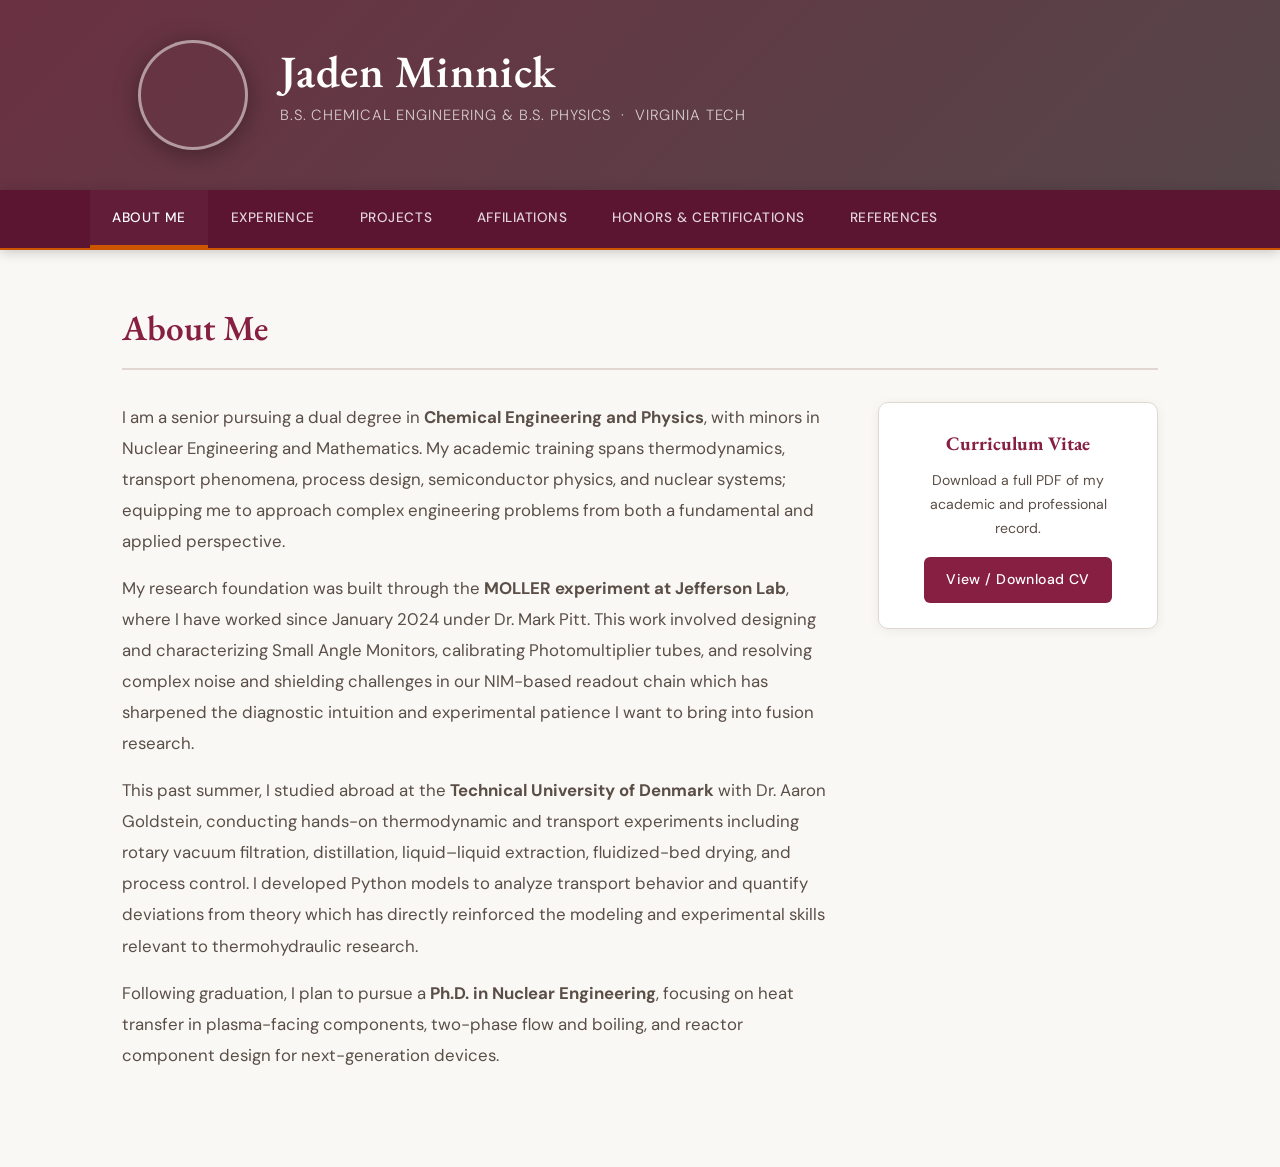
==== index.html @ b41ac797 "Add files via upload" ====
<!DOCTYPE html>
<html lang="en">
<head>
  <meta charset="UTF-8">
  <meta name="viewport" content="width=device-width, initial-scale=1.0">
  <title>Jaden Minnick — Portfolio</title>
  <link rel="preconnect" href="https://fonts.googleapis.com">
  <link rel="preconnect" href="https://fonts.gstatic.com" crossorigin>
  <link href="https://fonts.googleapis.com/css2?family=EB+Garamond:ital,wght@0,400;0,500;0,600;0,700;1,400;1,500&family=DM+Sans:wght@300;400;500;600&display=swap" rel="stylesheet">
  <style>
    :root {
      --maroon: #861F41;
      --maroon-dark: #5c1530;
      --maroon-light: #a8284f;
      --orange: #CC5500;
      --orange-light: #e06020;
      --cream: #faf8f5;
      --warm-white: #ffffff;
      --stone: #f2ede8;
      --border: #e0d8d0;
      --text: #1a1410;
      --text-secondary: #5a4e47;
      --text-muted: #8a7d77;
      --header-bg: url('images/HokieStone.jpg');
      --portrait: url('images/prof-picture.jpeg');
    }

    *, *::before, *::after { box-sizing: border-box; margin: 0; padding: 0; }
    html { scroll-behavior: smooth; }

    body {
      font-family: 'DM Sans', sans-serif;
      font-weight: 400;
      background: var(--cream);
      color: var(--text);
      min-height: 100vh;
      line-height: 1.7;
    }

    .site-header {
      position: relative;
      background-image: var(--header-bg);
      background-size: cover;
      background-position: center 40%;
      padding: 0;
      overflow: hidden;
    }
    .site-header::before {
      content: '';
      position: absolute;
      inset: 0;
      background: linear-gradient(135deg, rgba(86,21,41,0.88) 0%, rgba(30,10,15,0.75) 100%);
    }
    .header-inner {
      position: relative;
      z-index: 1;
      display: flex;
      align-items: center;
      gap: 2rem;
      padding: 2.5rem 3rem;
      max-width: 1100px;
      margin: 0 auto;
    }
    .portrait {
      width: 110px;
      height: 110px;
      border-radius: 50%;
      border: 3px solid rgba(255,255,255,0.5);
      background-image: var(--portrait);
      background-size: cover;
      background-position: center;
      flex-shrink: 0;
      box-shadow: 0 4px 24px rgba(0,0,0,0.35);
    }
    .header-text h1 {
      font-family: 'EB Garamond', serif;
      font-size: clamp(1.9rem, 4vw, 2.8rem);
      font-weight: 600;
      color: #fff;
      letter-spacing: 0.01em;
      line-height: 1.15;
    }
    .header-text .tagline {
      font-size: 0.92rem;
      font-weight: 300;
      color: rgba(255,255,255,0.75);
      letter-spacing: 0.06em;
      text-transform: uppercase;
      margin-top: 0.4rem;
    }

    nav {
      background: var(--maroon-dark);
      border-bottom: 2px solid var(--orange);
      position: sticky;
      top: 0;
      z-index: 100;
      box-shadow: 0 2px 12px rgba(0,0,0,0.2);
    }
    .nav-inner {
      display: flex;
      flex-wrap: wrap;
      max-width: 1100px;
      margin: 0 auto;
    }
    nav a {
      color: rgba(255,255,255,0.82);
      padding: 1rem 1.4rem;
      text-decoration: none;
      cursor: pointer;
      font-size: 0.85rem;
      font-weight: 500;
      letter-spacing: 0.04em;
      text-transform: uppercase;
      border-bottom: 3px solid transparent;
      transition: all 0.2s ease;
      white-space: nowrap;
    }
    nav a:hover { color: #fff; background: rgba(255,255,255,0.06); }
    nav a.active {
      color: #fff;
      border-bottom-color: var(--orange);
      background: rgba(255,255,255,0.04);
    }

    main {
      max-width: 1100px;
      margin: 0 auto;
      padding: 3rem 2rem 5rem;
    }

    .section { display: none; animation: fadeUp 0.4s ease both; }
    .section.active { display: block; }
    @keyframes fadeUp {
      from { opacity: 0; transform: translateY(16px); }
      to   { opacity: 1; transform: translateY(0); }
    }

    .section-title {
      font-family: 'EB Garamond', serif;
      font-size: 2.2rem;
      font-weight: 600;
      color: var(--maroon);
      border-bottom: 2px solid var(--border);
      padding-bottom: 0.6rem;
      margin-bottom: 2rem;
    }
    .sub-title {
      font-family: 'EB Garamond', serif;
      font-size: 1.45rem;
      font-weight: 600;
      color: var(--maroon-dark);
      margin: 2.5rem 0 1rem;
      display: flex;
      align-items: center;
      gap: 0.6rem;
    }
    .sub-title::after { content: ''; flex: 1; height: 1px; background: var(--border); }

    p { margin-bottom: 1rem; color: var(--text-secondary); }
    ul { padding-left: 1.3rem; }
    ul li { margin-bottom: 0.45rem; color: var(--text-secondary); }

    .about-intro {
      display: grid;
      grid-template-columns: 1fr 280px;
      gap: 3rem;
      align-items: start;
    }
    @media (max-width: 720px) { .about-intro { grid-template-columns: 1fr; } }
    .about-bio p { font-size: 1.05rem; line-height: 1.85; }

    .cv-card {
      background: var(--warm-white);
      border: 1px solid var(--border);
      border-radius: 10px;
      padding: 1.6rem;
      text-align: center;
      box-shadow: 0 2px 12px rgba(0,0,0,0.06);
    }
    .cv-card h3 { font-family: 'EB Garamond', serif; font-size: 1.2rem; color: var(--maroon); margin-bottom: 0.5rem; }
    .cv-card p { font-size: 0.88rem; margin-bottom: 1rem; }

    .btn-primary {
      display: inline-block;
      background: var(--maroon);
      color: #fff;
      padding: 0.7rem 1.4rem;
      border-radius: 6px;
      text-decoration: none;
      font-size: 0.88rem;
      font-weight: 500;
      letter-spacing: 0.03em;
      transition: background 0.2s, transform 0.15s;
      cursor: pointer;
      border: none;
    }
    .btn-primary:hover { background: var(--maroon-light); transform: translateY(-1px); }

    .exp-card {
      background: var(--warm-white);
      border: 1px solid var(--border);
      border-left: 4px solid var(--maroon);
      border-radius: 10px;
      padding: 1.5rem 1.8rem;
      margin-bottom: 1.2rem;
      box-shadow: 0 1px 6px rgba(0,0,0,0.05);
      transition: box-shadow 0.2s, transform 0.2s;
    }
    .exp-card:hover { box-shadow: 0 4px 18px rgba(0,0,0,0.1); transform: translateY(-2px); }
    .exp-card.orange-accent { border-left-color: var(--orange); }

    .exp-header { display: flex; justify-content: space-between; align-items: flex-start; flex-wrap: wrap; gap: 0.5rem; margin-bottom: 0.6rem; }
    .exp-header h3 { font-family: 'EB Garamond', serif; font-size: 1.2rem; font-weight: 600; color: var(--text); }
    .exp-badge {
      background: var(--stone);
      color: var(--text-secondary);
      font-size: 0.77rem;
      padding: 0.25rem 0.7rem;
      border-radius: 999px;
      font-weight: 500;
      white-space: nowrap;
      border: 1px solid var(--border);
    }
    .exp-org { font-size: 0.88rem; color: var(--maroon); font-weight: 500; margin-bottom: 0.7rem; }
    .exp-card ul { margin-top: 0.5rem; }

    .projects-grid {
      display: grid;
      grid-template-columns: repeat(auto-fill, minmax(300px, 1fr));
      gap: 1.2rem;
      margin-top: 0.5rem;
    }
    .project-card {
      background: var(--warm-white);
      border: 1px solid var(--border);
      border-radius: 10px;
      padding: 1.4rem;
      box-shadow: 0 1px 6px rgba(0,0,0,0.05);
      transition: box-shadow 0.2s, transform 0.2s;
    }
    .project-card:hover { box-shadow: 0 4px 18px rgba(0,0,0,0.1); transform: translateY(-2px); }
    .project-card h4 { font-family: 'EB Garamond', serif; font-size: 1.1rem; color: var(--maroon-dark); margin-bottom: 0.5rem; }
    .project-card p { font-size: 0.88rem; margin-bottom: 0; }
    .proj-date-badge { font-size: 0.75rem; font-weight: 600; letter-spacing: 0.05em; text-transform: uppercase; color: var(--orange); margin-bottom: 0.4rem; }
    .proj-link { display: inline-block; margin-top: 0.7rem; font-size: 0.82rem; font-weight: 600; color: var(--maroon); }

    .moller-images { display: flex; flex-direction: column; gap: 1rem; margin: 1.2rem 0; }
    .moller-images a { display: block; border-radius: 8px; overflow: hidden; border: 1px solid var(--border); }
    .moller-images img { width: 100%; height: auto; display: block; transition: transform 0.3s; }
    .moller-images a:hover img { transform: scale(1.02); }

    .affil-grid {
      display: grid;
      grid-template-columns: repeat(auto-fill, minmax(320px, 1fr));
      gap: 1.2rem;
    }
    .affil-card {
      background: var(--warm-white);
      border: 1px solid var(--border);
      border-radius: 10px;
      padding: 1.4rem 1.6rem;
      display: flex;
      align-items: center;
      gap: 1.2rem;
      box-shadow: 0 1px 6px rgba(0,0,0,0.05);
      transition: box-shadow 0.2s, transform 0.2s;
    }
    .affil-card:hover { box-shadow: 0 4px 18px rgba(0,0,0,0.1); transform: translateY(-2px); }
    .affil-logo { flex-shrink: 0; width: 64px; height: 56px; display: flex; align-items: center; justify-content: center; }
    .affil-logo img { max-height: 52px; max-width: 64px; width: auto; height: auto; object-fit: contain; display: block; }
    .affil-info h3 { font-family: 'EB Garamond', serif; font-size: 1.1rem; color: var(--maroon-dark); margin-bottom: 0.2rem; }
    .affil-info p { font-size: 0.82rem; color: var(--text-muted); margin-bottom: 0; line-height: 1.5; }
    .affil-info .affil-role { color: var(--orange); font-weight: 500; font-size: 0.82rem; }

    .honors-grid {
      display: grid;
      grid-template-columns: repeat(auto-fill, minmax(280px, 1fr));
      gap: 1rem;
      margin-bottom: 2rem;
    }
    .honor-card {
      background: var(--warm-white);
      border: 1px solid var(--border);
      border-left: 4px solid var(--maroon);
      border-radius: 8px;
      padding: 1.1rem 1.3rem;
      font-size: 0.92rem;
      color: var(--text-secondary);
      box-shadow: 0 1px 4px rgba(0,0,0,0.04);
    }
    .honor-card strong { display: block; color: var(--maroon-dark); font-weight: 600; margin-bottom: 0.2rem; font-size: 0.95rem; }

    .cert-list {
      display: grid;
      grid-template-columns: repeat(auto-fill, minmax(260px, 1fr));
      gap: 0.7rem;
      margin-bottom: 2rem;
    }
    .cert-item {
      background: var(--warm-white);
      border: 1px solid var(--border);
      border-radius: 7px;
      padding: 0.8rem 1.1rem;
      font-size: 0.87rem;
      color: var(--text-secondary);
      display: flex;
      align-items: center;
      gap: 0.6rem;
    }

    .skills-grid {
      display: grid;
      grid-template-columns: repeat(auto-fill, minmax(260px, 1fr));
      gap: 1rem;
    }
    .skill-group {
      background: var(--warm-white);
      border: 1px solid var(--border);
      border-radius: 8px;
      padding: 1.1rem 1.3rem;
    }
    .skill-group h4 { font-size: 0.82rem; font-weight: 600; text-transform: uppercase; letter-spacing: 0.06em; color: var(--maroon); margin-bottom: 0.6rem; }
    .skill-group p { font-size: 0.87rem; margin-bottom: 0; }

    .pubs-list { list-style: none; padding: 0; }
    .pubs-list li {
      background: var(--warm-white);
      border: 1px solid var(--border);
      border-radius: 8px;
      padding: 1rem 1.3rem;
      margin-bottom: 0.7rem;
      font-size: 0.93rem;
      color: var(--text-secondary);
      display: flex;
      align-items: baseline;
      gap: 1rem;
      box-shadow: 0 1px 4px rgba(0,0,0,0.04);
    }
    .pub-date { color: var(--maroon); font-weight: 600; white-space: nowrap; font-size: 0.82rem; flex-shrink: 0; }

    .ref-grid {
      display: grid;
      grid-template-columns: repeat(auto-fill, minmax(260px, 1fr));
      gap: 1.2rem;
    }
    .ref-card {
      background: var(--warm-white);
      border: 1px solid var(--border);
      border-radius: 10px;
      padding: 1.5rem;
      box-shadow: 0 1px 6px rgba(0,0,0,0.05);
    }
    .ref-card h3 { font-family: 'EB Garamond', serif; font-size: 1.2rem; color: var(--maroon-dark); margin-bottom: 0.2rem; }
    .ref-card .ref-title { font-size: 0.82rem; color: var(--text-muted); font-style: italic; margin-bottom: 0.6rem; line-height: 1.45; }
    .ref-card .ref-rel { font-size: 0.82rem; color: var(--orange); font-weight: 500; margin-bottom: 0.8rem; }
    .ref-card .ref-contact { font-size: 0.85rem; color: var(--text-secondary); line-height: 1.9; }
    .ref-card .ref-contact a { color: var(--maroon); text-decoration: none; }
    .ref-card .ref-contact a:hover { text-decoration: underline; }

    .back-btn {
      display: inline-flex;
      align-items: center;
      gap: 0.4rem;
      color: var(--maroon);
      font-size: 0.85rem;
      font-weight: 500;
      cursor: pointer;
      margin-bottom: 1.8rem;
      padding: 0.45rem 0.9rem;
      border: 1px solid var(--border);
      border-radius: 6px;
      background: var(--warm-white);
      transition: background 0.15s, box-shadow 0.15s;
    }
    .back-btn:hover { background: var(--stone); box-shadow: 0 2px 8px rgba(0,0,0,0.08); }

    .detail-hero {
      background: var(--warm-white);
      border: 1px solid var(--border);
      border-left: 5px solid var(--maroon);
      border-radius: 10px;
      padding: 1.8rem 2rem;
      margin-bottom: 2rem;
      box-shadow: 0 2px 10px rgba(0,0,0,0.06);
    }
    .detail-hero h2 { font-family: 'EB Garamond', serif; font-size: 1.7rem; color: var(--maroon-dark); margin-bottom: 0.3rem; }
    .detail-hero .detail-meta { font-size: 0.85rem; color: var(--text-muted); margin-bottom: 0.8rem; }
    .detail-section { margin-bottom: 2rem; }
    .detail-section h3 { font-family: 'EB Garamond', serif; font-size: 1.25rem; color: var(--maroon-dark); margin-bottom: 0.7rem; border-bottom: 1px solid var(--border); padding-bottom: 0.3rem; }

    @media (max-width: 600px) {
      main { padding: 2rem 1rem 4rem; }
      .header-inner { padding: 1.5rem 1.2rem; gap: 1rem; }
      nav a { padding: 0.7rem 0.7rem; font-size: 0.72rem; }
      .affil-grid { grid-template-columns: 1fr; }
    }
  </style>
</head>
<body>

  <header class="site-header">
    <div class="header-inner">
      <div class="portrait"></div>
      <div class="header-text">
        <h1>Jaden Minnick</h1>
        <p class="tagline">B.S. Chemical Engineering &amp; B.S. Physics &nbsp;·&nbsp; Virginia Tech </p>
      </div>
    </div>
  </header>

  <nav>
    <div class="nav-inner">
      <a onclick="showSection('about', this)" class="active">About Me</a>
      <a onclick="showSection('experience', this)">Experience</a>
      <a onclick="showSection('projects', this)">Projects</a>
      <a onclick="showSection('affiliations', this)">Affiliations</a>
      <a onclick="showSection('honors', this)">Honors &amp; Certifications</a>
      <a onclick="showSection('references', this)">References</a>
    </div>
  </nav>

  <main>

    <!-- ABOUT -->
    <section id="about" class="section active">
      <h2 class="section-title">About Me</h2>
      <div class="about-intro">
        <div class="about-bio">
          <p>I am a senior pursuing a dual degree in <strong>Chemical Engineering and Physics</strong>, with minors in Nuclear Engineering and Mathematics. My academic training spans thermodynamics, transport phenomena, process design, semiconductor physics, and nuclear systems; equipping me to approach complex engineering problems from both a fundamental and applied perspective.</p>
          <p>My research foundation was built through the <strong>MOLLER experiment at Jefferson Lab</strong>, where I have worked since January 2024 under Dr. Mark Pitt. This work involved designing and characterizing Small Angle Monitors, calibrating Photomultiplier tubes, and resolving complex noise and shielding challenges in our NIM-based readout chain which has sharpened the diagnostic intuition and experimental patience I want to bring into fusion research.</p>
          <p>This past summer, I studied abroad at the <strong>Technical University of Denmark</strong> with Dr. Aaron Goldstein, conducting hands-on thermodynamic and transport experiments including rotary vacuum filtration, distillation, liquid–liquid extraction, fluidized-bed drying, and process control. I developed Python models to analyze transport behavior and quantify deviations from theory which has directly reinforced the modeling and experimental skills relevant to thermohydraulic research.</p>
          <p>Following graduation, I plan to pursue a <strong>Ph.D. in Nuclear Engineering</strong>, focusing on heat transfer in plasma-facing components, two-phase flow and boiling, and reactor component design for next-generation devices.</p>
        </div>
        <div class="cv-card">
          <h3>Curriculum Vitae</h3>
          <p>Download a full PDF of my academic and professional record.</p>
          <a href="files/Jaden_Minnick_CV.pdf" target="_blank" class="btn-primary">View / Download CV</a>
        </div>
      </div>
    </section>

    <!-- EXPERIENCE -->
    <section id="experience" class="section">
      <h2 class="section-title">Experience</h2>

      <h3 class="sub-title">Research</h3>
      <div class="exp-card">
        <div class="exp-header">
          <h3>The MOLLER Experiment</h3>
          <span class="exp-badge">January 2024 – Present</span>
        </div>
        <p class="exp-org">Virginia Tech Physics Department &nbsp;·&nbsp; Jefferson Lab, Newport News, VA</p>
        <p>The Measurement of a Lepton-Lepton Electroweak Reaction (MOLLER) experiment aims to precisely measure the parity-violating asymmetry in electron-electron (Møller) scattering, providing a unique determination of the weak mixing angle at low energies and complementing searches at high-energy colliders like the LHC.</p>
        <ul>
          <li>Design, testing, and operation of Small Angle Monitors (SAMs) for ultra-precise false asymmetry monitoring.</li>
          <li>Photoelectron (PE) lightguide testing to ensure optimal light transmission and efficiency.</li>
          <li>Single PE calibrations (SPE) for accurate and consistent measurements.</li>
          <li>Characterization of Photomultiplier Tubes (PMTs) to meet stringent detector system requirements.</li>
          <li>Resolved a persistent noise problem in the NIM-based readout chain (attenuators, fan-in/fan-out, discriminators, digitizers) through systematic shielding and circuit diagnostics, eliminating detector instability entirely.</li>
        </ul>
        <div style="margin-top:1rem;">
          <a onclick="showSection('moller', null)" class="btn-primary" style="font-size:0.82rem; padding:0.55rem 1.1rem;">View Full MOLLER Project Page →</a>
        </div>
        <div class="moller-images" style="margin-top:1.2rem;">
          <a href="https://moller.jlab.org/" target="_blank" rel="noopener">
            <img src="images/hall-a_1-1024x287.jpg" alt="MOLLER Experiment Hall A">
          </a>
          <a href="https://hallaweb.jlab.org/12GeV/Moller/downloads/DOE_Proposal/DOE_Moller.pdf" target="_blank" rel="noopener">
            <img src="images/Moller-Apparatus-1024x643.png" alt="MOLLER Experiment Apparatus">
          </a>
        </div>
      </div>

      <h3 class="sub-title">Work Experience</h3>

      <div class="exp-card orange-accent">
        <div class="exp-header">
          <h3>Chemistry Recitation Teaching Assistant</h3>
          <span class="exp-badge">Jan – May 2024</span>
        </div>
        <p class="exp-org">Virginia Tech College of Science &nbsp;·&nbsp; Blacksburg, VA</p>
        <ul>
          <li>Instructed and administered weekly quizzes to approximately 30 students.</li>
          <li>Skills: FERPA, Chemistry, Interpersonal Communication, Grading, Pedagogy.</li>
        </ul>
      </div>

      <div class="exp-card orange-accent">
        <div class="exp-header">
          <h3>Electrical Engineering Mentorship</h3>
          <span class="exp-badge">Jan – Jun 2022</span>
        </div>
        <p class="exp-org">MEI Engineering Inc &nbsp;·&nbsp; Harrisonburg, VA</p>
        <ul>
          <li>Worked with DataCAD, AutoCAD, and CAD for placement and design of circuits, lighting, fire equipment, and power transformers.</li>
          <li>Used Excel to calculate electrical load, air circulation, and square footage across projects.</li>
          <li>Participated in client conference calls to discuss project timelines and requirements.</li>
        </ul>
      </div>

      <div class="exp-card orange-accent">
        <div class="exp-header">
          <h3>Medical Lab Mentorship</h3>
          <span class="exp-badge">Aug – Dec 2021</span>
        </div>
        <p class="exp-org">Sentara RMH Medical Center &nbsp;·&nbsp; Harrisonburg, VA</p>
        <ul>
          <li>Oversaw operations across departments: Blood Bank, Hematology, Urinalysis, Chemistry, Microbiology, Semen Analysis, and Pathology.</li>
          <li>Assisted with quality control, maintenance, reagent reloading, and electrolyte replacement.</li>
          <li>Helped troubleshoot medical result errors and discrepancies.</li>
        </ul>
      </div>

      <h3 class="sub-title">Volunteer Work</h3>

      <div class="exp-card">
        <div class="exp-header"><h3>Science Demos — Children's Museum</h3><span class="exp-badge">Jan 2024 – Present</span></div>
        <p class="exp-org">Christiansburg, VA</p>
        <ul><li>Showcased foundational chemistry concepts to young children as part of community STEM outreach.</li></ul>
      </div>

      <div class="exp-card">
        <div class="exp-header"><h3>Alpha Chi Sigma — Tutoring Committee Head</h3><span class="exp-badge">Sep 2023 – Present</span></div>
        <p class="exp-org">Blacksburg, VA</p>
        <ul>
          <li>Coordinate weekly tutoring sessions in chemistry, physics, and mathematics for undergraduate students.</li>
          <li>Manage and mentor a team of volunteer tutors, matching students with academic support based on subject needs.</li>
          <li>Foster a collaborative learning environment promoting academic excellence and peer mentorship.</li>
        </ul>
      </div>

      <div class="exp-card">
        <div class="exp-header"><h3>Alpha Chi Sigma — Professional Committee Head</h3><span class="exp-badge">Sep 2024 – Present</span></div>
        <p class="exp-org">Blacksburg, VA</p>
        <ul>
          <li>Organize professional development events including industry speaker sessions, résumé workshops, and alumni networking panels.</li>
          <li>Develop partnerships with faculty, researchers, and industry professionals to expand members' career exposure.</li>
          <li>Lead initiatives preparing members for internships, research positions, graduate programs, and technical interviews.</li>
        </ul>
      </div>

      <div class="exp-card">
        <div class="exp-header"><h3>Volunteer Summer Swim Coach</h3><span class="exp-badge">Jun 2019 – Jul 2023</span></div>
        <p class="exp-org">Spotswood Country Club &nbsp;·&nbsp; Harrisonburg, VA</p>
        <ul>
          <li>Mentored athletes on training habits, nutrition, and sportsmanship.</li>
          <li>Created engaging "Fun Friday" sessions featuring relays, games, and "Pool Jeopardy."</li>
        </ul>
      </div>

      <div class="exp-card">
        <div class="exp-header"><h3>Volunteer Actor</h3><span class="exp-badge">Jun 2018 – Aug 2023</span></div>
        <p class="exp-org">Pleasant Valley Lutheran Church</p>
        <ul><li>Led and supported performances with proceeds benefiting mission trips, hurricane relief, food drives, and academic scholarships.</li></ul>
      </div>
    </section>

    <!-- PROJECTS -->
    <section id="projects" class="section">
      <h2 class="section-title">Engineering Projects</h2>
      <p style="margin-bottom:1.5rem;">A selection of research, simulation, and design projects spanning nuclear engineering, chemical process design, experimental physics, and embedded systems.</p>
      <div class="projects-grid">

        <div class="project-card" onclick="showSection('proj-cfd', null)" style="cursor:pointer;">
          <div class="proj-date-badge">Spring 2026</div>
          <h4>Conjugate Heat Transfer in a Tokamak First Wall</h4>
          <p>CFD simulation in ANSYS Fluent of cooling channel performance under MW/m² plasma heat fluxes in a tokamak-inspired 2D first wall geometry.</p>
          <span class="proj-link">View Details →</span>
        </div>

        <div class="project-card" onclick="showSection('proj-enzyme', null)" style="cursor:pointer;">
          <div class="proj-date-badge">Spring 2026</div>
          <h4>Production-Scale Enzyme Processing System Design</h4>
          <p>Automated control of a biochemical adsorption process for industrial-scale enzyme-based product formulations. ChE Senior Design — Novonesis.</p>
          <span class="proj-link">View Details →</span>
        </div>

        <div class="project-card" onclick="showSection('proj-aspen-reactor', null)" style="cursor:pointer;">
          <div class="proj-date-badge">Spring 2026</div>
          <h4>Aspen Plus Reactor &amp; Column Optimization</h4>
          <p>Designed an industrial process for synthesis and separation of acetonitrile, toluene, and benzene. Performed heat integration, economic optimization, and capital cost estimation.</p>
          <span class="proj-link">View Details →</span>
        </div>

        <div class="project-card" onclick="showSection('proj-absorber', null)" style="cursor:pointer;">
          <div class="proj-date-badge">Fall 2025</div>
          <h4>Absorber Revamp &amp; Heat-Integration</h4>
          <p>Redesigned a reboiled solvent absorber system, achieving a <strong>29% reduction in annual operating cost</strong> through strategic heat-duty adjustments and exchanger reconfiguration.</p>
          <span class="proj-link">View Details →</span>
        </div>

        <div class="project-card" onclick="showSection('proj-optical', null)" style="cursor:pointer;">
          <div class="proj-date-badge">Fall 2025</div>
          <h4>Optical Pumping &amp; Zeeman Spectroscopy</h4>
          <p>Performed optical pumping experiments on Rb-85 and Rb-87 to study hyperfine structure and Zeeman splitting using RF resonance techniques and Helmholtz coil field sweeps.</p>
          <span class="proj-link">View Details →</span>
        </div>

        <div class="project-card" onclick="showSection('proj-hall', null)" style="cursor:pointer;">
          <div class="proj-date-badge">Fall 2025</div>
          <h4>Hall Effect &amp; Semiconductor Characterization</h4>
          <p>Conducted a full experimental investigation of the Hall Effect in n-type and p-type germanium using a lock-in amplifier, determining carrier density, mobility, and conductivity type.</p>
          <span class="proj-link">View Details →</span>
        </div>

        <div class="project-card" onclick="showSection('proj-arduino', null)" style="cursor:pointer;">
          <div class="proj-date-badge">Spring 2023</div>
          <h4>Arduino Fruit Ripeness Detector</h4>
          <p>Developed an ethylene gas sensor-based automation system using Arduino, with threshold-based outputs validated through controlled experimental testing.</p>
          <span class="proj-link">View Details →</span>
        </div>

        <div class="project-card" onclick="showSection('proj-hrm', null)" style="cursor:pointer;">
          <div class="proj-date-badge">Spring 2023</div>
          <h4>Electrical Circuit Heart Rate Monitor</h4>
          <p>Developed a heart rate monitoring system integrating physiological sensors, signal conditioning circuitry, and real-time digital display output.</p>
          <span class="proj-link">View Details →</span>
        </div>

        <div class="project-card" onclick="showSection('proj-windmill', null)" style="cursor:pointer;">
          <div class="proj-date-badge">Spring 2023</div>
          <h4>Renewable Energy Windmill Design</h4>
          <p>Designed and fabricated a small-scale wind turbine using CAD modeling. Analyzed power output vs. wind speed using Python/MATLAB and compared against theoretical predictions.</p>
          <span class="proj-link">View Details →</span>
        </div>

      </div>
    </section>

    <!-- AFFILIATIONS -->
    <section id="affiliations" class="section">
      <h2 class="section-title">Affiliations</h2>
      <div class="affil-grid">

        <div class="affil-card">
          <div class="affil-logo"><img src="images/AlphaChiSigmaCoatOfArms.png" alt="Alpha Chi Sigma"></div>
          <div class="affil-info">
            <h3>Alpha Chi Sigma (ΑΧΣ)</h3>
            <p class="affil-role">Tutoring Committee Head · Professional Committee Head</p>
            <p>Beta Psi Pledge Class · Sep 2023 – Present<br>Intramural Basketball: Power Forward</p>
          </div>
        </div>

        <div class="affil-card">
          <div class="affil-logo"><img src="images/OmegaChiEpsilon-removebg-preview.png" alt="Omega Chi Epsilon"></div>
          <div class="affil-info">
            <h3>Omega Chi Epsilon (ΩΧΕ)</h3>
            <p class="affil-role">Vice President (Jan 2025 – Present) · Secretary (2024)</p>
            <p>Chemical Engineering Honor Society · Dec 2023 – Present</p>
          </div>
        </div>

        <div class="affil-card">
          <div class="affil-logo"><img src="images/AICHE-removebg-preview.png" alt="AIChE"></div>
          <div class="affil-info">
            <h3>American Institute of Chemical Engineers (AIChE)</h3>
            <p class="affil-role">Mentorship Program Participant</p>
            <p>Sep 2022 – Present</p>
          </div>
        </div>

        <div class="affil-card">
          <div class="affil-logo"><img src="images/NSPE-logo-vertical-CMYK-removebg-preview.png" alt="NSPE"></div>
          <div class="affil-info">
            <h3>National Society of Professional Engineers (NSPE)</h3>
            <p>Aug 2022 – Present</p>
          </div>
        </div>

        <div class="affil-card">
          <div class="affil-logo"><img src="images/ANS-removebg-preview-1.png" alt="ANS"></div>
          <div class="affil-info">
            <h3>American Nuclear Society (ANS)</h3>
            <p>Aug 2022 – Present</p>
          </div>
        </div>

        <div class="affil-card">
          <div class="affil-logo"><img src="images/acs-logo.png" alt="ACS"></div>
          <div class="affil-info">
            <h3>American Chemical Society (ACS)</h3>
            <p>Aug 2022 – Present</p>
          </div>
        </div>

        <div class="affil-card">
          <div class="affil-logo"><img src="images/APS__American_Physical_Society-logo-B8A53BC34C-seeklogo.com_.png" alt="APS"></div>
          <div class="affil-info">
            <h3>American Physical Society (APS)</h3>
            <p>Jan 2023 – Present</p>
          </div>
        </div>

      </div>
    </section>

    <!-- HONORS -->
    <section id="honors" class="section">
      <h2 class="section-title">Honors &amp; Certifications</h2>

      <h3 class="sub-title">Honors</h3>
      <div class="honors-grid">
        <div class="honor-card"><strong>Dean's List — Virginia Tech</strong>Fall 2022 – Fall 2025</div>
        <div class="honor-card"><strong>Omega Chi Epsilon</strong>Chemical Engineering Honor Society · Fall 2023 – Present</div>
        <div class="honor-card"><strong>Sigma Pi Sigma</strong>Physics Honor Society · Spring 2025 – Present</div>
        <div class="honor-card"><strong>Outstanding Undergraduate Research Award</strong>Webster &amp; Sara Schoene Richardson Memorial Scholarship · March 2024 &amp; March 2025</div>
        <div class="honor-card"><strong>Science Gold Medallion</strong>Spotswood High School · May 2022</div>
      </div>

      <h3 class="sub-title">Certifications</h3>
      <div class="cert-list">
        <div class="cert-item">Radiation Safety and Training</div>
        <div class="cert-item">Manufacturing Technician (5S, Kaizen)</div>
        <div class="cert-item">Manufacturing Specialist (Six Sigma, Lean)</div>
        <div class="cert-item">OSHA HazCom RTK Training</div>
        <div class="cert-item">Oxygen Deficiency Hazard (SAF103)</div>
        <div class="cert-item">Security Awareness Training (GEN034)</div>
        <div class="cert-item">General Access RWP (SAF801kd)</div>
        <div class="cert-item">Physics Division Work Governance (SAF116kd)</div>
        <div class="cert-item">W!SE Financial Literacy Certification</div>
        <div class="cert-item">Intro to Process Safety (ELA950)</div>
        <div class="cert-item">Hazard Recognition (ELA951)</div>
        <div class="cert-item">Identifying &amp; Minimizing Process Safety Hazards (ELA952)</div>
        <div class="cert-item">Intro to Managing Process Safety Hazards (ELA953)</div>
        <div class="cert-item">Inherently Safer Design (ELA984)</div>
        <div class="cert-item">Process Safety Lessons Taught by Experience (ELA908)</div>
      </div>

      <h3 class="sub-title">Skills</h3>
      <div class="skills-grid">
        <div class="skill-group">
          <h4>Programming &amp; Analysis</h4>
          <p>Python (NumPy, SciPy, Matplotlib), ROOT, MATLAB, Linux Bash</p>
        </div>
        <div class="skill-group">
          <h4>Modeling &amp; Engineering Tools</h4>
          <p>Aspen Plus, SOLIDWORKS, Autodesk AutoCAD &amp; Fusion 360, Mathematica</p>
        </div>
        <div class="skill-group">
          <h4>Instrumentation &amp; DAQ</h4>
          <p>NIM modules, PMTs, scintillators, digitizers, oscilloscopes, detector calibration workflows</p>
        </div>
        <div class="skill-group">
          <h4>Software &amp; Technical</h4>
          <p>LaTeX, HTML, CSS, JavaScript, Microsoft Office (Excel, Word, PowerPoint)</p>
        </div>
        <div class="skill-group">
          <h4>Systems &amp; Laboratory</h4>
          <p>Electrical circuits, signal processing, semiconductor characterization, vacuum and radiation lab safety</p>
        </div>
      </div>
    </section>

    <!-- REFERENCES -->
    <section id="references" class="section">
      <h2 class="section-title">References</h2>
      <div class="ref-grid">

        <div class="ref-card">
          <h3>Dr. Mark Pitt</h3>
          <p class="ref-title">Physics Department Chair &amp; Professor, Virginia Tech</p>
          <p class="ref-rel">Research Advisor</p>
          <div class="ref-contact">
            <div>(540) 921-7455</div>
            <div><a href="mailto:pitt@vt.edu">pitt@vt.edu</a></div>
            <div><a href="https://www.phys.vt.edu/About/people/Faculty/Pitt.html" target="_blank" rel="noopener">Faculty Profile →</a></div>
          </div>
        </div>

        <div class="ref-card">
          <h3>Dr. Aaron Goldstein</h3>
          <p class="ref-title">Assistant Department Head for Undergraduate Studies &amp; Associate Professor, Chemical Engineering</p>
          <p class="ref-rel">Study Abroad Program Professor; Heat Transfer Professor</p>
          <div class="ref-contact">
            <div>(540) 231-3674</div>
            <div><a href="mailto:goldst@vt.edu">goldst@vt.edu</a></div>
            <div><a href="https://che.vt.edu/People/faculty/Goldstein.html" target="_blank" rel="noopener">Faculty Profile →</a></div>
          </div>
        </div>

        <div class="ref-card">
          <h3>Dr. Steven Wrenn</h3>
          <p class="ref-title">Chemical Engineering Department Head &amp; Professor</p>
          <p class="ref-rel">ChE Seminar Professor; Mentor</p>
          <div class="ref-contact">
            <div>(540) 231-6829</div>
            <div><a href="mailto:stevenpw91@vt.edu">stevenpw91@vt.edu</a></div>
            <div><a href="https://che.vt.edu/People/faculty/Wrenn.html" target="_blank" rel="noopener">Faculty Profile →</a></div>
          </div>
        </div>

        <div class="ref-card">
          <h3>Dr. Thomas O'Donnell</h3>
          <p class="ref-title">Associate Professor of Physics, Virginia Tech</p>
          <p class="ref-rel">Summer Physics REU Director; Intro Physics &amp; Circuits Lab Professor</p>
          <div class="ref-contact">
            <div>(540) 231-3308</div>
            <div><a href="mailto:tdonnell@vt.edu">tdonnell@vt.edu</a></div>
            <div><a href="https://www.phys.vt.edu/About/people/Faculty/thomas-o-donnell.html" target="_blank" rel="noopener">Faculty Profile →</a></div>
          </div>
        </div>

        <div class="ref-card">
          <h3>Daniel Valmassei</h3>
          <p class="ref-title">Ph.D. Student, Virginia Tech Physics Department</p>
          <p class="ref-rel">Direct Supervisor (MOLLER Experiment)</p>
          <div class="ref-contact">
            <div>(816) 466-0615</div>
            <div><a href="mailto:dvalmassei@vt.edu">dvalmassei@vt.edu</a></div>
            <div><a href="https://www.linkedin.com/in/daniel-valmassei/" target="_blank" rel="noopener">LinkedIn Profile →</a></div>
          </div>
        </div>

      </div>
    </section>

    <!-- MOLLER DETAIL PAGE -->
    <section id="moller" class="section">
      <span class="back-btn" onclick="showSection('experience', null)">← Back to Experience</span>
      <h2 class="section-title">The MOLLER Experiment</h2>
      <div class="detail-hero">
        <h2>Small Angle Monitor Diagnostics &amp; PMT Characterization</h2>
        <p class="detail-meta">Virginia Tech Physics Department &nbsp;·&nbsp; Jefferson Lab, Newport News, VA &nbsp;·&nbsp; January 2024 – Present &nbsp;·&nbsp; Advisor: Dr. Mark Pitt</p>
        <p>The MOLLER experiment aims to measure the parity-violating asymmetry in Møller scattering with sub-percent precision, providing the most precise determination of the weak mixing angle at low momentum transfer of any planned experiment in the next decade. Any deviation from the Standard Model prediction would indicate new physics at TeV-scale energies.</p>
      </div>
      <div class="detail-section">
        <h3>Scientific Background</h3>
        <p>Parity-violating electron scattering is a precision electroweak probe. By measuring the helicity-dependent cross-section asymmetry in longitudinally polarized electron scattering off atomic electrons, MOLLER extracts the weak charge of the electron. The Small Angle Monitors (SAMs) provide sensitive monitoring of false (background) asymmetries — keeping these below the parts-per-billion level is critical to the experiment's success.</p>
      </div>
      <div class="detail-section">
        <h3>My Contributions</h3>
        <ul>
          <li><strong>PMT Characterization:</strong> Tested and characterized Hamamatsu R375 photomultiplier tubes operating with a custom collaboration-built base, requiring careful gain calibration and stability verification.</li>
          <li><strong>Single Photoelectron (SPE) Calibrations:</strong> Performed SPE measurements to establish accurate detector gain and quantum efficiency benchmarks.</li>
          <li><strong>Lightguide Testing:</strong> Evaluated optical lightguide coupling efficiency to ensure maximum light collection from scintillators to PMTs.</li>
          <li><strong>Noise Mitigation:</strong> Identified and eliminated a persistent noise problem dominating the detector output through systematic shielding modifications and circuit isolation across the full NIM readout chain (attenuators, fan-in/fan-out, discriminators, digitizers).</li>
        </ul>
      </div>
      <div class="detail-section">
        <h3>Relevance to Fusion Research Goals</h3>
        <p>The diagnostic skills developed here — noise isolation in complex readout chains, PMT calibration under stringent stability requirements, and systematic troubleshooting — translate directly to high-heat-flux diagnostics and thermohydraulic instrumentation in fusion reactor research. Both contexts demand sub-noise-floor precision and methodical root-cause analysis.</p>
      </div>
      <div class="detail-section">
        <h3>Conference &amp; Research Presentations</h3>
        <ul class="pubs-list">
          <li><span class="pub-date">Oct 2025</span>The Physics and Astronomy Congress (PhysCon) — Denver, CO</li>
          <li><span class="pub-date">Oct 2025</span>Southeastern Section of the APS (SESAPS) — James Madison University</li>
          <li><span class="pub-date">Apr 2025</span>Virginia Tech Chemical Engineering Showcase</li>
          <li><span class="pub-date">Feb 2025</span>Virginia Tech Chemical Engineering Seminar</li>
          <li><span class="pub-date">Dec 2024</span>Virginia Tech Chemical Engineering Showcase</li>
          <li><span class="pub-date">Oct 2024</span>APS Division of Nuclear Physics (DNP) — MIT</li>
          <li><span class="pub-date">Jul 2024</span>Virginia Tech Summer Research Conference</li>
          <li><span class="pub-date">Jul 2024</span>Virginia Tech Department of Physics Conference</li>
        </ul>
      </div>
      <div class="moller-images">
        <a href="https://moller.jlab.org/" target="_blank" rel="noopener">
          <img src="images/hall-a_1-1024x287.jpg" alt="Jefferson Lab Hall A">
        </a>
        <a href="https://hallaweb.jlab.org/12GeV/Moller/downloads/DOE_Proposal/DOE_Moller.pdf" target="_blank" rel="noopener">
          <img src="images/Moller-Apparatus-1024x643.png" alt="MOLLER Apparatus Schematic">
        </a>
      </div>
    </section>

    <!-- PROJECT DETAIL: CFD -->
    <section id="proj-cfd" class="section">
      <span class="back-btn" onclick="showSection('projects', null)">← Back to Projects</span>
      <h2 class="section-title">Conjugate Heat Transfer in a Tokamak First Wall</h2>
      <div class="detail-hero">
        <h2>CFD Simulation of First Wall Cooling Under Plasma Heat Flux</h2>
        <p class="detail-meta">ME 4984 — Computational Fluid Dynamics &nbsp;·&nbsp; Virginia Tech &nbsp;·&nbsp; Chun Li &amp; Jaden Minnick &nbsp;·&nbsp; February 2026 – Present</p>
        <p>In a tokamak fusion reactor, the first wall is exposed to extremely high heat fluxes from the plasma — often exceeding 10–15 MW/m². This project models a simplified tokamak first wall cross-section in ANSYS Fluent to evaluate cooling channel performance, determine temperature distributions, and assess material safety limits under reactor-relevant conditions.</p>
      </div>
      <div class="detail-section">
        <h3>Physical Problem &amp; Motivation</h3>
        <p>Reliable thermal management of plasma-facing components is one of the central engineering challenges in fusion reactor design. Poor heat removal leads to material erosion, structural cracking, plasma contamination, and reduced reactor availability. This project develops a validated CFD model to build intuition for the thermohydraulic behavior of first wall cooling systems — directly relevant to my graduate research goals.</p>
      </div>
      <div class="detail-section">
        <h3>Geometry &amp; Domain</h3>
        <ul>
          <li><strong>Tungsten armor layer:</strong> t = 10 mm (plasma-facing surface)</li>
          <li><strong>Copper alloy structural layer (CuCrZn):</strong> t = 25 mm</li>
          <li><strong>Coolant:</strong> Water at 3 m/s, 100°C, 3 MPa</li>
          <li><strong>Shield:</strong> Tungsten backing</li>
          <li><strong>Plasma effect:</strong> Uniform surface heat flux (1–10 MW/m²)</li>
        </ul>
      </div>
      <div class="detail-section">
        <h3>Modeling Approach</h3>
        <ul>
          <li><strong>Software:</strong> ANSYS Fluent — pressure-based, steady-state solver</li>
          <li><strong>Flow regime:</strong> Laminar baseline; turbulent extension (k-ε / k-ω) if conditions warrant</li>
          <li><strong>Mesh:</strong> Structured mesh with wall-fluid interface refinement; mesh convergence study performed</li>
          <li><strong>Convergence:</strong> All residuals ≤ 10⁻⁵ to 10⁻⁶</li>
          <li><strong>Boundary conditions:</strong> Constant heat flux at plasma face, velocity inlet, outflow, no-slip walls, coupled thermal interface</li>
        </ul>
      </div>
      <div class="detail-section">
        <h3>Key Research Questions</h3>
        <ul>
          <li>What is the temperature distribution throughout the wall and coolant at MW/m² heat fluxes?</li>
          <li>Does the maximum wall temperature remain within safe material limits for tungsten and CuCrZn?</li>
          <li>How does coolant velocity affect heat removal performance?</li>
          <li>How does cooling effectiveness degrade with increasing plasma heat flux?</li>
          <li>Which coolant provides superior thermal performance under identical operating conditions?</li>
        </ul>
      </div>
      <div class="detail-section">
        <h3>Team Responsibilities</h3>
        <div class="projects-grid">
          <div class="project-card"><h4>Chun Li</h4><p>Geometry creation in SpaceClaim, volume mesh generation, and ANSYS Fluent solver setup.</p></div>
          <div class="project-card"><h4>Jaden Minnick</h4><p>Physical modeling, boundary condition specification, post-processing, results analysis, and final report.</p></div>
        </div>
      </div>
    </section>

    <!-- PROJECT DETAIL: ENZYME PROCESSING -->
    <section id="proj-enzyme" class="section">
      <span class="back-btn" onclick="showSection('projects', null)">← Back to Projects</span>
      <h2 class="section-title">Production-Scale Enzyme Processing System Design</h2>
      <div class="detail-hero">
        <h2>Automated Control of Biochemical Adsorption Process</h2>
        <p class="detail-meta">ChE Senior Design — Novonesis &nbsp;·&nbsp; Virginia Tech &nbsp;·&nbsp; Spring 2026</p>
        <p>This project focuses on the design of an industrial-scale system to support a biochemical adsorption process used in enzyme-based product formulations. The work bridges laboratory-scale research and real-world manufacturing by developing a scalable, controlled process environment.</p>
      </div>
      <div class="detail-section">
        <h3>Project Overview</h3>
        <p>Many enzyme-based systems face challenges with stability and consistency during large-scale production. This project explores how controlled process conditions — particularly pH, temperature, and mixing — can be used to improve reliability in an adsorption-based formulation process. The goal is to design a system capable of maintaining these conditions at scale through automation and process integration.</p>
      </div>
      <div class="detail-section">
        <h3>Engineering Focus</h3>
        <ul>
          <li>Development of a process flow design for a large-scale batch system</li>
          <li>Implementation of automated control strategies for key variables</li>
          <li>Integration of buffer preparation and dosing operations</li>
          <li>Consideration of mixing, heat transfer, and mass transfer effects</li>
          <li>Design for scalability, consistency, and operational reliability</li>
        </ul>
      </div>
      <div class="detail-section">
        <h3>System Features</h3>
        <ul>
          <li>Controlled fluid delivery using metered pumping systems</li>
          <li>Real-time monitoring of process conditions (pH, temperature)</li>
          <li>Feedback control to maintain stable operating conditions</li>
          <li>Integration with existing industrial processing equipment</li>
          <li>Design considerations for cleaning, safety, and repeatability</li>
        </ul>
      </div>
      <div class="detail-section">
        <h3>Key Challenges</h3>
        <ul>
          <li>Maintaining uniform conditions in large-volume systems</li>
          <li>Designing effective control strategies for sensitive biochemical processes</li>
          <li>Balancing process performance with industrial constraints</li>
          <li>Ensuring consistent operation across repeated production cycles</li>
        </ul>
      </div>
      <div class="detail-section">
        <h3>Deliverables</h3>
        <p>The project delivers a complete conceptual design for a controlled processing system, including process flow development, equipment selection and sizing considerations, a control strategy framework, and evaluation of economic and operational feasibility.</p>
      </div>
      <div class="detail-section">
        <h3>Skills Demonstrated</h3>
        <div class="skills-grid">
          <div class="skill-group"><h4>Process Design</h4><p>Process design and systems thinking; scaling from lab to industrial systems</p></div>
          <div class="skill-group"><h4>Transport Phenomena</h4><p>Fundamentals of heat, mass, and fluid flow in biochemical contexts</p></div>
          <div class="skill-group"><h4>Control &amp; Automation</h4><p>Process control and automation concepts; feedback loop design</p></div>
          <div class="skill-group"><h4>Technical Communication</h4><p>Engineering analysis and written/oral technical communication</p></div>
        </div>
      </div>
      <div class="detail-section">
        <h3>Team Contribution</h3>
        <p>Worked as part of a multidisciplinary team to develop system design, analyze process requirements, and evaluate performance at scale.</p>
      </div>
    </section>

    <!-- PROJECT DETAIL: ASPEN REACTOR -->
    <section id="proj-aspen-reactor" class="section">
      <span class="back-btn" onclick="showSection('projects', null)">← Back to Projects</span>
      <h2 class="section-title">Aspen Plus Reactor &amp; Column Optimization</h2>
      <div class="detail-hero">
        <h2>Industrial Process Design for Acetonitrile, Toluene &amp; Benzene</h2>
        <p class="detail-meta">Chemical Engineering Process Design &nbsp;·&nbsp; Virginia Tech &nbsp;·&nbsp; Fall 2024</p>
        <p>Designed a full industrial process for the synthesis and separation of acetonitrile, toluene, and benzene using reactive and distillation unit operations in Aspen Plus, with a focus on heat integration and economic optimization.</p>
      </div>
      <div class="detail-section">
        <h3>Key Contributions</h3>
        <ul>
          <li>Modeled reaction kinetics, heat and mass transfer behavior, and thermodynamic equilibria in Aspen Plus to determine optimal reactor configuration and operating conditions.</li>
          <li>Designed distillation columns, reboilers, condensers, and heat exchangers to purify products and manage recycle and waste streams.</li>
          <li>Performed cooling utility analysis using water and methyl ethyl ketone (MEK) to minimize cost while maintaining separation efficiency.</li>
          <li>Generated capital and operating cost estimates and optimized heat exchanger networks for plant-level decision making.</li>
        </ul>
      </div>
      <div class="detail-section">
        <h3>Tools &amp; Methods</h3>
        <ul>
          <li><strong>Software:</strong> Aspen Plus</li>
          <li><strong>Methods:</strong> Reaction kinetics modeling, thermodynamic equilibrium, heat and mass balance, TEA (techno-economic analysis)</li>
          <li><strong>Deliverables:</strong> Process flow diagrams, column sizing, heat exchanger network design, cost estimation report</li>
        </ul>
      </div>
    </section>

    <!-- PROJECT DETAIL: ABSORBER -->
    <section id="proj-absorber" class="section">
      <span class="back-btn" onclick="showSection('projects', null)">← Back to Projects</span>
      <h2 class="section-title">Absorber Revamp &amp; Heat-Integration Optimization</h2>
      <div class="detail-hero">
        <h2>29% Reduction in Annual Operating Cost Through Heat-Duty Optimization</h2>
        <p class="detail-meta">Chemical Engineering Process Optimization &nbsp;·&nbsp; Virginia Tech &nbsp;·&nbsp; Spring 2024</p>
        <p>Evaluated and redesigned a reboiled solvent absorber system to optimize ethane and propane separation efficiency while minimizing operating costs through strategic heat-duty adjustments and exchanger reconfiguration.</p>
      </div>
      <div class="detail-section">
        <h3>Key Contributions</h3>
        <ul>
          <li>Simulated baseline and modified reboiler and side-exchanger heat duties to improve separation performance.</li>
          <li>Investigated side-exchanger removal and reconfiguration, identifying an optimal two-cooler design.</li>
          <li>Achieved a <strong>29% reduction in annual operating cost</strong> without additional capital investment.</li>
          <li>Justified design decisions through quantitative simulation results and thermodynamic reasoning.</li>
        </ul>
      </div>
      <div class="detail-section">
        <h3>Tools &amp; Methods</h3>
        <ul>
          <li><strong>Software:</strong> Aspen Plus</li>
          <li><strong>Methods:</strong> Heat integration analysis, sensitivity studies, cost-benefit evaluation</li>
        </ul>
      </div>
    </section>

    <!-- PROJECT DETAIL: OPTICAL PUMPING -->
    <section id="proj-optical" class="section">
      <span class="back-btn" onclick="showSection('projects', null)">← Back to Projects</span>
      <h2 class="section-title">Optical Pumping &amp; Zeeman Spectroscopy of Rubidium</h2>
      <div class="detail-hero">
        <h2>Hyperfine Structure and Zeeman Splitting in Rb-85 and Rb-87</h2>
        <p class="detail-meta">Advanced Physics Laboratory &nbsp;·&nbsp; Virginia Tech &nbsp;·&nbsp; Fall 2023</p>
        <p>Performed optical pumping experiments on rubidium vapor to study hyperfine structure and Zeeman splitting using circularly polarized light and RF resonance techniques.</p>
      </div>
      <div class="detail-section">
        <h3>Key Contributions</h3>
        <ul>
          <li>Aligned optical components to generate right-hand circularly polarized pumping light for isotope-selective pumping.</li>
          <li>Operated Helmholtz coils to tune magnetic fields and performed field sweeps to observe resonant depumping transitions.</li>
          <li>Applied RF fields to probe Zeeman level spacings and measured resonance frequencies versus magnetic field strength.</li>
          <li>Analyzed absorption traces to identify isotopic responses and quantify hyperfine splitting behavior in both Rb-85 and Rb-87.</li>
        </ul>
      </div>
      <div class="detail-section">
        <h3>Instrumentation</h3>
        <ul>
          <li>Rubidium vapor cell, optical polarizers, quarter-wave plate</li>
          <li>Helmholtz coil system, RF signal generator</li>
          <li>Photodetector and oscilloscope for absorption trace acquisition</li>
        </ul>
      </div>
    </section>

    <!-- PROJECT DETAIL: HALL EFFECT -->
    <section id="proj-hall" class="section">
      <span class="back-btn" onclick="showSection('projects', null)">← Back to Projects</span>
      <h2 class="section-title">Hall Effect &amp; Semiconductor Characterization</h2>
      <div class="detail-hero">
        <h2>Carrier Density, Mobility, and Conductivity Type in Germanium</h2>
        <p class="detail-meta">Advanced Physics Laboratory &nbsp;·&nbsp; Virginia Tech &nbsp;·&nbsp; Spring 2023</p>
        <p>Conducted a full experimental investigation of the Hall Effect in n-type and p-type germanium to determine carrier concentration, mobility, and conductivity type using precision measurement techniques.</p>
      </div>
      <div class="detail-section">
        <h3>Key Contributions</h3>
        <ul>
          <li>Operated an electromagnet, precision current source, and SR830 lock-in amplifier to extract microvolt-scale Hall voltages.</li>
          <li>Performed four-point longitudinal and transverse measurements to isolate the Hall response from magnetoresistance contributions.</li>
          <li>Determined carrier density and mobility from linear Hall resistance trends across varying magnetic field strengths.</li>
          <li>Interpreted results using semiconductor band structure and charge transport theory to confirm n-type and p-type behavior.</li>
        </ul>
      </div>
      <div class="detail-section">
        <h3>Instrumentation</h3>
        <ul>
          <li>Electromagnet with variable field supply</li>
          <li>SR830 lock-in amplifier, precision current source</li>
          <li>n-type and p-type germanium samples with four-point probe geometry</li>
        </ul>
      </div>
    </section>

    <!-- PROJECT DETAIL: ARDUINO -->
    <section id="proj-arduino" class="section">
      <span class="back-btn" onclick="showSection('projects', null)">← Back to Projects</span>
      <h2 class="section-title">Arduino-Based Fruit Ripeness Detector</h2>
      <div class="detail-hero">
        <h2>Ethylene Gas Sensor Automation for Ripeness Detection</h2>
        <p class="detail-meta">Engineering Design Project &nbsp;·&nbsp; Virginia Tech &nbsp;·&nbsp; Fall 2022</p>
        <p>Developed a sensor-based automation system using Arduino to detect fruit ripeness by monitoring ethylene gas concentration, with threshold-based output triggering and experimental validation.</p>
      </div>
      <div class="detail-section">
        <h3>Key Contributions</h3>
        <ul>
          <li>Programmed Arduino microcontroller to process gas sensor analog inputs and trigger threshold-based digital outputs.</li>
          <li>Assembled and calibrated hardware components including MQ-series gas sensor, LED indicators, and buzzer outputs.</li>
          <li>Validated system accuracy through controlled experimental testing across multiple fruit types and ripeness stages.</li>
          <li>Documented sensor response curves and threshold calibration methodology.</li>
        </ul>
      </div>
      <div class="detail-section">
        <h3>Tools &amp; Technologies</h3>
        <ul>
          <li><strong>Microcontroller:</strong> Arduino Uno</li>
          <li><strong>Sensors:</strong> MQ-series ethylene/gas sensor</li>
          <li><strong>Programming:</strong> Arduino C/C++</li>
        </ul>
      </div>
    </section>

    <!-- PROJECT DETAIL: WINDMILL -->
    <section id="proj-windmill" class="section">
      <span class="back-btn" onclick="showSection('projects', null)">← Back to Projects</span>
      <h2 class="section-title">Renewable Energy Windmill Design</h2>
      <div class="detail-hero">
        <h2>Small-Scale Wind Turbine Fabrication and Performance Analysis</h2>
        <p class="detail-meta">Engineering Design Project &nbsp;·&nbsp; Virginia Tech &nbsp;·&nbsp; Spring 2022</p>
        <p>Designed and constructed a small-scale wind turbine to evaluate aerodynamic efficiency and renewable energy generation under controlled wind conditions, with quantitative power output analysis.</p>
      </div>
      <div class="detail-section">
        <h3>Key Contributions</h3>
        <ul>
          <li>Designed and fabricated turbine blades using CAD modeling and iterative prototyping to optimize aerodynamic geometry.</li>
          <li>Measured electrical power output at varying wind speeds using a connected generator and multimeter.</li>
          <li>Used Python and MATLAB to calculate generated power, plot efficiency curves, and compare results to theoretical predictions based on Betz's Law.</li>
          <li>Analyzed mechanical-to-electrical conversion losses and proposed design improvements.</li>
        </ul>
      </div>
      <div class="detail-section">
        <h3>Tools &amp; Technologies</h3>
        <ul>
          <li><strong>CAD:</strong> Autodesk Fusion 360</li>
          <li><strong>Analysis:</strong> Python, MATLAB</li>
          <li><strong>Hardware:</strong> Small DC generator, anemometer, fabricated blade assembly</li>
        </ul>
      </div>
    </section>

    <!-- PROJECT DETAIL: HEART RATE MONITOR -->
    <section id="proj-hrm" class="section">
      <span class="back-btn" onclick="showSection('projects', null)">← Back to Projects</span>
      <h2 class="section-title">Electrical Circuit Heart Rate Monitor</h2>
      <div class="detail-hero">
        <h2>Sensor-Based Pulse Detection with Real-Time Signal Display</h2>
        <p class="detail-meta">Electrical Engineering Design Project &nbsp;·&nbsp; Virginia Tech &nbsp;·&nbsp; Spring 2022</p>
        <p>Developed an electrical circuit-based heart rate monitoring system integrating physiological sensors, analog signal conditioning, and real-time digital output display.</p>
      </div>
      <div class="detail-section">
        <h3>Key Contributions</h3>
        <ul>
          <li>Designed and constructed analog signal conditioning circuitry including amplification and filtering stages to isolate the pulse waveform from noise.</li>
          <li>Integrated a photoplethysmography (PPG) sensor for non-invasive pulse detection.</li>
          <li>Implemented a digital display output to show real-time heart rate in beats per minute.</li>
          <li>Tested and validated circuit performance across multiple subjects and measurement conditions.</li>
        </ul>
      </div>
      <div class="detail-section">
        <h3>Tools &amp; Technologies</h3>
        <ul>
          <li><strong>Components:</strong> Op-amps, capacitors, resistors, PPG sensor</li>
          <li><strong>Equipment:</strong> Oscilloscope, function generator, breadboard prototyping</li>
          <li><strong>Display:</strong> 7-segment digital display</li>
        </ul>
      </div>
    </section>

  </main>

  <script>
    function showSection(id, el) {
      document.querySelectorAll('.section').forEach(s => s.classList.remove('active'));
      document.querySelectorAll('nav a').forEach(a => a.classList.remove('active'));
      const target = document.getElementById(id);
      if (target) target.classList.add('active');
      if (el) el.classList.add('active');
      window.scrollTo({ top: 0, behavior: 'smooth' });
    }
  </script>
</body>
</html>
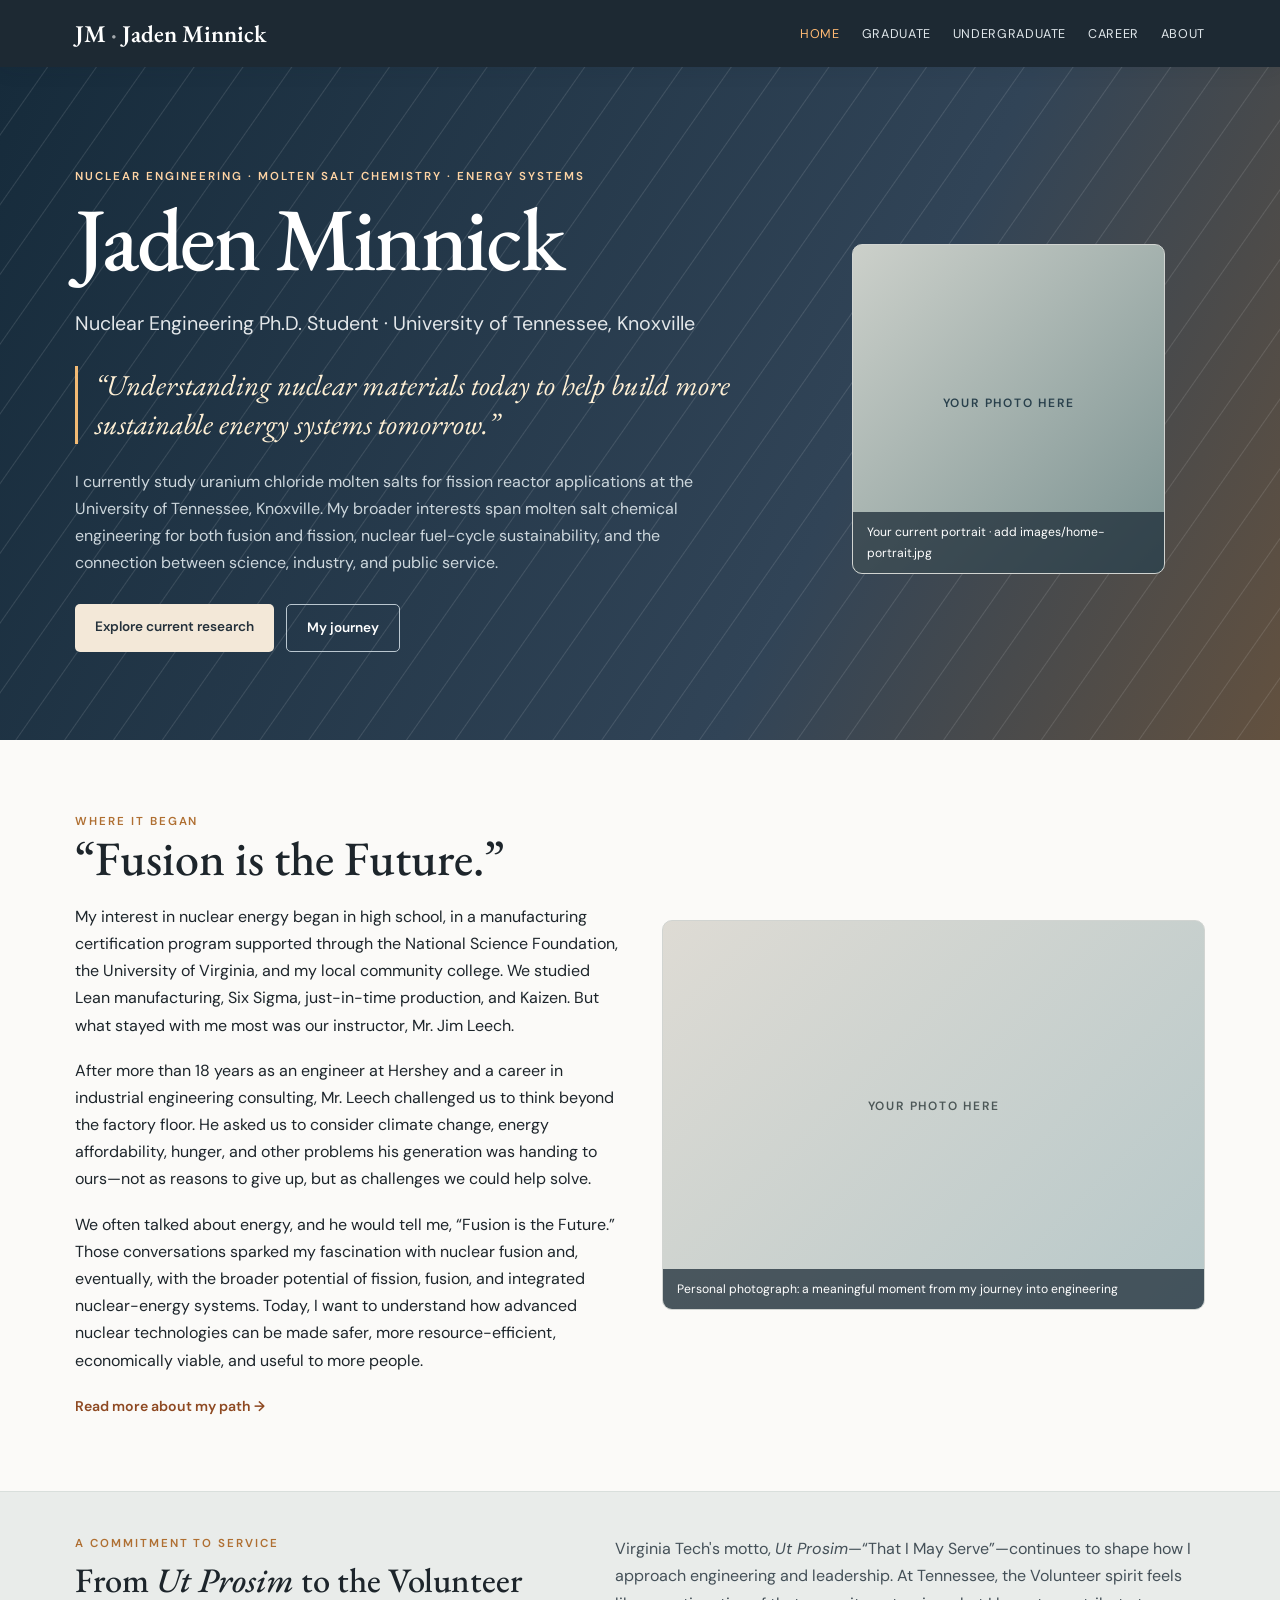
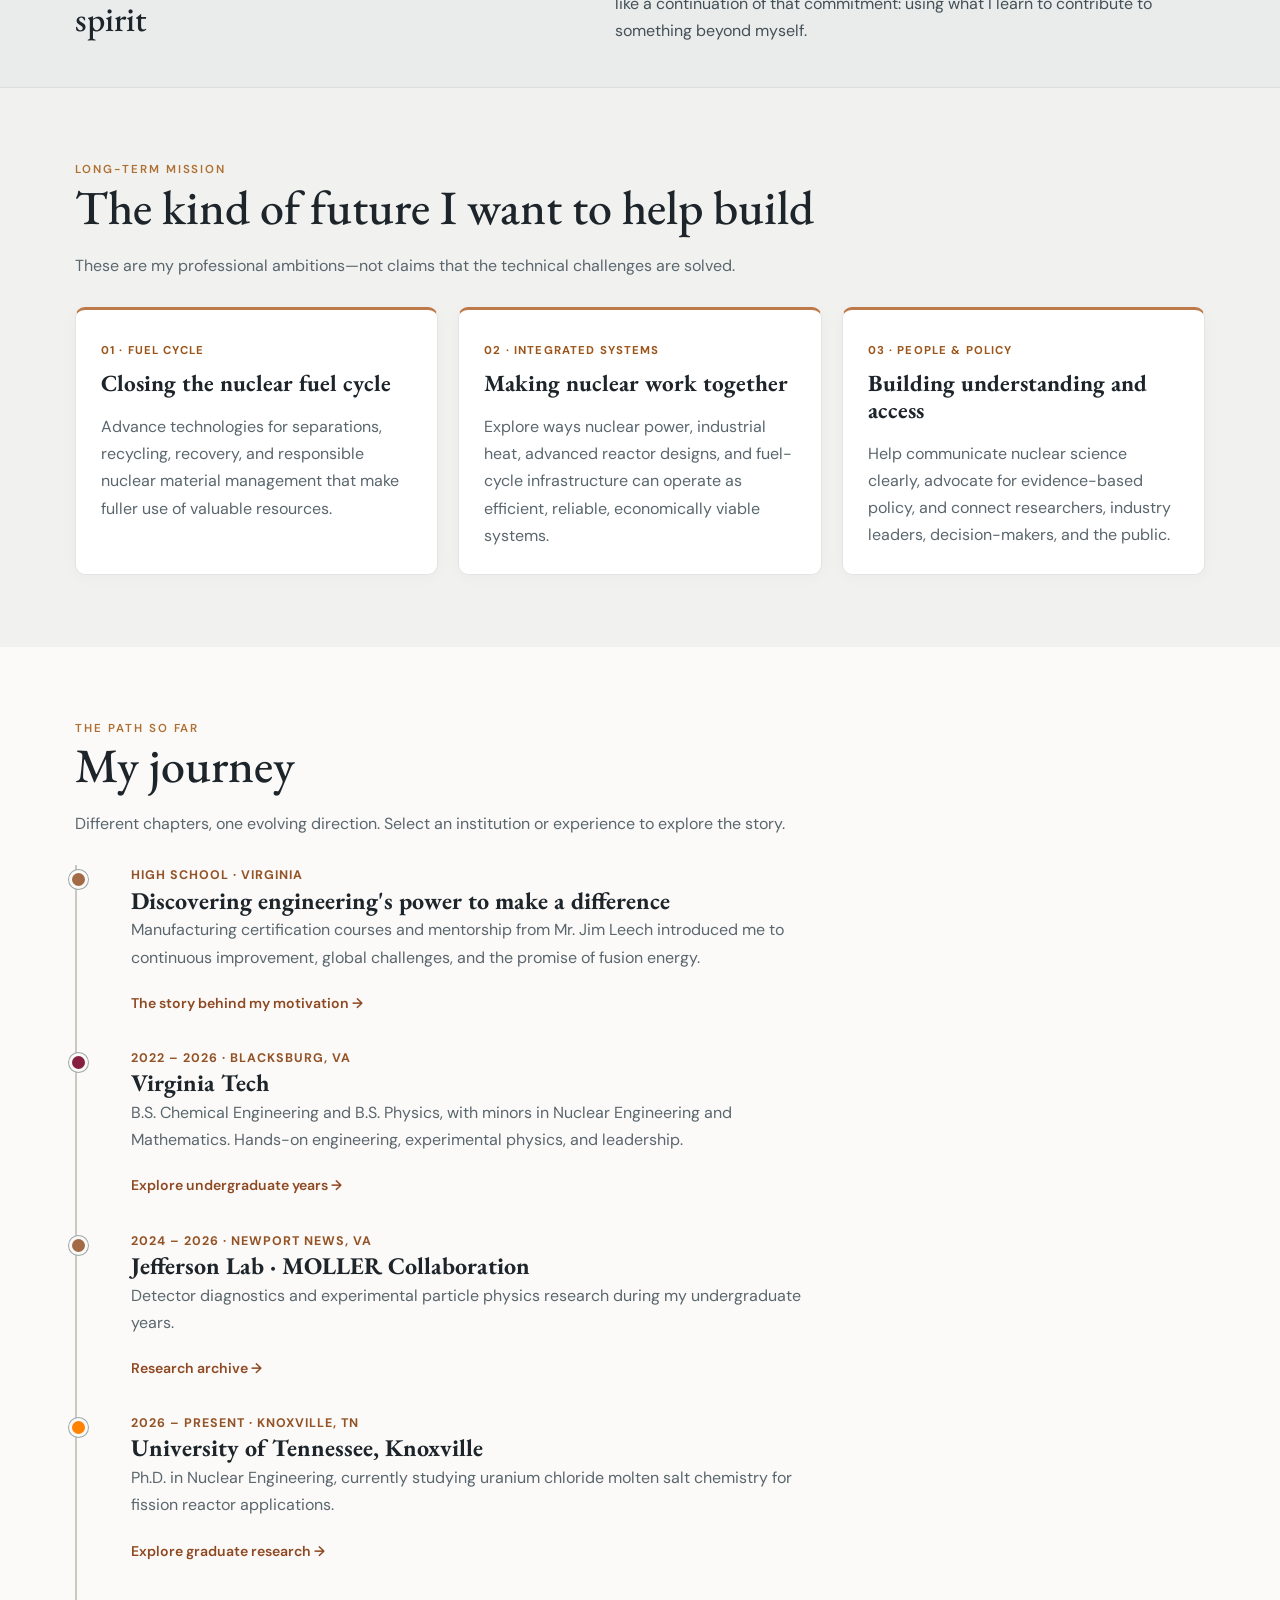
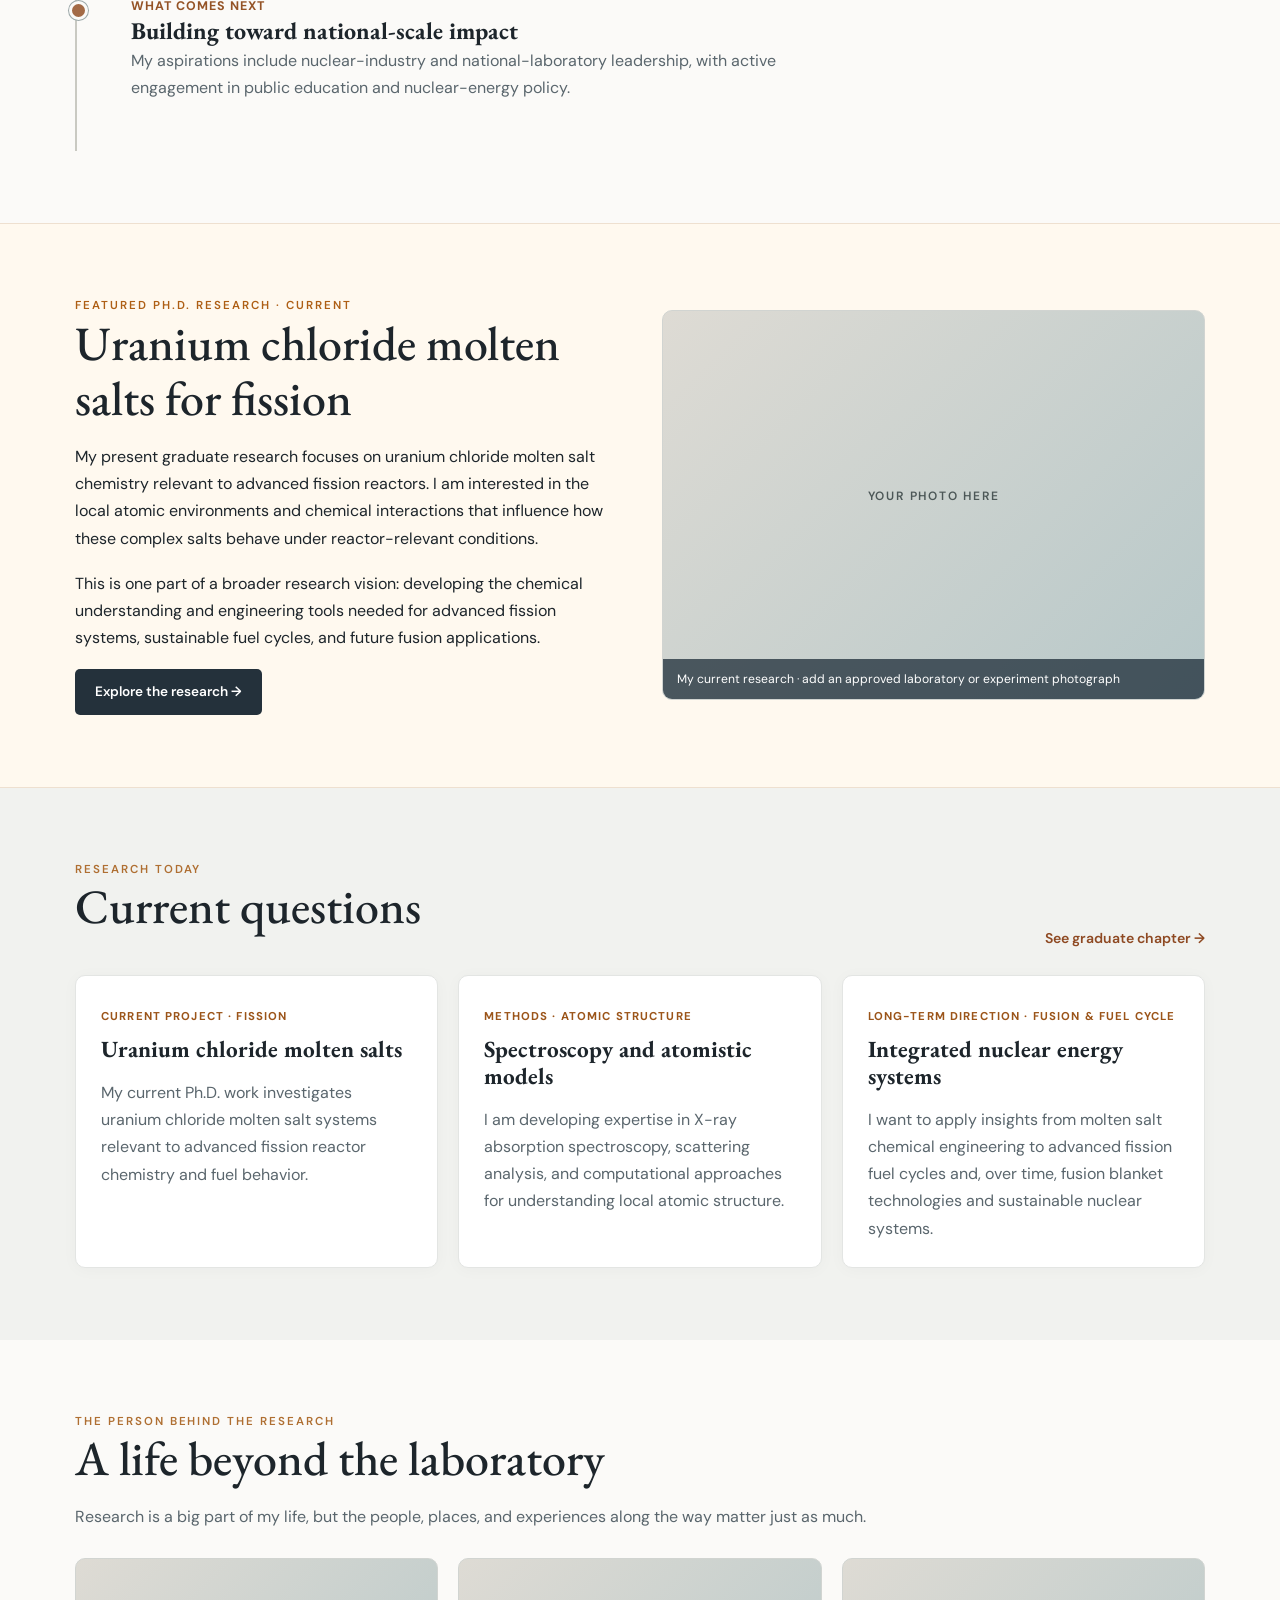
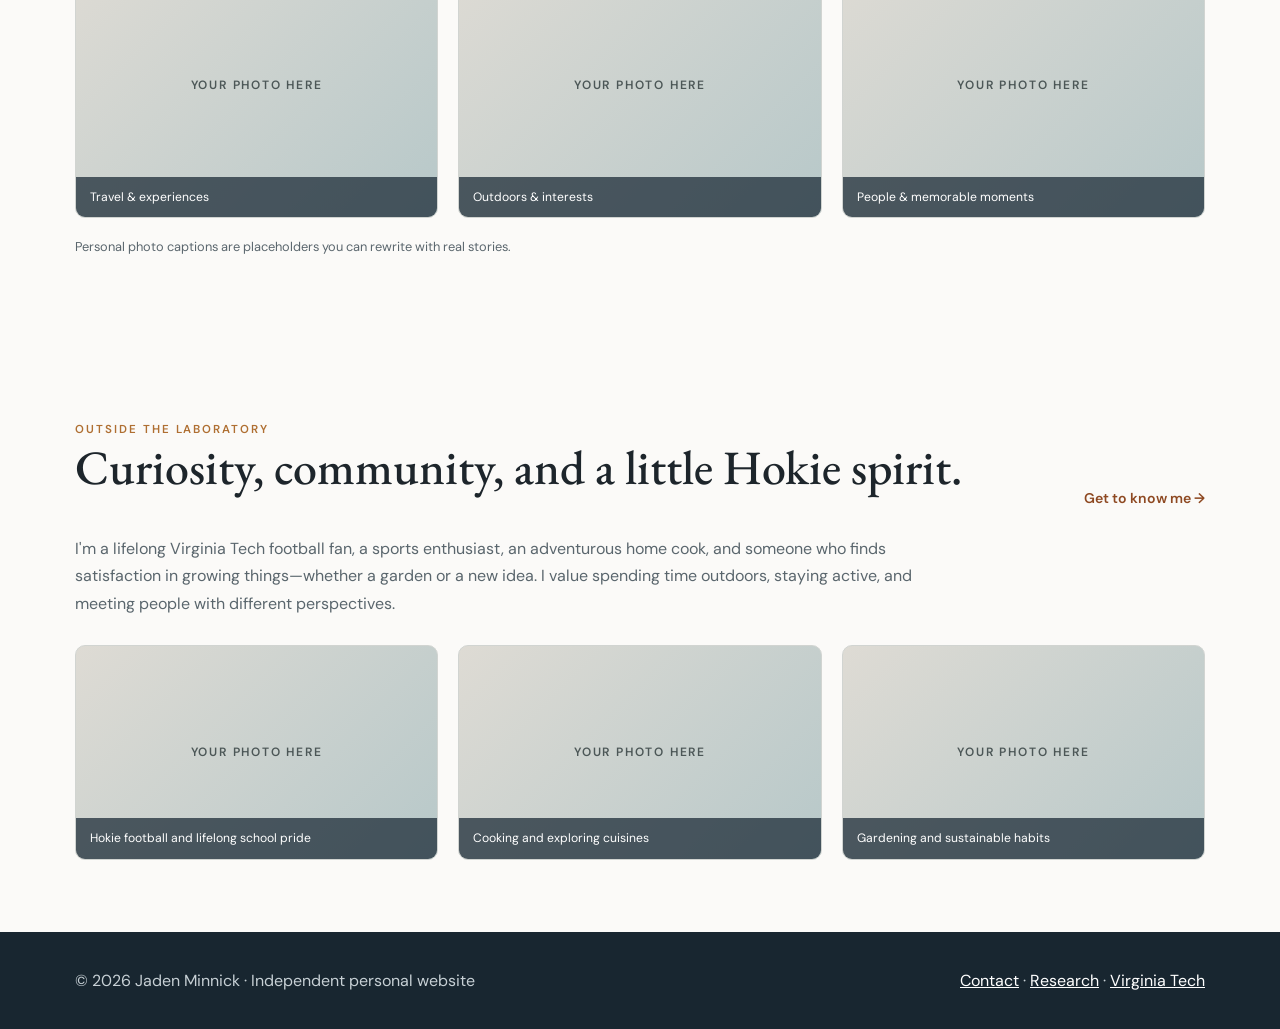
==== commit b78443dc: "Add files via upload Redesign portfolio with graduate research and personal homepage" ====
--- a/index.html
+++ b/index.html
@@ -1,1188 +1,10 @@
 <!DOCTYPE html>
-<html lang="en">
-<head>
-  <meta charset="UTF-8">
-  <meta name="viewport" content="width=device-width, initial-scale=1.0">
-  <title>Jaden Minnick — Portfolio</title>
-  <link rel="preconnect" href="https://fonts.googleapis.com">
-  <link rel="preconnect" href="https://fonts.gstatic.com" crossorigin>
-  <link href="https://fonts.googleapis.com/css2?family=EB+Garamond:ital,wght@0,400;0,500;0,600;0,700;1,400;1,500&family=DM+Sans:wght@300;400;500;600&display=swap" rel="stylesheet">
-  <style>
-    :root {
-      --maroon: #861F41;
-      --maroon-dark: #5c1530;
-      --maroon-light: #a8284f;
-      --orange: #CC5500;
-      --orange-light: #e06020;
-      --cream: #faf8f5;
-      --warm-white: #ffffff;
-      --stone: #f2ede8;
-      --border: #e0d8d0;
-      --text: #1a1410;
-      --text-secondary: #5a4e47;
-      --text-muted: #8a7d77;
-      --header-bg: url('images/HokieStone.jpg');
-      --portrait: url('images/prof-picture.jpeg');
-    }
 
-    *, *::before, *::after { box-sizing: border-box; margin: 0; padding: 0; }
-    html { scroll-behavior: smooth; }
 
-    body {
-      font-family: 'DM Sans', sans-serif;
-      font-weight: 400;
-      background: var(--cream);
-      color: var(--text);
-      min-height: 100vh;
-      line-height: 1.7;
-    }
-
-    .site-header {
-      position: relative;
-      background-image: var(--header-bg);
-      background-size: cover;
-      background-position: center 40%;
-      padding: 0;
-      overflow: hidden;
-    }
-    .site-header::before {
-      content: '';
-      position: absolute;
-      inset: 0;
-      background: linear-gradient(135deg, rgba(86,21,41,0.88) 0%, rgba(30,10,15,0.75) 100%);
-    }
-    .header-inner {
-      position: relative;
-      z-index: 1;
-      display: flex;
-      align-items: center;
-      gap: 2rem;
-      padding: 2.5rem 3rem;
-      max-width: 1100px;
-      margin: 0 auto;
-    }
-    .portrait {
-      width: 110px;
-      height: 110px;
-      border-radius: 50%;
-      border: 3px solid rgba(255,255,255,0.5);
-      background-image: var(--portrait);
-      background-size: cover;
-      background-position: center;
-      flex-shrink: 0;
-      box-shadow: 0 4px 24px rgba(0,0,0,0.35);
-    }
-    .header-text h1 {
-      font-family: 'EB Garamond', serif;
-      font-size: clamp(1.9rem, 4vw, 2.8rem);
-      font-weight: 600;
-      color: #fff;
-      letter-spacing: 0.01em;
-      line-height: 1.15;
-    }
-    .header-text .tagline {
-      font-size: 0.92rem;
-      font-weight: 300;
-      color: rgba(255,255,255,0.75);
-      letter-spacing: 0.06em;
-      text-transform: uppercase;
-      margin-top: 0.4rem;
-    }
-
-    nav {
-      background: var(--maroon-dark);
-      border-bottom: 2px solid var(--orange);
-      position: sticky;
-      top: 0;
-      z-index: 100;
-      box-shadow: 0 2px 12px rgba(0,0,0,0.2);
-    }
-    .nav-inner {
-      display: flex;
-      flex-wrap: wrap;
-      max-width: 1100px;
-      margin: 0 auto;
-    }
-    nav a {
-      color: rgba(255,255,255,0.82);
-      padding: 1rem 1.4rem;
-      text-decoration: none;
-      cursor: pointer;
-      font-size: 0.85rem;
-      font-weight: 500;
-      letter-spacing: 0.04em;
-      text-transform: uppercase;
-      border-bottom: 3px solid transparent;
-      transition: all 0.2s ease;
-      white-space: nowrap;
-    }
-    nav a:hover { color: #fff; background: rgba(255,255,255,0.06); }
-    nav a.active {
-      color: #fff;
-      border-bottom-color: var(--orange);
-      background: rgba(255,255,255,0.04);
-    }
-
-    main {
-      max-width: 1100px;
-      margin: 0 auto;
-      padding: 3rem 2rem 5rem;
-    }
-
-    .section { display: none; animation: fadeUp 0.4s ease both; }
-    .section.active { display: block; }
-    @keyframes fadeUp {
-      from { opacity: 0; transform: translateY(16px); }
-      to   { opacity: 1; transform: translateY(0); }
-    }
-
-    .section-title {
-      font-family: 'EB Garamond', serif;
-      font-size: 2.2rem;
-      font-weight: 600;
-      color: var(--maroon);
-      border-bottom: 2px solid var(--border);
-      padding-bottom: 0.6rem;
-      margin-bottom: 2rem;
-    }
-    .sub-title {
-      font-family: 'EB Garamond', serif;
-      font-size: 1.45rem;
-      font-weight: 600;
-      color: var(--maroon-dark);
-      margin: 2.5rem 0 1rem;
-      display: flex;
-      align-items: center;
-      gap: 0.6rem;
-    }
-    .sub-title::after { content: ''; flex: 1; height: 1px; background: var(--border); }
-
-    p { margin-bottom: 1rem; color: var(--text-secondary); }
-    ul { padding-left: 1.3rem; }
-    ul li { margin-bottom: 0.45rem; color: var(--text-secondary); }
-
-    .about-intro {
-      display: grid;
-      grid-template-columns: 1fr 280px;
-      gap: 3rem;
-      align-items: start;
-    }
-    @media (max-width: 720px) { .about-intro { grid-template-columns: 1fr; } }
-    .about-bio p { font-size: 1.05rem; line-height: 1.85; }
-
-    .cv-card {
-      background: var(--warm-white);
-      border: 1px solid var(--border);
-      border-radius: 10px;
-      padding: 1.6rem;
-      text-align: center;
-      box-shadow: 0 2px 12px rgba(0,0,0,0.06);
-    }
-    .cv-card h3 { font-family: 'EB Garamond', serif; font-size: 1.2rem; color: var(--maroon); margin-bottom: 0.5rem; }
-    .cv-card p { font-size: 0.88rem; margin-bottom: 1rem; }
-
-    .btn-primary {
-      display: inline-block;
-      background: var(--maroon);
-      color: #fff;
-      padding: 0.7rem 1.4rem;
-      border-radius: 6px;
-      text-decoration: none;
-      font-size: 0.88rem;
-      font-weight: 500;
-      letter-spacing: 0.03em;
-      transition: background 0.2s, transform 0.15s;
-      cursor: pointer;
-      border: none;
-    }
-    .btn-primary:hover { background: var(--maroon-light); transform: translateY(-1px); }
-
-    .exp-card {
-      background: var(--warm-white);
-      border: 1px solid var(--border);
-      border-left: 4px solid var(--maroon);
-      border-radius: 10px;
-      padding: 1.5rem 1.8rem;
-      margin-bottom: 1.2rem;
-      box-shadow: 0 1px 6px rgba(0,0,0,0.05);
-      transition: box-shadow 0.2s, transform 0.2s;
-    }
-    .exp-card:hover { box-shadow: 0 4px 18px rgba(0,0,0,0.1); transform: translateY(-2px); }
-    .exp-card.orange-accent { border-left-color: var(--orange); }
-
-    .exp-header { display: flex; justify-content: space-between; align-items: flex-start; flex-wrap: wrap; gap: 0.5rem; margin-bottom: 0.6rem; }
-    .exp-header h3 { font-family: 'EB Garamond', serif; font-size: 1.2rem; font-weight: 600; color: var(--text); }
-    .exp-badge {
-      background: var(--stone);
-      color: var(--text-secondary);
-      font-size: 0.77rem;
-      padding: 0.25rem 0.7rem;
-      border-radius: 999px;
-      font-weight: 500;
-      white-space: nowrap;
-      border: 1px solid var(--border);
-    }
-    .exp-org { font-size: 0.88rem; color: var(--maroon); font-weight: 500; margin-bottom: 0.7rem; }
-    .exp-card ul { margin-top: 0.5rem; }
-
-    .projects-grid {
-      display: grid;
-      grid-template-columns: repeat(auto-fill, minmax(300px, 1fr));
-      gap: 1.2rem;
-      margin-top: 0.5rem;
-    }
-    .project-card {
-      background: var(--warm-white);
-      border: 1px solid var(--border);
-      border-radius: 10px;
-      padding: 1.4rem;
-      box-shadow: 0 1px 6px rgba(0,0,0,0.05);
-      transition: box-shadow 0.2s, transform 0.2s;
-    }
-    .project-card:hover { box-shadow: 0 4px 18px rgba(0,0,0,0.1); transform: translateY(-2px); }
-    .project-card h4 { font-family: 'EB Garamond', serif; font-size: 1.1rem; color: var(--maroon-dark); margin-bottom: 0.5rem; }
-    .project-card p { font-size: 0.88rem; margin-bottom: 0; }
-    .proj-date-badge { font-size: 0.75rem; font-weight: 600; letter-spacing: 0.05em; text-transform: uppercase; color: var(--orange); margin-bottom: 0.4rem; }
-    .proj-link { display: inline-block; margin-top: 0.7rem; font-size: 0.82rem; font-weight: 600; color: var(--maroon); }
-
-    .moller-images { display: flex; flex-direction: column; gap: 1rem; margin: 1.2rem 0; }
-    .moller-images a { display: block; border-radius: 8px; overflow: hidden; border: 1px solid var(--border); }
-    .moller-images img { width: 100%; height: auto; display: block; transition: transform 0.3s; }
-    .moller-images a:hover img { transform: scale(1.02); }
-
-    .affil-grid {
-      display: grid;
-      grid-template-columns: repeat(auto-fill, minmax(320px, 1fr));
-      gap: 1.2rem;
-    }
-    .affil-card {
-      background: var(--warm-white);
-      border: 1px solid var(--border);
-      border-radius: 10px;
-      padding: 1.4rem 1.6rem;
-      display: flex;
-      align-items: center;
-      gap: 1.2rem;
-      box-shadow: 0 1px 6px rgba(0,0,0,0.05);
-      transition: box-shadow 0.2s, transform 0.2s;
-    }
-    .affil-card:hover { box-shadow: 0 4px 18px rgba(0,0,0,0.1); transform: translateY(-2px); }
-    .affil-logo { flex-shrink: 0; width: 64px; height: 56px; display: flex; align-items: center; justify-content: center; }
-    .affil-logo img { max-height: 52px; max-width: 64px; width: auto; height: auto; object-fit: contain; display: block; }
-    .affil-info h3 { font-family: 'EB Garamond', serif; font-size: 1.1rem; color: var(--maroon-dark); margin-bottom: 0.2rem; }
-    .affil-info p { font-size: 0.82rem; color: var(--text-muted); margin-bottom: 0; line-height: 1.5; }
-    .affil-info .affil-role { color: var(--orange); font-weight: 500; font-size: 0.82rem; }
-
-    .honors-grid {
-      display: grid;
-      grid-template-columns: repeat(auto-fill, minmax(280px, 1fr));
-      gap: 1rem;
-      margin-bottom: 2rem;
-    }
-    .honor-card {
-      background: var(--warm-white);
-      border: 1px solid var(--border);
-      border-left: 4px solid var(--maroon);
-      border-radius: 8px;
-      padding: 1.1rem 1.3rem;
-      font-size: 0.92rem;
-      color: var(--text-secondary);
-      box-shadow: 0 1px 4px rgba(0,0,0,0.04);
-    }
-    .honor-card strong { display: block; color: var(--maroon-dark); font-weight: 600; margin-bottom: 0.2rem; font-size: 0.95rem; }
-
-    .cert-list {
-      display: grid;
-      grid-template-columns: repeat(auto-fill, minmax(260px, 1fr));
-      gap: 0.7rem;
-      margin-bottom: 2rem;
-    }
-    .cert-item {
-      background: var(--warm-white);
-      border: 1px solid var(--border);
-      border-radius: 7px;
-      padding: 0.8rem 1.1rem;
-      font-size: 0.87rem;
-      color: var(--text-secondary);
-      display: flex;
-      align-items: center;
-      gap: 0.6rem;
-    }
-
-    .skills-grid {
-      display: grid;
-      grid-template-columns: repeat(auto-fill, minmax(260px, 1fr));
-      gap: 1rem;
-    }
-    .skill-group {
-      background: var(--warm-white);
-      border: 1px solid var(--border);
-      border-radius: 8px;
-      padding: 1.1rem 1.3rem;
-    }
-    .skill-group h4 { font-size: 0.82rem; font-weight: 600; text-transform: uppercase; letter-spacing: 0.06em; color: var(--maroon); margin-bottom: 0.6rem; }
-    .skill-group p { font-size: 0.87rem; margin-bottom: 0; }
-
-    .pubs-list { list-style: none; padding: 0; }
-    .pubs-list li {
-      background: var(--warm-white);
-      border: 1px solid var(--border);
-      border-radius: 8px;
-      padding: 1rem 1.3rem;
-      margin-bottom: 0.7rem;
-      font-size: 0.93rem;
-      color: var(--text-secondary);
-      display: flex;
-      align-items: baseline;
-      gap: 1rem;
-      box-shadow: 0 1px 4px rgba(0,0,0,0.04);
-    }
-    .pub-date { color: var(--maroon); font-weight: 600; white-space: nowrap; font-size: 0.82rem; flex-shrink: 0; }
-
-    .ref-grid {
-      display: grid;
-      grid-template-columns: repeat(auto-fill, minmax(260px, 1fr));
-      gap: 1.2rem;
-    }
-    .ref-card {
-      background: var(--warm-white);
-      border: 1px solid var(--border);
-      border-radius: 10px;
-      padding: 1.5rem;
-      box-shadow: 0 1px 6px rgba(0,0,0,0.05);
-    }
-    .ref-card h3 { font-family: 'EB Garamond', serif; font-size: 1.2rem; color: var(--maroon-dark); margin-bottom: 0.2rem; }
-    .ref-card .ref-title { font-size: 0.82rem; color: var(--text-muted); font-style: italic; margin-bottom: 0.6rem; line-height: 1.45; }
-    .ref-card .ref-rel { font-size: 0.82rem; color: var(--orange); font-weight: 500; margin-bottom: 0.8rem; }
-    .ref-card .ref-contact { font-size: 0.85rem; color: var(--text-secondary); line-height: 1.9; }
-    .ref-card .ref-contact a { color: var(--maroon); text-decoration: none; }
-    .ref-card .ref-contact a:hover { text-decoration: underline; }
-
-    .back-btn {
-      display: inline-flex;
-      align-items: center;
-      gap: 0.4rem;
-      color: var(--maroon);
-      font-size: 0.85rem;
-      font-weight: 500;
-      cursor: pointer;
-      margin-bottom: 1.8rem;
-      padding: 0.45rem 0.9rem;
-      border: 1px solid var(--border);
-      border-radius: 6px;
-      background: var(--warm-white);
-      transition: background 0.15s, box-shadow 0.15s;
-    }
-    .back-btn:hover { background: var(--stone); box-shadow: 0 2px 8px rgba(0,0,0,0.08); }
-
-    .detail-hero {
-      background: var(--warm-white);
-      border: 1px solid var(--border);
-      border-left: 5px solid var(--maroon);
-      border-radius: 10px;
-      padding: 1.8rem 2rem;
-      margin-bottom: 2rem;
-      box-shadow: 0 2px 10px rgba(0,0,0,0.06);
-    }
-    .detail-hero h2 { font-family: 'EB Garamond', serif; font-size: 1.7rem; color: var(--maroon-dark); margin-bottom: 0.3rem; }
-    .detail-hero .detail-meta { font-size: 0.85rem; color: var(--text-muted); margin-bottom: 0.8rem; }
-    .detail-section { margin-bottom: 2rem; }
-    .detail-section h3 { font-family: 'EB Garamond', serif; font-size: 1.25rem; color: var(--maroon-dark); margin-bottom: 0.7rem; border-bottom: 1px solid var(--border); padding-bottom: 0.3rem; }
-
-    @media (max-width: 600px) {
-      main { padding: 2rem 1rem 4rem; }
-      .header-inner { padding: 1.5rem 1.2rem; gap: 1rem; }
-      nav a { padding: 0.7rem 0.7rem; font-size: 0.72rem; }
-      .affil-grid { grid-template-columns: 1fr; }
-    }
-  </style>
-</head>
-<body>
-
-  <header class="site-header">
-    <div class="header-inner">
-      <div class="portrait"></div>
-      <div class="header-text">
-        <h1>Jaden Minnick</h1>
-        <p class="tagline">B.S. Chemical Engineering &amp; B.S. Physics &nbsp;·&nbsp; Virginia Tech </p>
-      </div>
-    </div>
-  </header>
-
-  <nav>
-    <div class="nav-inner">
-      <a onclick="showSection('about', this)" class="active">About Me</a>
-      <a onclick="showSection('experience', this)">Experience</a>
-      <a onclick="showSection('projects', this)">Projects</a>
-      <a onclick="showSection('affiliations', this)">Affiliations</a>
-      <a onclick="showSection('honors', this)">Honors &amp; Certifications</a>
-      <a onclick="showSection('references', this)">References</a>
-    </div>
-  </nav>
-
-  <main>
-
-    <!-- ABOUT -->
-    <section id="about" class="section active">
-      <h2 class="section-title">About Me</h2>
-      <div class="about-intro">
-        <div class="about-bio">
-          <p>I am a senior pursuing a dual degree in <strong>Chemical Engineering and Physics</strong>, with minors in Nuclear Engineering and Mathematics. My academic training spans thermodynamics, transport phenomena, process design, semiconductor physics, and nuclear systems; equipping me to approach complex engineering problems from both a fundamental and applied perspective.</p>
-          <p>My research foundation was built through the <strong>MOLLER experiment at Jefferson Lab</strong>, where I have worked since January 2024 under Dr. Mark Pitt. This work involved designing and characterizing Small Angle Monitors, calibrating Photomultiplier tubes, and resolving complex noise and shielding challenges in our NIM-based readout chain which has sharpened the diagnostic intuition and experimental patience I want to bring into fusion research.</p>
-          <p>This past summer, I studied abroad at the <strong>Technical University of Denmark</strong> with Dr. Aaron Goldstein, conducting hands-on thermodynamic and transport experiments including rotary vacuum filtration, distillation, liquid–liquid extraction, fluidized-bed drying, and process control. I developed Python models to analyze transport behavior and quantify deviations from theory which has directly reinforced the modeling and experimental skills relevant to thermohydraulic research.</p>
-          <p>Following graduation, I plan to pursue a <strong>Ph.D. in Nuclear Engineering</strong>, focusing on heat transfer in plasma-facing components, two-phase flow and boiling, and reactor component design for next-generation devices.</p>
-        </div>
-        <div class="cv-card">
-          <h3>Curriculum Vitae</h3>
-          <p>Download a full PDF of my academic and professional record.</p>
-          <a href="files/Jaden_Minnick_CV.pdf" target="_blank" class="btn-primary">View / Download CV</a>
-        </div>
-      </div>
-    </section>
-
-    <!-- EXPERIENCE -->
-    <section id="experience" class="section">
-      <h2 class="section-title">Experience</h2>
-
-      <h3 class="sub-title">Research</h3>
-      <div class="exp-card">
-        <div class="exp-header">
-          <h3>The MOLLER Experiment</h3>
-          <span class="exp-badge">January 2024 – Present</span>
-        </div>
-        <p class="exp-org">Virginia Tech Physics Department &nbsp;·&nbsp; Jefferson Lab, Newport News, VA</p>
-        <p>The Measurement of a Lepton-Lepton Electroweak Reaction (MOLLER) experiment aims to precisely measure the parity-violating asymmetry in electron-electron (Møller) scattering, providing a unique determination of the weak mixing angle at low energies and complementing searches at high-energy colliders like the LHC.</p>
-        <ul>
-          <li>Design, testing, and operation of Small Angle Monitors (SAMs) for ultra-precise false asymmetry monitoring.</li>
-          <li>Photoelectron (PE) lightguide testing to ensure optimal light transmission and efficiency.</li>
-          <li>Single PE calibrations (SPE) for accurate and consistent measurements.</li>
-          <li>Characterization of Photomultiplier Tubes (PMTs) to meet stringent detector system requirements.</li>
-          <li>Resolved a persistent noise problem in the NIM-based readout chain (attenuators, fan-in/fan-out, discriminators, digitizers) through systematic shielding and circuit diagnostics, eliminating detector instability entirely.</li>
-        </ul>
-        <div style="margin-top:1rem;">
-          <a onclick="showSection('moller', null)" class="btn-primary" style="font-size:0.82rem; padding:0.55rem 1.1rem;">View Full MOLLER Project Page →</a>
-        </div>
-        <div class="moller-images" style="margin-top:1.2rem;">
-          <a href="https://moller.jlab.org/" target="_blank" rel="noopener">
-            <img src="images/hall-a_1-1024x287.jpg" alt="MOLLER Experiment Hall A">
-          </a>
-          <a href="https://hallaweb.jlab.org/12GeV/Moller/downloads/DOE_Proposal/DOE_Moller.pdf" target="_blank" rel="noopener">
-            <img src="images/Moller-Apparatus-1024x643.png" alt="MOLLER Experiment Apparatus">
-          </a>
-        </div>
-      </div>
-
-      <h3 class="sub-title">Work Experience</h3>
-
-      <div class="exp-card orange-accent">
-        <div class="exp-header">
-          <h3>Chemistry Recitation Teaching Assistant</h3>
-          <span class="exp-badge">Jan – May 2024</span>
-        </div>
-        <p class="exp-org">Virginia Tech College of Science &nbsp;·&nbsp; Blacksburg, VA</p>
-        <ul>
-          <li>Instructed and administered weekly quizzes to approximately 30 students.</li>
-          <li>Skills: FERPA, Chemistry, Interpersonal Communication, Grading, Pedagogy.</li>
-        </ul>
-      </div>
-
-      <div class="exp-card orange-accent">
-        <div class="exp-header">
-          <h3>Electrical Engineering Mentorship</h3>
-          <span class="exp-badge">Jan – Jun 2022</span>
-        </div>
-        <p class="exp-org">MEI Engineering Inc &nbsp;·&nbsp; Harrisonburg, VA</p>
-        <ul>
-          <li>Worked with DataCAD, AutoCAD, and CAD for placement and design of circuits, lighting, fire equipment, and power transformers.</li>
-          <li>Used Excel to calculate electrical load, air circulation, and square footage across projects.</li>
-          <li>Participated in client conference calls to discuss project timelines and requirements.</li>
-        </ul>
-      </div>
-
-      <div class="exp-card orange-accent">
-        <div class="exp-header">
-          <h3>Medical Lab Mentorship</h3>
-          <span class="exp-badge">Aug – Dec 2021</span>
-        </div>
-        <p class="exp-org">Sentara RMH Medical Center &nbsp;·&nbsp; Harrisonburg, VA</p>
-        <ul>
-          <li>Oversaw operations across departments: Blood Bank, Hematology, Urinalysis, Chemistry, Microbiology, Semen Analysis, and Pathology.</li>
-          <li>Assisted with quality control, maintenance, reagent reloading, and electrolyte replacement.</li>
-          <li>Helped troubleshoot medical result errors and discrepancies.</li>
-        </ul>
-      </div>
-
-      <h3 class="sub-title">Volunteer Work</h3>
-
-      <div class="exp-card">
-        <div class="exp-header"><h3>Science Demos — Children's Museum</h3><span class="exp-badge">Jan 2024 – Present</span></div>
-        <p class="exp-org">Christiansburg, VA</p>
-        <ul><li>Showcased foundational chemistry concepts to young children as part of community STEM outreach.</li></ul>
-      </div>
-
-      <div class="exp-card">
-        <div class="exp-header"><h3>Alpha Chi Sigma — Tutoring Committee Head</h3><span class="exp-badge">Sep 2023 – Present</span></div>
-        <p class="exp-org">Blacksburg, VA</p>
-        <ul>
-          <li>Coordinate weekly tutoring sessions in chemistry, physics, and mathematics for undergraduate students.</li>
-          <li>Manage and mentor a team of volunteer tutors, matching students with academic support based on subject needs.</li>
-          <li>Foster a collaborative learning environment promoting academic excellence and peer mentorship.</li>
-        </ul>
-      </div>
-
-      <div class="exp-card">
-        <div class="exp-header"><h3>Alpha Chi Sigma — Professional Committee Head</h3><span class="exp-badge">Sep 2024 – Present</span></div>
-        <p class="exp-org">Blacksburg, VA</p>
-        <ul>
-          <li>Organize professional development events including industry speaker sessions, résumé workshops, and alumni networking panels.</li>
-          <li>Develop partnerships with faculty, researchers, and industry professionals to expand members' career exposure.</li>
-          <li>Lead initiatives preparing members for internships, research positions, graduate programs, and technical interviews.</li>
-        </ul>
-      </div>
-
-      <div class="exp-card">
-        <div class="exp-header"><h3>Volunteer Summer Swim Coach</h3><span class="exp-badge">Jun 2019 – Jul 2023</span></div>
-        <p class="exp-org">Spotswood Country Club &nbsp;·&nbsp; Harrisonburg, VA</p>
-        <ul>
-          <li>Mentored athletes on training habits, nutrition, and sportsmanship.</li>
-          <li>Created engaging "Fun Friday" sessions featuring relays, games, and "Pool Jeopardy."</li>
-        </ul>
-      </div>
-
-      <div class="exp-card">
-        <div class="exp-header"><h3>Volunteer Actor</h3><span class="exp-badge">Jun 2018 – Aug 2023</span></div>
-        <p class="exp-org">Pleasant Valley Lutheran Church</p>
-        <ul><li>Led and supported performances with proceeds benefiting mission trips, hurricane relief, food drives, and academic scholarships.</li></ul>
-      </div>
-    </section>
-
-    <!-- PROJECTS -->
-    <section id="projects" class="section">
-      <h2 class="section-title">Engineering Projects</h2>
-      <p style="margin-bottom:1.5rem;">A selection of research, simulation, and design projects spanning nuclear engineering, chemical process design, experimental physics, and embedded systems.</p>
-      <div class="projects-grid">
-
-        <div class="project-card" onclick="showSection('proj-cfd', null)" style="cursor:pointer;">
-          <div class="proj-date-badge">Spring 2026</div>
-          <h4>Conjugate Heat Transfer in a Tokamak First Wall</h4>
-          <p>CFD simulation in ANSYS Fluent of cooling channel performance under MW/m² plasma heat fluxes in a tokamak-inspired 2D first wall geometry.</p>
-          <span class="proj-link">View Details →</span>
-        </div>
-
-        <div class="project-card" onclick="showSection('proj-enzyme', null)" style="cursor:pointer;">
-          <div class="proj-date-badge">Spring 2026</div>
-          <h4>Production-Scale Enzyme Processing System Design</h4>
-          <p>Automated control of a biochemical adsorption process for industrial-scale enzyme-based product formulations. ChE Senior Design — Novonesis.</p>
-          <span class="proj-link">View Details →</span>
-        </div>
-
-        <div class="project-card" onclick="showSection('proj-aspen-reactor', null)" style="cursor:pointer;">
-          <div class="proj-date-badge">Spring 2026</div>
-          <h4>Aspen Plus Reactor &amp; Column Optimization</h4>
-          <p>Designed an industrial process for synthesis and separation of acetonitrile, toluene, and benzene. Performed heat integration, economic optimization, and capital cost estimation.</p>
-          <span class="proj-link">View Details →</span>
-        </div>
-
-        <div class="project-card" onclick="showSection('proj-absorber', null)" style="cursor:pointer;">
-          <div class="proj-date-badge">Fall 2025</div>
-          <h4>Absorber Revamp &amp; Heat-Integration</h4>
-          <p>Redesigned a reboiled solvent absorber system, achieving a <strong>29% reduction in annual operating cost</strong> through strategic heat-duty adjustments and exchanger reconfiguration.</p>
-          <span class="proj-link">View Details →</span>
-        </div>
-
-        <div class="project-card" onclick="showSection('proj-optical', null)" style="cursor:pointer;">
-          <div class="proj-date-badge">Fall 2025</div>
-          <h4>Optical Pumping &amp; Zeeman Spectroscopy</h4>
-          <p>Performed optical pumping experiments on Rb-85 and Rb-87 to study hyperfine structure and Zeeman splitting using RF resonance techniques and Helmholtz coil field sweeps.</p>
-          <span class="proj-link">View Details →</span>
-        </div>
-
-        <div class="project-card" onclick="showSection('proj-hall', null)" style="cursor:pointer;">
-          <div class="proj-date-badge">Fall 2025</div>
-          <h4>Hall Effect &amp; Semiconductor Characterization</h4>
-          <p>Conducted a full experimental investigation of the Hall Effect in n-type and p-type germanium using a lock-in amplifier, determining carrier density, mobility, and conductivity type.</p>
-          <span class="proj-link">View Details →</span>
-        </div>
-
-        <div class="project-card" onclick="showSection('proj-arduino', null)" style="cursor:pointer;">
-          <div class="proj-date-badge">Spring 2023</div>
-          <h4>Arduino Fruit Ripeness Detector</h4>
-          <p>Developed an ethylene gas sensor-based automation system using Arduino, with threshold-based outputs validated through controlled experimental testing.</p>
-          <span class="proj-link">View Details →</span>
-        </div>
-
-        <div class="project-card" onclick="showSection('proj-hrm', null)" style="cursor:pointer;">
-          <div class="proj-date-badge">Spring 2023</div>
-          <h4>Electrical Circuit Heart Rate Monitor</h4>
-          <p>Developed a heart rate monitoring system integrating physiological sensors, signal conditioning circuitry, and real-time digital display output.</p>
-          <span class="proj-link">View Details →</span>
-        </div>
-
-        <div class="project-card" onclick="showSection('proj-windmill', null)" style="cursor:pointer;">
-          <div class="proj-date-badge">Spring 2023</div>
-          <h4>Renewable Energy Windmill Design</h4>
-          <p>Designed and fabricated a small-scale wind turbine using CAD modeling. Analyzed power output vs. wind speed using Python/MATLAB and compared against theoretical predictions.</p>
-          <span class="proj-link">View Details →</span>
-        </div>
-
-      </div>
-    </section>
-
-    <!-- AFFILIATIONS -->
-    <section id="affiliations" class="section">
-      <h2 class="section-title">Affiliations</h2>
-      <div class="affil-grid">
-
-        <div class="affil-card">
-          <div class="affil-logo"><img src="images/AlphaChiSigmaCoatOfArms.png" alt="Alpha Chi Sigma"></div>
-          <div class="affil-info">
-            <h3>Alpha Chi Sigma (ΑΧΣ)</h3>
-            <p class="affil-role">Tutoring Committee Head · Professional Committee Head</p>
-            <p>Beta Psi Pledge Class · Sep 2023 – Present<br>Intramural Basketball: Power Forward</p>
-          </div>
-        </div>
-
-        <div class="affil-card">
-          <div class="affil-logo"><img src="images/OmegaChiEpsilon-removebg-preview.png" alt="Omega Chi Epsilon"></div>
-          <div class="affil-info">
-            <h3>Omega Chi Epsilon (ΩΧΕ)</h3>
-            <p class="affil-role">Vice President (Jan 2025 – Present) · Secretary (2024)</p>
-            <p>Chemical Engineering Honor Society · Dec 2023 – Present</p>
-          </div>
-        </div>
-
-        <div class="affil-card">
-          <div class="affil-logo"><img src="images/AICHE-removebg-preview.png" alt="AIChE"></div>
-          <div class="affil-info">
-            <h3>American Institute of Chemical Engineers (AIChE)</h3>
-            <p class="affil-role">Mentorship Program Participant</p>
-            <p>Sep 2022 – Present</p>
-          </div>
-        </div>
-
-        <div class="affil-card">
-          <div class="affil-logo"><img src="images/NSPE-logo-vertical-CMYK-removebg-preview.png" alt="NSPE"></div>
-          <div class="affil-info">
-            <h3>National Society of Professional Engineers (NSPE)</h3>
-            <p>Aug 2022 – Present</p>
-          </div>
-        </div>
-
-        <div class="affil-card">
-          <div class="affil-logo"><img src="images/ANS-removebg-preview-1.png" alt="ANS"></div>
-          <div class="affil-info">
-            <h3>American Nuclear Society (ANS)</h3>
-            <p>Aug 2022 – Present</p>
-          </div>
-        </div>
-
-        <div class="affil-card">
-          <div class="affil-logo"><img src="images/acs-logo.png" alt="ACS"></div>
-          <div class="affil-info">
-            <h3>American Chemical Society (ACS)</h3>
-            <p>Aug 2022 – Present</p>
-          </div>
-        </div>
-
-        <div class="affil-card">
-          <div class="affil-logo"><img src="images/APS__American_Physical_Society-logo-B8A53BC34C-seeklogo.com_.png" alt="APS"></div>
-          <div class="affil-info">
-            <h3>American Physical Society (APS)</h3>
-            <p>Jan 2023 – Present</p>
-          </div>
-        </div>
-
-      </div>
-    </section>
-
-    <!-- HONORS -->
-    <section id="honors" class="section">
-      <h2 class="section-title">Honors &amp; Certifications</h2>
-
-      <h3 class="sub-title">Honors</h3>
-      <div class="honors-grid">
-        <div class="honor-card"><strong>Dean's List — Virginia Tech</strong>Fall 2022 – Fall 2025</div>
-        <div class="honor-card"><strong>Omega Chi Epsilon</strong>Chemical Engineering Honor Society · Fall 2023 – Present</div>
-        <div class="honor-card"><strong>Sigma Pi Sigma</strong>Physics Honor Society · Spring 2025 – Present</div>
-        <div class="honor-card"><strong>Outstanding Undergraduate Research Award</strong>Webster &amp; Sara Schoene Richardson Memorial Scholarship · March 2024 &amp; March 2025</div>
-        <div class="honor-card"><strong>Science Gold Medallion</strong>Spotswood High School · May 2022</div>
-      </div>
-
-      <h3 class="sub-title">Certifications</h3>
-      <div class="cert-list">
-        <div class="cert-item">Radiation Safety and Training</div>
-        <div class="cert-item">Manufacturing Technician (5S, Kaizen)</div>
-        <div class="cert-item">Manufacturing Specialist (Six Sigma, Lean)</div>
-        <div class="cert-item">OSHA HazCom RTK Training</div>
-        <div class="cert-item">Oxygen Deficiency Hazard (SAF103)</div>
-        <div class="cert-item">Security Awareness Training (GEN034)</div>
-        <div class="cert-item">General Access RWP (SAF801kd)</div>
-        <div class="cert-item">Physics Division Work Governance (SAF116kd)</div>
-        <div class="cert-item">W!SE Financial Literacy Certification</div>
-        <div class="cert-item">Intro to Process Safety (ELA950)</div>
-        <div class="cert-item">Hazard Recognition (ELA951)</div>
-        <div class="cert-item">Identifying &amp; Minimizing Process Safety Hazards (ELA952)</div>
-        <div class="cert-item">Intro to Managing Process Safety Hazards (ELA953)</div>
-        <div class="cert-item">Inherently Safer Design (ELA984)</div>
-        <div class="cert-item">Process Safety Lessons Taught by Experience (ELA908)</div>
-      </div>
-
-      <h3 class="sub-title">Skills</h3>
-      <div class="skills-grid">
-        <div class="skill-group">
-          <h4>Programming &amp; Analysis</h4>
-          <p>Python (NumPy, SciPy, Matplotlib), ROOT, MATLAB, Linux Bash</p>
-        </div>
-        <div class="skill-group">
-          <h4>Modeling &amp; Engineering Tools</h4>
-          <p>Aspen Plus, SOLIDWORKS, Autodesk AutoCAD &amp; Fusion 360, Mathematica</p>
-        </div>
-        <div class="skill-group">
-          <h4>Instrumentation &amp; DAQ</h4>
-          <p>NIM modules, PMTs, scintillators, digitizers, oscilloscopes, detector calibration workflows</p>
-        </div>
-        <div class="skill-group">
-          <h4>Software &amp; Technical</h4>
-          <p>LaTeX, HTML, CSS, JavaScript, Microsoft Office (Excel, Word, PowerPoint)</p>
-        </div>
-        <div class="skill-group">
-          <h4>Systems &amp; Laboratory</h4>
-          <p>Electrical circuits, signal processing, semiconductor characterization, vacuum and radiation lab safety</p>
-        </div>
-      </div>
-    </section>
-
-    <!-- REFERENCES -->
-    <section id="references" class="section">
-      <h2 class="section-title">References</h2>
-      <div class="ref-grid">
-
-        <div class="ref-card">
-          <h3>Dr. Mark Pitt</h3>
-          <p class="ref-title">Physics Department Chair &amp; Professor, Virginia Tech</p>
-          <p class="ref-rel">Research Advisor</p>
-          <div class="ref-contact">
-            <div>(540) 921-7455</div>
-            <div><a href="mailto:pitt@vt.edu">pitt@vt.edu</a></div>
-            <div><a href="https://www.phys.vt.edu/About/people/Faculty/Pitt.html" target="_blank" rel="noopener">Faculty Profile →</a></div>
-          </div>
-        </div>
-
-        <div class="ref-card">
-          <h3>Dr. Aaron Goldstein</h3>
-          <p class="ref-title">Assistant Department Head for Undergraduate Studies &amp; Associate Professor, Chemical Engineering</p>
-          <p class="ref-rel">Study Abroad Program Professor; Heat Transfer Professor</p>
-          <div class="ref-contact">
-            <div>(540) 231-3674</div>
-            <div><a href="mailto:goldst@vt.edu">goldst@vt.edu</a></div>
-            <div><a href="https://che.vt.edu/People/faculty/Goldstein.html" target="_blank" rel="noopener">Faculty Profile →</a></div>
-          </div>
-        </div>
-
-        <div class="ref-card">
-          <h3>Dr. Steven Wrenn</h3>
-          <p class="ref-title">Chemical Engineering Department Head &amp; Professor</p>
-          <p class="ref-rel">ChE Seminar Professor; Mentor</p>
-          <div class="ref-contact">
-            <div>(540) 231-6829</div>
-            <div><a href="mailto:stevenpw91@vt.edu">stevenpw91@vt.edu</a></div>
-            <div><a href="https://che.vt.edu/People/faculty/Wrenn.html" target="_blank" rel="noopener">Faculty Profile →</a></div>
-          </div>
-        </div>
-
-        <div class="ref-card">
-          <h3>Dr. Thomas O'Donnell</h3>
-          <p class="ref-title">Associate Professor of Physics, Virginia Tech</p>
-          <p class="ref-rel">Summer Physics REU Director; Intro Physics &amp; Circuits Lab Professor</p>
-          <div class="ref-contact">
-            <div>(540) 231-3308</div>
-            <div><a href="mailto:tdonnell@vt.edu">tdonnell@vt.edu</a></div>
-            <div><a href="https://www.phys.vt.edu/About/people/Faculty/thomas-o-donnell.html" target="_blank" rel="noopener">Faculty Profile →</a></div>
-          </div>
-        </div>
-
-        <div class="ref-card">
-          <h3>Daniel Valmassei</h3>
-          <p class="ref-title">Ph.D. Student, Virginia Tech Physics Department</p>
-          <p class="ref-rel">Direct Supervisor (MOLLER Experiment)</p>
-          <div class="ref-contact">
-            <div>(816) 466-0615</div>
-            <div><a href="mailto:dvalmassei@vt.edu">dvalmassei@vt.edu</a></div>
-            <div><a href="https://www.linkedin.com/in/daniel-valmassei/" target="_blank" rel="noopener">LinkedIn Profile →</a></div>
-          </div>
-        </div>
-
-      </div>
-    </section>
-
-    <!-- MOLLER DETAIL PAGE -->
-    <section id="moller" class="section">
-      <span class="back-btn" onclick="showSection('experience', null)">← Back to Experience</span>
-      <h2 class="section-title">The MOLLER Experiment</h2>
-      <div class="detail-hero">
-        <h2>Small Angle Monitor Diagnostics &amp; PMT Characterization</h2>
-        <p class="detail-meta">Virginia Tech Physics Department &nbsp;·&nbsp; Jefferson Lab, Newport News, VA &nbsp;·&nbsp; January 2024 – Present &nbsp;·&nbsp; Advisor: Dr. Mark Pitt</p>
-        <p>The MOLLER experiment aims to measure the parity-violating asymmetry in Møller scattering with sub-percent precision, providing the most precise determination of the weak mixing angle at low momentum transfer of any planned experiment in the next decade. Any deviation from the Standard Model prediction would indicate new physics at TeV-scale energies.</p>
-      </div>
-      <div class="detail-section">
-        <h3>Scientific Background</h3>
-        <p>Parity-violating electron scattering is a precision electroweak probe. By measuring the helicity-dependent cross-section asymmetry in longitudinally polarized electron scattering off atomic electrons, MOLLER extracts the weak charge of the electron. The Small Angle Monitors (SAMs) provide sensitive monitoring of false (background) asymmetries — keeping these below the parts-per-billion level is critical to the experiment's success.</p>
-      </div>
-      <div class="detail-section">
-        <h3>My Contributions</h3>
-        <ul>
-          <li><strong>PMT Characterization:</strong> Tested and characterized Hamamatsu R375 photomultiplier tubes operating with a custom collaboration-built base, requiring careful gain calibration and stability verification.</li>
-          <li><strong>Single Photoelectron (SPE) Calibrations:</strong> Performed SPE measurements to establish accurate detector gain and quantum efficiency benchmarks.</li>
-          <li><strong>Lightguide Testing:</strong> Evaluated optical lightguide coupling efficiency to ensure maximum light collection from scintillators to PMTs.</li>
-          <li><strong>Noise Mitigation:</strong> Identified and eliminated a persistent noise problem dominating the detector output through systematic shielding modifications and circuit isolation across the full NIM readout chain (attenuators, fan-in/fan-out, discriminators, digitizers).</li>
-        </ul>
-      </div>
-      <div class="detail-section">
-        <h3>Relevance to Fusion Research Goals</h3>
-        <p>The diagnostic skills developed here — noise isolation in complex readout chains, PMT calibration under stringent stability requirements, and systematic troubleshooting — translate directly to high-heat-flux diagnostics and thermohydraulic instrumentation in fusion reactor research. Both contexts demand sub-noise-floor precision and methodical root-cause analysis.</p>
-      </div>
-      <div class="detail-section">
-        <h3>Conference &amp; Research Presentations</h3>
-        <ul class="pubs-list">
-          <li><span class="pub-date">Oct 2025</span>The Physics and Astronomy Congress (PhysCon) — Denver, CO</li>
-          <li><span class="pub-date">Oct 2025</span>Southeastern Section of the APS (SESAPS) — James Madison University</li>
-          <li><span class="pub-date">Apr 2025</span>Virginia Tech Chemical Engineering Showcase</li>
-          <li><span class="pub-date">Feb 2025</span>Virginia Tech Chemical Engineering Seminar</li>
-          <li><span class="pub-date">Dec 2024</span>Virginia Tech Chemical Engineering Showcase</li>
-          <li><span class="pub-date">Oct 2024</span>APS Division of Nuclear Physics (DNP) — MIT</li>
-          <li><span class="pub-date">Jul 2024</span>Virginia Tech Summer Research Conference</li>
-          <li><span class="pub-date">Jul 2024</span>Virginia Tech Department of Physics Conference</li>
-        </ul>
-      </div>
-      <div class="moller-images">
-        <a href="https://moller.jlab.org/" target="_blank" rel="noopener">
-          <img src="images/hall-a_1-1024x287.jpg" alt="Jefferson Lab Hall A">
-        </a>
-        <a href="https://hallaweb.jlab.org/12GeV/Moller/downloads/DOE_Proposal/DOE_Moller.pdf" target="_blank" rel="noopener">
-          <img src="images/Moller-Apparatus-1024x643.png" alt="MOLLER Apparatus Schematic">
-        </a>
-      </div>
-    </section>
-
-    <!-- PROJECT DETAIL: CFD -->
-    <section id="proj-cfd" class="section">
-      <span class="back-btn" onclick="showSection('projects', null)">← Back to Projects</span>
-      <h2 class="section-title">Conjugate Heat Transfer in a Tokamak First Wall</h2>
-      <div class="detail-hero">
-        <h2>CFD Simulation of First Wall Cooling Under Plasma Heat Flux</h2>
-        <p class="detail-meta">ME 4984 — Computational Fluid Dynamics &nbsp;·&nbsp; Virginia Tech &nbsp;·&nbsp; Chun Li &amp; Jaden Minnick &nbsp;·&nbsp; February 2026 – Present</p>
-        <p>In a tokamak fusion reactor, the first wall is exposed to extremely high heat fluxes from the plasma — often exceeding 10–15 MW/m². This project models a simplified tokamak first wall cross-section in ANSYS Fluent to evaluate cooling channel performance, determine temperature distributions, and assess material safety limits under reactor-relevant conditions.</p>
-      </div>
-      <div class="detail-section">
-        <h3>Physical Problem &amp; Motivation</h3>
-        <p>Reliable thermal management of plasma-facing components is one of the central engineering challenges in fusion reactor design. Poor heat removal leads to material erosion, structural cracking, plasma contamination, and reduced reactor availability. This project develops a validated CFD model to build intuition for the thermohydraulic behavior of first wall cooling systems — directly relevant to my graduate research goals.</p>
-      </div>
-      <div class="detail-section">
-        <h3>Geometry &amp; Domain</h3>
-        <ul>
-          <li><strong>Tungsten armor layer:</strong> t = 10 mm (plasma-facing surface)</li>
-          <li><strong>Copper alloy structural layer (CuCrZn):</strong> t = 25 mm</li>
-          <li><strong>Coolant:</strong> Water at 3 m/s, 100°C, 3 MPa</li>
-          <li><strong>Shield:</strong> Tungsten backing</li>
-          <li><strong>Plasma effect:</strong> Uniform surface heat flux (1–10 MW/m²)</li>
-        </ul>
-      </div>
-      <div class="detail-section">
-        <h3>Modeling Approach</h3>
-        <ul>
-          <li><strong>Software:</strong> ANSYS Fluent — pressure-based, steady-state solver</li>
-          <li><strong>Flow regime:</strong> Laminar baseline; turbulent extension (k-ε / k-ω) if conditions warrant</li>
-          <li><strong>Mesh:</strong> Structured mesh with wall-fluid interface refinement; mesh convergence study performed</li>
-          <li><strong>Convergence:</strong> All residuals ≤ 10⁻⁵ to 10⁻⁶</li>
-          <li><strong>Boundary conditions:</strong> Constant heat flux at plasma face, velocity inlet, outflow, no-slip walls, coupled thermal interface</li>
-        </ul>
-      </div>
-      <div class="detail-section">
-        <h3>Key Research Questions</h3>
-        <ul>
-          <li>What is the temperature distribution throughout the wall and coolant at MW/m² heat fluxes?</li>
-          <li>Does the maximum wall temperature remain within safe material limits for tungsten and CuCrZn?</li>
-          <li>How does coolant velocity affect heat removal performance?</li>
-          <li>How does cooling effectiveness degrade with increasing plasma heat flux?</li>
-          <li>Which coolant provides superior thermal performance under identical operating conditions?</li>
-        </ul>
-      </div>
-      <div class="detail-section">
-        <h3>Team Responsibilities</h3>
-        <div class="projects-grid">
-          <div class="project-card"><h4>Chun Li</h4><p>Geometry creation in SpaceClaim, volume mesh generation, and ANSYS Fluent solver setup.</p></div>
-          <div class="project-card"><h4>Jaden Minnick</h4><p>Physical modeling, boundary condition specification, post-processing, results analysis, and final report.</p></div>
-        </div>
-      </div>
-    </section>
-
-    <!-- PROJECT DETAIL: ENZYME PROCESSING -->
-    <section id="proj-enzyme" class="section">
-      <span class="back-btn" onclick="showSection('projects', null)">← Back to Projects</span>
-      <h2 class="section-title">Production-Scale Enzyme Processing System Design</h2>
-      <div class="detail-hero">
-        <h2>Automated Control of Biochemical Adsorption Process</h2>
-        <p class="detail-meta">ChE Senior Design — Novonesis &nbsp;·&nbsp; Virginia Tech &nbsp;·&nbsp; Spring 2026</p>
-        <p>This project focuses on the design of an industrial-scale system to support a biochemical adsorption process used in enzyme-based product formulations. The work bridges laboratory-scale research and real-world manufacturing by developing a scalable, controlled process environment.</p>
-      </div>
-      <div class="detail-section">
-        <h3>Project Overview</h3>
-        <p>Many enzyme-based systems face challenges with stability and consistency during large-scale production. This project explores how controlled process conditions — particularly pH, temperature, and mixing — can be used to improve reliability in an adsorption-based formulation process. The goal is to design a system capable of maintaining these conditions at scale through automation and process integration.</p>
-      </div>
-      <div class="detail-section">
-        <h3>Engineering Focus</h3>
-        <ul>
-          <li>Development of a process flow design for a large-scale batch system</li>
-          <li>Implementation of automated control strategies for key variables</li>
-          <li>Integration of buffer preparation and dosing operations</li>
-          <li>Consideration of mixing, heat transfer, and mass transfer effects</li>
-          <li>Design for scalability, consistency, and operational reliability</li>
-        </ul>
-      </div>
-      <div class="detail-section">
-        <h3>System Features</h3>
-        <ul>
-          <li>Controlled fluid delivery using metered pumping systems</li>
-          <li>Real-time monitoring of process conditions (pH, temperature)</li>
-          <li>Feedback control to maintain stable operating conditions</li>
-          <li>Integration with existing industrial processing equipment</li>
-          <li>Design considerations for cleaning, safety, and repeatability</li>
-        </ul>
-      </div>
-      <div class="detail-section">
-        <h3>Key Challenges</h3>
-        <ul>
-          <li>Maintaining uniform conditions in large-volume systems</li>
-          <li>Designing effective control strategies for sensitive biochemical processes</li>
-          <li>Balancing process performance with industrial constraints</li>
-          <li>Ensuring consistent operation across repeated production cycles</li>
-        </ul>
-      </div>
-      <div class="detail-section">
-        <h3>Deliverables</h3>
-        <p>The project delivers a complete conceptual design for a controlled processing system, including process flow development, equipment selection and sizing considerations, a control strategy framework, and evaluation of economic and operational feasibility.</p>
-      </div>
-      <div class="detail-section">
-        <h3>Skills Demonstrated</h3>
-        <div class="skills-grid">
-          <div class="skill-group"><h4>Process Design</h4><p>Process design and systems thinking; scaling from lab to industrial systems</p></div>
-          <div class="skill-group"><h4>Transport Phenomena</h4><p>Fundamentals of heat, mass, and fluid flow in biochemical contexts</p></div>
-          <div class="skill-group"><h4>Control &amp; Automation</h4><p>Process control and automation concepts; feedback loop design</p></div>
-          <div class="skill-group"><h4>Technical Communication</h4><p>Engineering analysis and written/oral technical communication</p></div>
-        </div>
-      </div>
-      <div class="detail-section">
-        <h3>Team Contribution</h3>
-        <p>Worked as part of a multidisciplinary team to develop system design, analyze process requirements, and evaluate performance at scale.</p>
-      </div>
-    </section>
-
-    <!-- PROJECT DETAIL: ASPEN REACTOR -->
-    <section id="proj-aspen-reactor" class="section">
-      <span class="back-btn" onclick="showSection('projects', null)">← Back to Projects</span>
-      <h2 class="section-title">Aspen Plus Reactor &amp; Column Optimization</h2>
-      <div class="detail-hero">
-        <h2>Industrial Process Design for Acetonitrile, Toluene &amp; Benzene</h2>
-        <p class="detail-meta">Chemical Engineering Process Design &nbsp;·&nbsp; Virginia Tech &nbsp;·&nbsp; Fall 2024</p>
-        <p>Designed a full industrial process for the synthesis and separation of acetonitrile, toluene, and benzene using reactive and distillation unit operations in Aspen Plus, with a focus on heat integration and economic optimization.</p>
-      </div>
-      <div class="detail-section">
-        <h3>Key Contributions</h3>
-        <ul>
-          <li>Modeled reaction kinetics, heat and mass transfer behavior, and thermodynamic equilibria in Aspen Plus to determine optimal reactor configuration and operating conditions.</li>
-          <li>Designed distillation columns, reboilers, condensers, and heat exchangers to purify products and manage recycle and waste streams.</li>
-          <li>Performed cooling utility analysis using water and methyl ethyl ketone (MEK) to minimize cost while maintaining separation efficiency.</li>
-          <li>Generated capital and operating cost estimates and optimized heat exchanger networks for plant-level decision making.</li>
-        </ul>
-      </div>
-      <div class="detail-section">
-        <h3>Tools &amp; Methods</h3>
-        <ul>
-          <li><strong>Software:</strong> Aspen Plus</li>
-          <li><strong>Methods:</strong> Reaction kinetics modeling, thermodynamic equilibrium, heat and mass balance, TEA (techno-economic analysis)</li>
-          <li><strong>Deliverables:</strong> Process flow diagrams, column sizing, heat exchanger network design, cost estimation report</li>
-        </ul>
-      </div>
-    </section>
-
-    <!-- PROJECT DETAIL: ABSORBER -->
-    <section id="proj-absorber" class="section">
-      <span class="back-btn" onclick="showSection('projects', null)">← Back to Projects</span>
-      <h2 class="section-title">Absorber Revamp &amp; Heat-Integration Optimization</h2>
-      <div class="detail-hero">
-        <h2>29% Reduction in Annual Operating Cost Through Heat-Duty Optimization</h2>
-        <p class="detail-meta">Chemical Engineering Process Optimization &nbsp;·&nbsp; Virginia Tech &nbsp;·&nbsp; Spring 2024</p>
-        <p>Evaluated and redesigned a reboiled solvent absorber system to optimize ethane and propane separation efficiency while minimizing operating costs through strategic heat-duty adjustments and exchanger reconfiguration.</p>
-      </div>
-      <div class="detail-section">
-        <h3>Key Contributions</h3>
-        <ul>
-          <li>Simulated baseline and modified reboiler and side-exchanger heat duties to improve separation performance.</li>
-          <li>Investigated side-exchanger removal and reconfiguration, identifying an optimal two-cooler design.</li>
-          <li>Achieved a <strong>29% reduction in annual operating cost</strong> without additional capital investment.</li>
-          <li>Justified design decisions through quantitative simulation results and thermodynamic reasoning.</li>
-        </ul>
-      </div>
-      <div class="detail-section">
-        <h3>Tools &amp; Methods</h3>
-        <ul>
-          <li><strong>Software:</strong> Aspen Plus</li>
-          <li><strong>Methods:</strong> Heat integration analysis, sensitivity studies, cost-benefit evaluation</li>
-        </ul>
-      </div>
-    </section>
-
-    <!-- PROJECT DETAIL: OPTICAL PUMPING -->
-    <section id="proj-optical" class="section">
-      <span class="back-btn" onclick="showSection('projects', null)">← Back to Projects</span>
-      <h2 class="section-title">Optical Pumping &amp; Zeeman Spectroscopy of Rubidium</h2>
-      <div class="detail-hero">
-        <h2>Hyperfine Structure and Zeeman Splitting in Rb-85 and Rb-87</h2>
-        <p class="detail-meta">Advanced Physics Laboratory &nbsp;·&nbsp; Virginia Tech &nbsp;·&nbsp; Fall 2023</p>
-        <p>Performed optical pumping experiments on rubidium vapor to study hyperfine structure and Zeeman splitting using circularly polarized light and RF resonance techniques.</p>
-      </div>
-      <div class="detail-section">
-        <h3>Key Contributions</h3>
-        <ul>
-          <li>Aligned optical components to generate right-hand circularly polarized pumping light for isotope-selective pumping.</li>
-          <li>Operated Helmholtz coils to tune magnetic fields and performed field sweeps to observe resonant depumping transitions.</li>
-          <li>Applied RF fields to probe Zeeman level spacings and measured resonance frequencies versus magnetic field strength.</li>
-          <li>Analyzed absorption traces to identify isotopic responses and quantify hyperfine splitting behavior in both Rb-85 and Rb-87.</li>
-        </ul>
-      </div>
-      <div class="detail-section">
-        <h3>Instrumentation</h3>
-        <ul>
-          <li>Rubidium vapor cell, optical polarizers, quarter-wave plate</li>
-          <li>Helmholtz coil system, RF signal generator</li>
-          <li>Photodetector and oscilloscope for absorption trace acquisition</li>
-        </ul>
-      </div>
-    </section>
-
-    <!-- PROJECT DETAIL: HALL EFFECT -->
-    <section id="proj-hall" class="section">
-      <span class="back-btn" onclick="showSection('projects', null)">← Back to Projects</span>
-      <h2 class="section-title">Hall Effect &amp; Semiconductor Characterization</h2>
-      <div class="detail-hero">
-        <h2>Carrier Density, Mobility, and Conductivity Type in Germanium</h2>
-        <p class="detail-meta">Advanced Physics Laboratory &nbsp;·&nbsp; Virginia Tech &nbsp;·&nbsp; Spring 2023</p>
-        <p>Conducted a full experimental investigation of the Hall Effect in n-type and p-type germanium to determine carrier concentration, mobility, and conductivity type using precision measurement techniques.</p>
-      </div>
-      <div class="detail-section">
-        <h3>Key Contributions</h3>
-        <ul>
-          <li>Operated an electromagnet, precision current source, and SR830 lock-in amplifier to extract microvolt-scale Hall voltages.</li>
-          <li>Performed four-point longitudinal and transverse measurements to isolate the Hall response from magnetoresistance contributions.</li>
-          <li>Determined carrier density and mobility from linear Hall resistance trends across varying magnetic field strengths.</li>
-          <li>Interpreted results using semiconductor band structure and charge transport theory to confirm n-type and p-type behavior.</li>
-        </ul>
-      </div>
-      <div class="detail-section">
-        <h3>Instrumentation</h3>
-        <ul>
-          <li>Electromagnet with variable field supply</li>
-          <li>SR830 lock-in amplifier, precision current source</li>
-          <li>n-type and p-type germanium samples with four-point probe geometry</li>
-        </ul>
-      </div>
-    </section>
-
-    <!-- PROJECT DETAIL: ARDUINO -->
-    <section id="proj-arduino" class="section">
-      <span class="back-btn" onclick="showSection('projects', null)">← Back to Projects</span>
-      <h2 class="section-title">Arduino-Based Fruit Ripeness Detector</h2>
-      <div class="detail-hero">
-        <h2>Ethylene Gas Sensor Automation for Ripeness Detection</h2>
-        <p class="detail-meta">Engineering Design Project &nbsp;·&nbsp; Virginia Tech &nbsp;·&nbsp; Fall 2022</p>
-        <p>Developed a sensor-based automation system using Arduino to detect fruit ripeness by monitoring ethylene gas concentration, with threshold-based output triggering and experimental validation.</p>
-      </div>
-      <div class="detail-section">
-        <h3>Key Contributions</h3>
-        <ul>
-          <li>Programmed Arduino microcontroller to process gas sensor analog inputs and trigger threshold-based digital outputs.</li>
-          <li>Assembled and calibrated hardware components including MQ-series gas sensor, LED indicators, and buzzer outputs.</li>
-          <li>Validated system accuracy through controlled experimental testing across multiple fruit types and ripeness stages.</li>
-          <li>Documented sensor response curves and threshold calibration methodology.</li>
-        </ul>
-      </div>
-      <div class="detail-section">
-        <h3>Tools &amp; Technologies</h3>
-        <ul>
-          <li><strong>Microcontroller:</strong> Arduino Uno</li>
-          <li><strong>Sensors:</strong> MQ-series ethylene/gas sensor</li>
-          <li><strong>Programming:</strong> Arduino C/C++</li>
-        </ul>
-      </div>
-    </section>
-
-    <!-- PROJECT DETAIL: WINDMILL -->
-    <section id="proj-windmill" class="section">
-      <span class="back-btn" onclick="showSection('projects', null)">← Back to Projects</span>
-      <h2 class="section-title">Renewable Energy Windmill Design</h2>
-      <div class="detail-hero">
-        <h2>Small-Scale Wind Turbine Fabrication and Performance Analysis</h2>
-        <p class="detail-meta">Engineering Design Project &nbsp;·&nbsp; Virginia Tech &nbsp;·&nbsp; Spring 2022</p>
-        <p>Designed and constructed a small-scale wind turbine to evaluate aerodynamic efficiency and renewable energy generation under controlled wind conditions, with quantitative power output analysis.</p>
-      </div>
-      <div class="detail-section">
-        <h3>Key Contributions</h3>
-        <ul>
-          <li>Designed and fabricated turbine blades using CAD modeling and iterative prototyping to optimize aerodynamic geometry.</li>
-          <li>Measured electrical power output at varying wind speeds using a connected generator and multimeter.</li>
-          <li>Used Python and MATLAB to calculate generated power, plot efficiency curves, and compare results to theoretical predictions based on Betz's Law.</li>
-          <li>Analyzed mechanical-to-electrical conversion losses and proposed design improvements.</li>
-        </ul>
-      </div>
-      <div class="detail-section">
-        <h3>Tools &amp; Technologies</h3>
-        <ul>
-          <li><strong>CAD:</strong> Autodesk Fusion 360</li>
-          <li><strong>Analysis:</strong> Python, MATLAB</li>
-          <li><strong>Hardware:</strong> Small DC generator, anemometer, fabricated blade assembly</li>
-        </ul>
-      </div>
-    </section>
-
-    <!-- PROJECT DETAIL: HEART RATE MONITOR -->
-    <section id="proj-hrm" class="section">
-      <span class="back-btn" onclick="showSection('projects', null)">← Back to Projects</span>
-      <h2 class="section-title">Electrical Circuit Heart Rate Monitor</h2>
-      <div class="detail-hero">
-        <h2>Sensor-Based Pulse Detection with Real-Time Signal Display</h2>
-        <p class="detail-meta">Electrical Engineering Design Project &nbsp;·&nbsp; Virginia Tech &nbsp;·&nbsp; Spring 2022</p>
-        <p>Developed an electrical circuit-based heart rate monitoring system integrating physiological sensors, analog signal conditioning, and real-time digital output display.</p>
-      </div>
-      <div class="detail-section">
-        <h3>Key Contributions</h3>
-        <ul>
-          <li>Designed and constructed analog signal conditioning circuitry including amplification and filtering stages to isolate the pulse waveform from noise.</li>
-          <li>Integrated a photoplethysmography (PPG) sensor for non-invasive pulse detection.</li>
-          <li>Implemented a digital display output to show real-time heart rate in beats per minute.</li>
-          <li>Tested and validated circuit performance across multiple subjects and measurement conditions.</li>
-        </ul>
-      </div>
-      <div class="detail-section">
-        <h3>Tools &amp; Technologies</h3>
-        <ul>
-          <li><strong>Components:</strong> Op-amps, capacitors, resistors, PPG sensor</li>
-          <li><strong>Equipment:</strong> Oscilloscope, function generator, breadboard prototyping</li>
-          <li><strong>Display:</strong> 7-segment digital display</li>
-        </ul>
-      </div>
-    </section>
-
-  </main>
-
-  <script>
-    function showSection(id, el) {
-      document.querySelectorAll('.section').forEach(s => s.classList.remove('active'));
-      document.querySelectorAll('nav a').forEach(a => a.classList.remove('active'));
-      const target = document.getElementById(id);
-      if (target) target.classList.add('active');
-      if (el) el.classList.add('active');
-      window.scrollTo({ top: 0, behavior: 'smooth' });
-    }
-  </script>
-</body>
-</html>
+<html lang="en"><head><meta charset="utf-8"/><meta content="width=device-width, initial-scale=1" name="viewport"/><meta content="Jaden Minnick — Nuclear Engineering Ph.D. student at UT Knoxville researching uranium chloride molten salt chemistry for fission reactors, with interests in fusion and sustainable nuclear fuel cycles." name="description"/><title>Home | Jaden Minnick</title><link href="assets/css/site.css" rel="stylesheet"/></head><body class=""><a class="skip-link" href="#content">Skip to content</a><header class="site-nav"><div class="wrap nav-inner"><a class="brand" href="index.html">JM <span>·</span> Jaden Minnick</a><nav aria-label="Main navigation" class="nav-links"><a aria-current="page" class="active" href="index.html">Home</a><a href="graduate.html">Graduate</a><a href="undergraduate.html">Undergraduate</a><a href="career.html">Career</a><a href="about.html">About</a></nav></div></header><main id="content"><section class="hero home-hero"><div class="wrap hero-flex"><div><div class="eyebrow">Nuclear engineering · Molten salt chemistry · Energy systems</div><h1>Jaden Minnick</h1><p class="lede">Nuclear Engineering Ph.D. Student · University of Tennessee, Knoxville</p><p class="hero-quote">“Understanding nuclear materials today to help build more sustainable energy systems tomorrow.”</p><p class="small">I currently study uranium chloride molten salts for fission reactor applications at the University of Tennessee, Knoxville. My broader interests span molten salt chemical engineering for both fusion and fission, nuclear fuel-cycle sustainability, and the connection between science, industry, and public service.</p><div class="actions"><a class="button" href="graduate.html">Explore current research</a><a class="button secondary" href="#journey">My journey</a></div></div><figure class="photo tall" data-alt="Portrait of Jaden" data-photo="home-portrait.jpg"><figcaption>Your current portrait · add images/home-portrait.jpg</figcaption></figure></div></section>
+<section class="section"><div class="wrap story"><div><div class="eyebrow">Where it began</div><h2>“Fusion is the Future.”</h2><p>My interest in nuclear energy began in high school, in a manufacturing certification program supported through the National Science Foundation, the University of Virginia, and my local community college. We studied Lean manufacturing, Six Sigma, just-in-time production, and Kaizen. But what stayed with me most was our instructor, Mr. Jim Leech.</p><p>After more than 18 years as an engineer at Hershey and a career in industrial engineering consulting, Mr. Leech challenged us to think beyond the factory floor. He asked us to consider climate change, energy affordability, hunger, and other problems his generation was handing to ours—not as reasons to give up, but as challenges we could help solve.</p><p>We often talked about energy, and he would tell me, “Fusion is the Future.” Those conversations sparked my fascination with nuclear fusion and, eventually, with the broader potential of fission, fusion, and integrated nuclear-energy systems. Today, I want to understand how advanced nuclear technologies can be made safer, more resource-efficient, economically viable, and useful to more people.</p><a class="link" href="about.html">Read more about my path →</a></div><figure class="photo tall" data-alt="A meaningful photo from Jaden's journey into engineering" data-photo="home-story.jpg"><figcaption>Personal photograph: a meaningful moment from my journey into engineering</figcaption></figure></div></section>
+<section class="values-band"><div class="wrap values-inner"><div><div class="eyebrow">A commitment to service</div><h2>From <em>Ut Prosim</em> to the Volunteer spirit</h2></div><p>Virginia Tech's motto, <em>Ut Prosim</em>—“That I May Serve”—continues to shape how I approach engineering and leadership. At Tennessee, the Volunteer spirit feels like a continuation of that commitment: using what I learn to contribute to something beyond myself.</p></div></section><section class="section alt" id="mission"><div class="wrap"><div class="eyebrow">Long-term mission</div><h2>The kind of future I want to help build</h2><p class="section-lead">These are my professional ambitions—not claims that the technical challenges are solved.</p><div class="grid"><article class="card mission"><span class="tag">01 · Fuel cycle</span><h3>Closing the nuclear fuel cycle</h3><p>Advance technologies for separations, recycling, recovery, and responsible nuclear material management that make fuller use of valuable resources.</p></article><article class="card mission"><span class="tag">02 · Integrated systems</span><h3>Making nuclear work together</h3><p>Explore ways nuclear power, industrial heat, advanced reactor designs, and fuel-cycle infrastructure can operate as efficient, reliable, economically viable systems.</p></article><article class="card mission"><span class="tag">03 · People &amp; policy</span><h3>Building understanding and access</h3><p>Help communicate nuclear science clearly, advocate for evidence-based policy, and connect researchers, industry leaders, decision-makers, and the public.</p></article></div></div></section>
+<section class="section" id="journey"><div class="wrap"><div class="eyebrow">The path so far</div><h2>My journey</h2><p class="section-lead">Different chapters, one evolving direction. Select an institution or experience to explore the story.</p><div class="timeline"><article class="timeline-item"><div class="date">High school · Virginia</div><h3>Discovering engineering's power to make a difference</h3><p>Manufacturing certification courses and mentorship from Mr. Jim Leech introduced me to continuous improvement, global challenges, and the promise of fusion energy.</p><a class="link" href="about.html">The story behind my motivation →</a></article><article class="timeline-item" style="--dot:#861f41"><div class="date">2022 – 2026 · Blacksburg, VA</div><h3>Virginia Tech</h3><p>B.S. Chemical Engineering and B.S. Physics, with minors in Nuclear Engineering and Mathematics. Hands-on engineering, experimental physics, and leadership.</p><a class="link" href="undergraduate.html">Explore undergraduate years →</a></article><article class="timeline-item"><div class="date">2024 – 2026 · Newport News, VA</div><h3>Jefferson Lab · MOLLER Collaboration</h3><p>Detector diagnostics and experimental particle physics research during my undergraduate years.</p><a class="link" href="undergraduate.html">Research archive →</a></article><article class="timeline-item" style="--dot:#ff8200"><div class="date">2026 – Present · Knoxville, TN</div><h3>University of Tennessee, Knoxville</h3><p>Ph.D. in Nuclear Engineering, currently studying uranium chloride molten salt chemistry for fission reactor applications.</p><a class="link" href="graduate.html">Explore graduate research →</a></article><article class="timeline-item"><div class="date">What comes next</div><h3>Building toward national-scale impact</h3><p>My aspirations include nuclear-industry and national-laboratory leadership, with active engagement in public education and nuclear-energy policy.</p></article></div></div></section>
+<section class="section featured-focus"><div class="wrap story"><div><div class="eyebrow">Featured Ph.D. research · Current</div><h2>Uranium chloride molten salts for fission</h2><p>My present graduate research focuses on uranium chloride molten salt chemistry relevant to advanced fission reactors. I am interested in the local atomic environments and chemical interactions that influence how these complex salts behave under reactor-relevant conditions.</p><p>This is one part of a broader research vision: developing the chemical understanding and engineering tools needed for advanced fission systems, sustainable fuel cycles, and future fusion applications.</p><a class="button dark" href="graduate.html#ucl">Explore the research →</a></div><figure class="photo tall" data-alt="A photograph of Jaden's molten salt work or a research-appropriate setup" data-photo="ucl-research.jpg"><figcaption>My current research · add an approved laboratory or experiment photograph</figcaption></figure></div></section><section class="section alt"><div class="wrap"><div class="section-header"><div><div class="eyebrow">Research today</div><h2>Current questions</h2></div><a class="link" href="graduate.html">See graduate chapter →</a></div><div class="grid"><article class="card"><span class="tag">Current project · Fission</span><h3>Uranium chloride molten salts</h3><p>My current Ph.D. work investigates uranium chloride molten salt systems relevant to advanced fission reactor chemistry and fuel behavior.</p></article><article class="card"><span class="tag">Methods · Atomic structure</span><h3>Spectroscopy and atomistic models</h3><p>I am developing expertise in X-ray absorption spectroscopy, scattering analysis, and computational approaches for understanding local atomic structure.</p></article><article class="card"><span class="tag">Long-term direction · Fusion &amp; fuel cycle</span><h3>Integrated nuclear energy systems</h3><p>I want to apply insights from molten salt chemical engineering to advanced fission fuel cycles and, over time, fusion blanket technologies and sustainable nuclear systems.</p></article></div></div></section>
+<section class="section"><div class="wrap"><div class="eyebrow">The person behind the research</div><h2>A life beyond the laboratory</h2><p class="section-lead">Research is a big part of my life, but the people, places, and experiences along the way matter just as much.</p><div class="grid"><figure class="photo" data-alt="Travel &amp; experiences" data-photo="personal-travel.jpg"><figcaption>Travel &amp; experiences</figcaption></figure><figure class="photo" data-alt="Outdoors &amp; interests" data-photo="personal-outdoors.jpg"><figcaption>Outdoors &amp; interests</figcaption></figure><figure class="photo" data-alt="People &amp; memorable moments" data-photo="personal-people.jpg"><figcaption>People &amp; memorable moments</figcaption></figure></div><p class="smallprint" style="margin-top:18px">Personal photo captions are placeholders you can rewrite with real stories.</p></div></section>
+<section class="section" id="personal"><div class="wrap"><div class="section-header"><div><div class="eyebrow">Outside the laboratory</div><h2>Curiosity, community, and a little Hokie spirit.</h2></div><a class="link" href="about.html#outside">Get to know me →</a></div><p class="section-lead">I'm a lifelong Virginia Tech football fan, a sports enthusiast, an adventurous home cook, and someone who finds satisfaction in growing things—whether a garden or a new idea. I value spending time outdoors, staying active, and meeting people with different perspectives.</p><div class="grid photo-gallery compact-gallery"><figure class="photo" data-alt="Virginia Tech football game" data-photo="vt-gameday.jpg"><figcaption>Hokie football and lifelong school pride</figcaption></figure><figure class="photo" data-alt="A favorite home-cooked meal" data-photo="personal-cooking.jpg"><figcaption>Cooking and exploring cuisines</figcaption></figure><figure class="photo" data-alt="Plants and home gardening" data-photo="personal-garden.jpg"><figcaption>Gardening and sustainable habits</figcaption></figure></div></div></section></main><footer class="footer"><div class="wrap"><div>© <span id="year">2026</span> Jaden Minnick · Independent personal website</div><div><a href="about.html#contact">Contact</a> · <a href="graduate.html">Research</a> · <a href="undergraduate.html">Virginia Tech</a></div></div></footer><script src="assets/js/site.js"></script></body></html>
--- a/assets/css/site.css
+++ b/assets/css/site.css
@@ -0,0 +1,26 @@
+@import url('https://fonts.googleapis.com/css2?family=DM+Sans:wght@300;400;500;600;700&family=EB+Garamond:wght@400;500;600;700&display=swap');
+:root{--ink:#1d252b;--muted:#5a666d;--surface:#fbfaf8;--line:#e3e5e3;--navy:#1d2f3e;--orange:#ff8200;--maroon:#861f41;--accent:#a45b26;--max:1130px}
+*{box-sizing:border-box}html{scroll-behavior:smooth}body{margin:0;background:var(--surface);color:var(--ink);font:400 16px/1.7 'DM Sans',sans-serif}a{color:inherit}img{max-width:100%;display:block}.wrap{width:min(var(--max),calc(100% - 40px));margin:auto}.site-nav{background:#1d2933;color:white;position:sticky;top:0;z-index:50;box-shadow:0 2px 20px #17222b18}.nav-inner{min-height:67px;display:flex;align-items:center;gap:27px;flex-wrap:wrap}.brand{text-decoration:none;font:600 1.5rem 'EB Garamond',serif;white-space:nowrap;margin-right:auto}.brand span{opacity:.6}.nav-links{display:flex;gap:22px;flex-wrap:wrap}.nav-links a{font-size:.79rem;text-decoration:none;letter-spacing:.05em;text-transform:uppercase;color:#e0e7eb}.nav-links a.active,.nav-links a:hover{color:#ffb973}.hero{position:relative;padding:100px 0 88px;color:#fff;background:linear-gradient(115deg,#1b3344 0%,#273c4c 60%,#554735 100%);overflow:hidden}.hero:after{content:'';position:absolute;inset:0;opacity:.12;background:repeating-linear-gradient(125deg,transparent 0,transparent 38px,#fff 39px,transparent 40px);pointer-events:none}.hero .wrap{position:relative;z-index:1}.eyebrow{text-transform:uppercase;letter-spacing:.17em;font-size:.72rem;font-weight:600;color:#af6f32}.hero .eyebrow{color:#ffd4a4}h1,h2,h3,h4{font-family:'EB Garamond',serif;line-height:1.16;margin:0 0 16px}h1{font-size:clamp(3rem,7vw,5.6rem);font-weight:500;letter-spacing:-.03em}h2{font-size:clamp(2rem,4vw,3rem);font-weight:500}h3{font-size:1.5rem}p{margin:0 0 18px}.lede{font-size:clamp(1rem,2vw,1.23rem);line-height:1.8;max-width:750px;color:#e2e6e9}.hero .small{color:#ccd6dc;max-width:660px}.actions{display:flex;gap:12px;flex-wrap:wrap;margin-top:28px}.button{display:inline-block;padding:11px 20px;border-radius:5px;background:#f3e8d8;color:#24313b;text-decoration:none;font-weight:600;font-size:.85rem}.button.secondary{background:transparent;color:white;border:1px solid #bac7d0}.button.dark{background:#24313b;color:white}.section{padding:72px 0}.section.alt{background:#f1f2ef}.section-header{display:flex;justify-content:space-between;align-items:end;gap:20px;flex-wrap:wrap;margin-bottom:24px}.section-header p{max-width:660px;color:var(--muted)}.grid{display:grid;grid-template-columns:repeat(3,minmax(0,1fr));gap:20px}.grid.two{grid-template-columns:repeat(2,minmax(0,1fr))}.card{background:white;border:1px solid var(--line);border-radius:10px;padding:25px;box-shadow:0 2px 16px #1d293308}.card h3{font-size:1.45rem}.card p,.muted{color:var(--muted)}.card .tag{display:inline-block;font-size:.71rem;color:#9b5419;text-transform:uppercase;letter-spacing:.1em;font-weight:700;margin-bottom:10px}.link{font-size:.88rem;color:#8e4922;font-weight:600;text-decoration:none}.link:hover{text-decoration:underline}.story{display:grid;grid-template-columns:1fr 1fr;gap:44px;align-items:center}.photo{position:relative;min-height:260px;border-radius:10px;overflow:hidden;background:linear-gradient(135deg,#dedbd4,#b7c8c9);border:1px solid #d1d4d1;display:flex;align-items:flex-end;justify-content:flex-start}.photo::before{content:'YOUR PHOTO HERE';font-size:.75rem;letter-spacing:.15em;color:#4c5757;font-weight:600;position:absolute;top:45%;left:0;right:0;text-align:center}.photo img{width:100%;height:100%;object-fit:cover;position:absolute;inset:0}.photo figcaption{position:relative;z-index:1;background:#172632b8;color:#fff;width:100%;padding:10px 14px;font-size:.76rem}.photo.tall{min-height:390px}.timeline{position:relative;margin-top:20px;padding-left:30px;border-left:2px solid #c9c9c2}.timeline-item{position:relative;padding:0 0 32px 24px}.timeline-item:before{content:'';height:13px;width:13px;background:var(--dot,#a36a46);border:3px solid var(--surface);border-radius:100%;position:absolute;left:-38px;top:5px;box-shadow:0 0 0 1px #9ca8a9}.timeline-item h3{margin-bottom:2px}.timeline-item .date{font-size:.78rem;font-weight:700;letter-spacing:.08em;color:#945326;text-transform:uppercase}.timeline-item p{max-width:700px;color:var(--muted)}.pill{font-size:.74rem;border:1px solid #cdd2d1;border-radius:99px;padding:3px 10px;display:inline-block;color:#4c5a63}.band{padding:28px 0;background:#e8e7e2}.band .wrap{display:flex;align-items:center;justify-content:space-between;gap:20px;flex-wrap:wrap}.footer{padding:35px 0;background:#182630;color:#c7d0d5}.footer .wrap{display:flex;justify-content:space-between;gap:18px;flex-wrap:wrap}.footer a{color:#fff}.theme-ut .hero{background:linear-gradient(115deg,#242525,#47433a 63%,#9d541a)}.theme-ut .eyebrow{color:#bb5e13}.theme-ut .card{border-top:3px solid #ff8200}.theme-vt .hero{background:linear-gradient(115deg,#4d1428,#861f41)}.smallprint{font-size:.8rem;color:var(--muted)}.hero-flex{display:grid;grid-template-columns:1.4fr .8fr;gap:50px;align-items:center}.hero-flex .photo{min-height:330px;background:linear-gradient(135deg,#ccd0ca,#7b9291)}.hero-flex .photo::before{color:#29404c}.notice{padding:15px 18px;background:#f8f3e9;border-left:3px solid #b47138;border-radius:3px;color:#6f573e;font-size:.9rem}.page-intro{padding:54px 0 28px}.page-intro p{max-width:800px;color:var(--muted)}.split-list{display:grid;grid-template-columns:1fr 1fr;gap:32px}.mini-heading{font-size:.8rem;text-transform:uppercase;letter-spacing:.12em;font-weight:700;color:#a05c2f}.research-detail{padding:28px 0;border-top:1px solid #dedfdb}.research-detail h3{margin-bottom:7px}.research-detail p{max-width:880px;color:var(--muted)}.inline-tags{display:flex;gap:7px;flex-wrap:wrap}.active-label{display:inline-block;font-size:.74rem;font-weight:700;background:#e9e8e1;border-radius:99px;padding:2px 10px;margin-bottom:10px}
+@media(max-width:800px){.nav-inner{padding:12px 0;gap:12px}.brand{width:100%}.nav-links{gap:13px}.nav-links a{font-size:.7rem}.grid,.grid.two,.story,.split-list,.hero-flex{grid-template-columns:1fr}.hero{padding:65px 0}.section{padding:50px 0}.hero-flex .photo{min-height:240px}}
+
+/* V2 storytelling additions */
+.skip-link{position:absolute;left:-9999px;top:0;background:#fff;color:#111;padding:10px;z-index:1000}.skip-link:focus{left:10px}
+.home-hero{background:linear-gradient(115deg,#162b3b,#314457 65%,#63513f)}
+.career-hero{background:linear-gradient(115deg,#172d3c,#3a4142 75%,#75604c)}
+.about-hero{background:linear-gradient(115deg,#273744,#4c514b 70%,#74664e)}
+.hero-quote{border-left:3px solid #f2ba74;padding-left:17px;color:#fff0d5;font-family:'EB Garamond',serif;font-style:italic;font-size:clamp(1.3rem,2.6vw,1.8rem);line-height:1.35;max-width:720px;margin:24px 0}
+.section-lead{max-width:850px;color:var(--muted);margin-bottom:28px}
+.mission{border-top:3px solid #bd7948}.goal-section{background:#fffaf2}.photo-gallery{margin-top:28px}
+.expand{border-top:1px solid #d5d6d2;margin-top:16px}.expand:last-child{border-bottom:1px solid #d5d6d2}.expand summary{padding:15px 4px;cursor:pointer;display:flex;align-items:center;justify-content:space-between;gap:15px;font-size:.9rem;font-weight:600;color:#3b4246;list-style:none}.expand summary::-webkit-details-marker{display:none}.expand summary:hover{color:#ab611f}.expand summary:focus-visible{outline:2px solid #ff8200}.expand-content{padding:0 8px 17px}.expand-content p{margin:8px 0}.summary-icon{font-size:1.5rem;color:#ba6b21}.expand[open] .summary-icon{transform:rotate(45deg)}
+.card p:last-child{margin-bottom:0}.section .photo{margin:0}
+@media(prefers-reduced-motion:reduce){html{scroll-behavior:auto}}
+
+/* v4: professional storytelling, gallery and accessible details */
+.values-band{background:#e9ecea;border-block:1px solid #d9dfdc;padding:42px 0}.values-inner{display:grid;grid-template-columns:1fr 1.2fr;align-items:center;gap:48px}.values-inner h2{font-size:2.15rem;margin:6px 0}.values-inner p{margin:0;color:#445058}.compact-gallery{margin-top:28px}.compact-gallery .photo{min-height:215px}.research-methods{padding-top:48px;margin-top:42px;border-top:1px solid #ddd}.research-methods > p{max-width:900px}.research-methods .card{margin-bottom:18px}.research-methods .grid{margin-top:20px}.photo:has(img)::before{display:none}.photo img{object-position:center}.timeline-item:focus-within{outline-offset:5px}a:focus-visible,button:focus-visible{outline:2px solid #ef880f;outline-offset:3px}@media(max-width:800px){.values-inner{grid-template-columns:1fr;gap:12px}.compact-gallery .photo{min-height:190px}}
+
+/* v5 research spotlight */
+.featured-focus{background:#fff9ef;border-block:1px solid #eee0d0}
+.featured-focus .eyebrow{color:#ae5f15}
+.research-status{background:#fff4e6;border-left:4px solid #ff8200;padding:17px 20px;color:#4b4138;margin:12px 0 25px;line-height:1.7;border-radius:4px}
+#ucl,#research,#journey,#life,#contact,#outside{scroll-margin-top:100px}
+@media(max-width:800px){.featured-focus .story{gap:18px}}
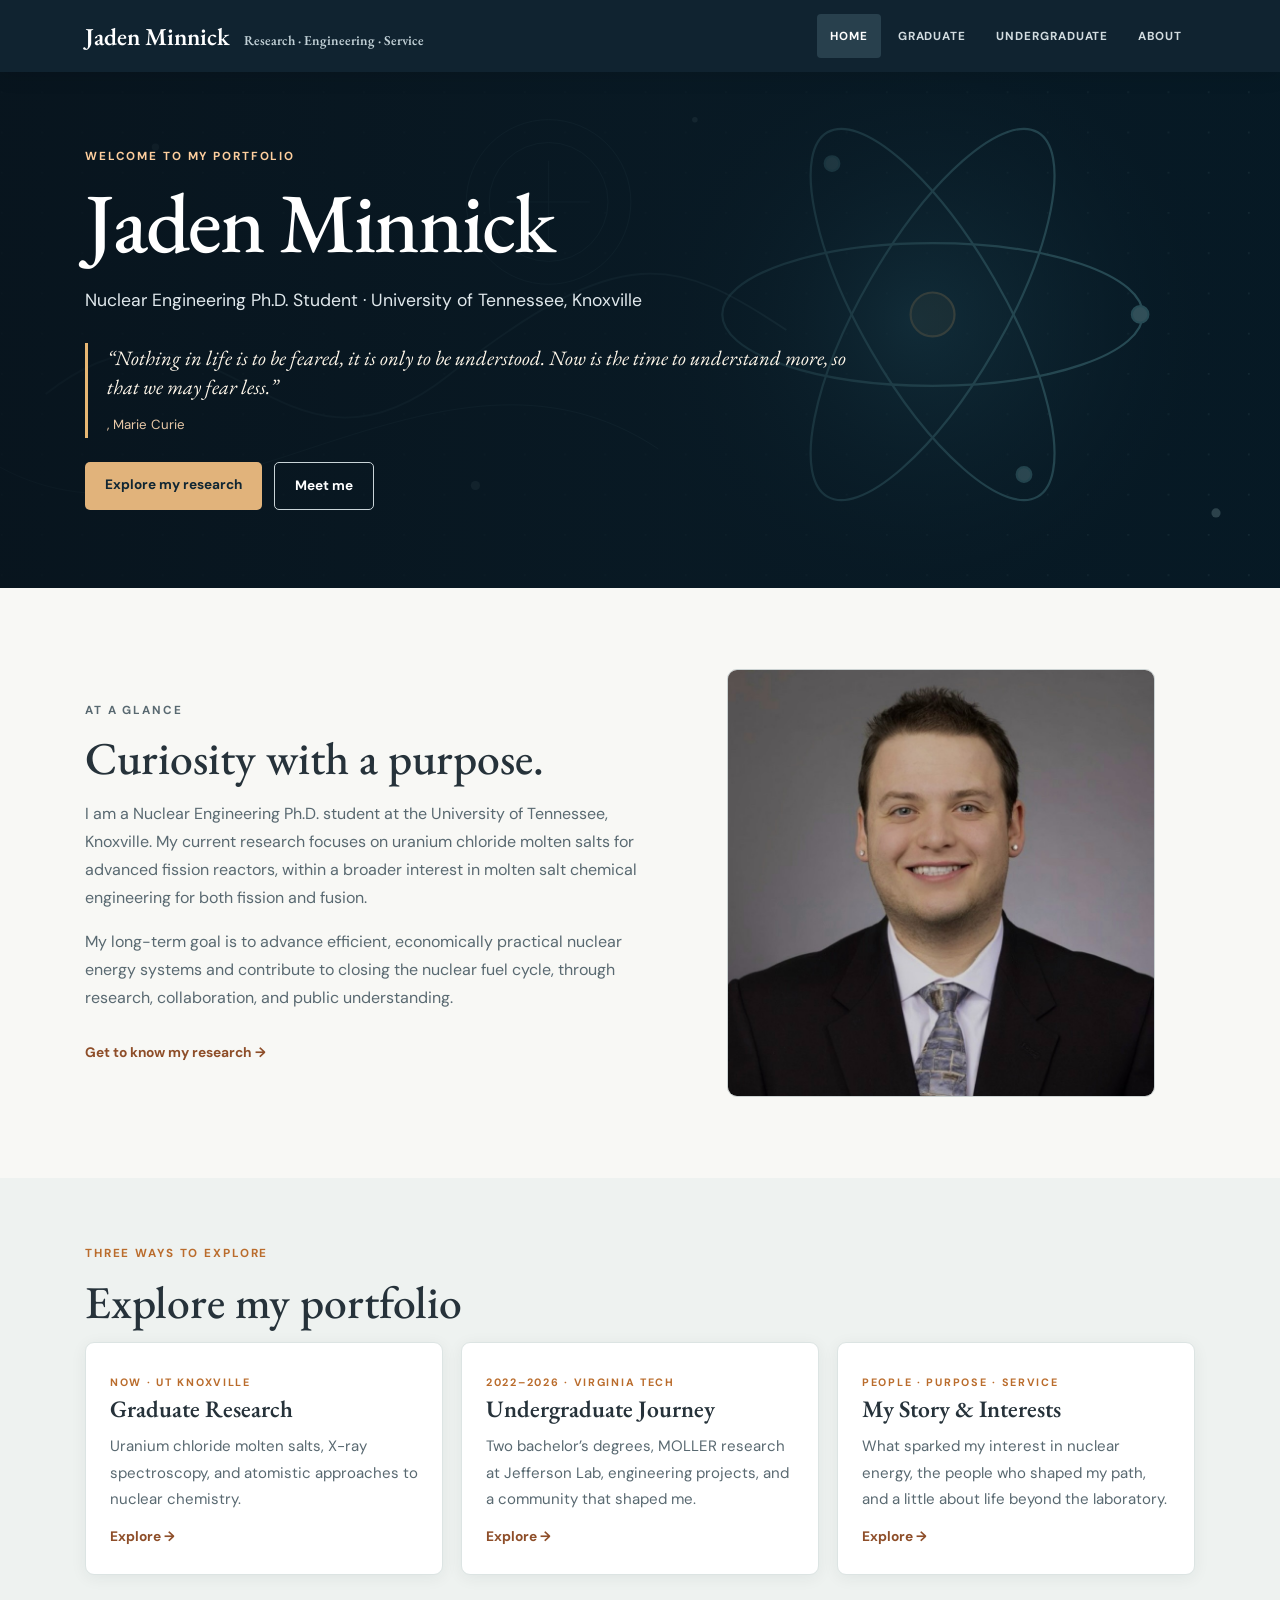
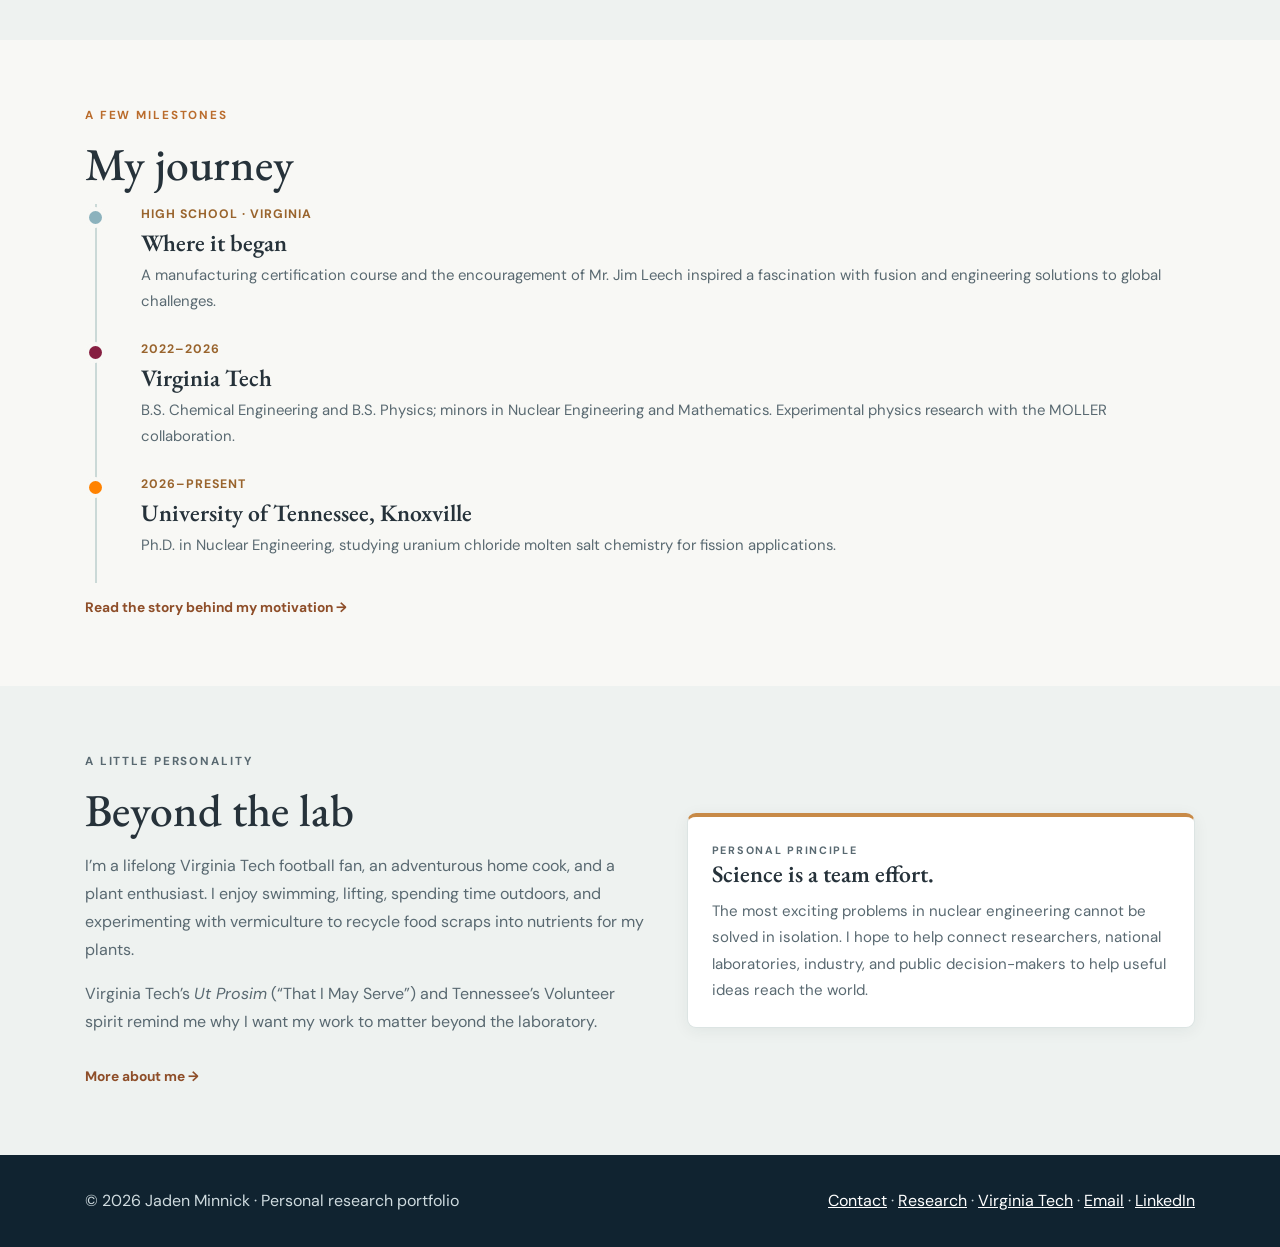
==== commit 15793d19: "Add files via upload" ====
--- a/index.html
+++ b/index.html
@@ -1,10 +1,3 @@
 <!DOCTYPE html>
 
-
-<html lang="en"><head><meta charset="utf-8"/><meta content="width=device-width, initial-scale=1" name="viewport"/><meta content="Jaden Minnick — Nuclear Engineering Ph.D. student at UT Knoxville researching uranium chloride molten salt chemistry for fission reactors, with interests in fusion and sustainable nuclear fuel cycles." name="description"/><title>Home | Jaden Minnick</title><link href="assets/css/site.css" rel="stylesheet"/></head><body class=""><a class="skip-link" href="#content">Skip to content</a><header class="site-nav"><div class="wrap nav-inner"><a class="brand" href="index.html">JM <span>·</span> Jaden Minnick</a><nav aria-label="Main navigation" class="nav-links"><a aria-current="page" class="active" href="index.html">Home</a><a href="graduate.html">Graduate</a><a href="undergraduate.html">Undergraduate</a><a href="career.html">Career</a><a href="about.html">About</a></nav></div></header><main id="content"><section class="hero home-hero"><div class="wrap hero-flex"><div><div class="eyebrow">Nuclear engineering · Molten salt chemistry · Energy systems</div><h1>Jaden Minnick</h1><p class="lede">Nuclear Engineering Ph.D. Student · University of Tennessee, Knoxville</p><p class="hero-quote">“Understanding nuclear materials today to help build more sustainable energy systems tomorrow.”</p><p class="small">I currently study uranium chloride molten salts for fission reactor applications at the University of Tennessee, Knoxville. My broader interests span molten salt chemical engineering for both fusion and fission, nuclear fuel-cycle sustainability, and the connection between science, industry, and public service.</p><div class="actions"><a class="button" href="graduate.html">Explore current research</a><a class="button secondary" href="#journey">My journey</a></div></div><figure class="photo tall" data-alt="Portrait of Jaden" data-photo="home-portrait.jpg"><figcaption>Your current portrait · add images/home-portrait.jpg</figcaption></figure></div></section>
-<section class="section"><div class="wrap story"><div><div class="eyebrow">Where it began</div><h2>“Fusion is the Future.”</h2><p>My interest in nuclear energy began in high school, in a manufacturing certification program supported through the National Science Foundation, the University of Virginia, and my local community college. We studied Lean manufacturing, Six Sigma, just-in-time production, and Kaizen. But what stayed with me most was our instructor, Mr. Jim Leech.</p><p>After more than 18 years as an engineer at Hershey and a career in industrial engineering consulting, Mr. Leech challenged us to think beyond the factory floor. He asked us to consider climate change, energy affordability, hunger, and other problems his generation was handing to ours—not as reasons to give up, but as challenges we could help solve.</p><p>We often talked about energy, and he would tell me, “Fusion is the Future.” Those conversations sparked my fascination with nuclear fusion and, eventually, with the broader potential of fission, fusion, and integrated nuclear-energy systems. Today, I want to understand how advanced nuclear technologies can be made safer, more resource-efficient, economically viable, and useful to more people.</p><a class="link" href="about.html">Read more about my path →</a></div><figure class="photo tall" data-alt="A meaningful photo from Jaden's journey into engineering" data-photo="home-story.jpg"><figcaption>Personal photograph: a meaningful moment from my journey into engineering</figcaption></figure></div></section>
-<section class="values-band"><div class="wrap values-inner"><div><div class="eyebrow">A commitment to service</div><h2>From <em>Ut Prosim</em> to the Volunteer spirit</h2></div><p>Virginia Tech's motto, <em>Ut Prosim</em>—“That I May Serve”—continues to shape how I approach engineering and leadership. At Tennessee, the Volunteer spirit feels like a continuation of that commitment: using what I learn to contribute to something beyond myself.</p></div></section><section class="section alt" id="mission"><div class="wrap"><div class="eyebrow">Long-term mission</div><h2>The kind of future I want to help build</h2><p class="section-lead">These are my professional ambitions—not claims that the technical challenges are solved.</p><div class="grid"><article class="card mission"><span class="tag">01 · Fuel cycle</span><h3>Closing the nuclear fuel cycle</h3><p>Advance technologies for separations, recycling, recovery, and responsible nuclear material management that make fuller use of valuable resources.</p></article><article class="card mission"><span class="tag">02 · Integrated systems</span><h3>Making nuclear work together</h3><p>Explore ways nuclear power, industrial heat, advanced reactor designs, and fuel-cycle infrastructure can operate as efficient, reliable, economically viable systems.</p></article><article class="card mission"><span class="tag">03 · People &amp; policy</span><h3>Building understanding and access</h3><p>Help communicate nuclear science clearly, advocate for evidence-based policy, and connect researchers, industry leaders, decision-makers, and the public.</p></article></div></div></section>
-<section class="section" id="journey"><div class="wrap"><div class="eyebrow">The path so far</div><h2>My journey</h2><p class="section-lead">Different chapters, one evolving direction. Select an institution or experience to explore the story.</p><div class="timeline"><article class="timeline-item"><div class="date">High school · Virginia</div><h3>Discovering engineering's power to make a difference</h3><p>Manufacturing certification courses and mentorship from Mr. Jim Leech introduced me to continuous improvement, global challenges, and the promise of fusion energy.</p><a class="link" href="about.html">The story behind my motivation →</a></article><article class="timeline-item" style="--dot:#861f41"><div class="date">2022 – 2026 · Blacksburg, VA</div><h3>Virginia Tech</h3><p>B.S. Chemical Engineering and B.S. Physics, with minors in Nuclear Engineering and Mathematics. Hands-on engineering, experimental physics, and leadership.</p><a class="link" href="undergraduate.html">Explore undergraduate years →</a></article><article class="timeline-item"><div class="date">2024 – 2026 · Newport News, VA</div><h3>Jefferson Lab · MOLLER Collaboration</h3><p>Detector diagnostics and experimental particle physics research during my undergraduate years.</p><a class="link" href="undergraduate.html">Research archive →</a></article><article class="timeline-item" style="--dot:#ff8200"><div class="date">2026 – Present · Knoxville, TN</div><h3>University of Tennessee, Knoxville</h3><p>Ph.D. in Nuclear Engineering, currently studying uranium chloride molten salt chemistry for fission reactor applications.</p><a class="link" href="graduate.html">Explore graduate research →</a></article><article class="timeline-item"><div class="date">What comes next</div><h3>Building toward national-scale impact</h3><p>My aspirations include nuclear-industry and national-laboratory leadership, with active engagement in public education and nuclear-energy policy.</p></article></div></div></section>
-<section class="section featured-focus"><div class="wrap story"><div><div class="eyebrow">Featured Ph.D. research · Current</div><h2>Uranium chloride molten salts for fission</h2><p>My present graduate research focuses on uranium chloride molten salt chemistry relevant to advanced fission reactors. I am interested in the local atomic environments and chemical interactions that influence how these complex salts behave under reactor-relevant conditions.</p><p>This is one part of a broader research vision: developing the chemical understanding and engineering tools needed for advanced fission systems, sustainable fuel cycles, and future fusion applications.</p><a class="button dark" href="graduate.html#ucl">Explore the research →</a></div><figure class="photo tall" data-alt="A photograph of Jaden's molten salt work or a research-appropriate setup" data-photo="ucl-research.jpg"><figcaption>My current research · add an approved laboratory or experiment photograph</figcaption></figure></div></section><section class="section alt"><div class="wrap"><div class="section-header"><div><div class="eyebrow">Research today</div><h2>Current questions</h2></div><a class="link" href="graduate.html">See graduate chapter →</a></div><div class="grid"><article class="card"><span class="tag">Current project · Fission</span><h3>Uranium chloride molten salts</h3><p>My current Ph.D. work investigates uranium chloride molten salt systems relevant to advanced fission reactor chemistry and fuel behavior.</p></article><article class="card"><span class="tag">Methods · Atomic structure</span><h3>Spectroscopy and atomistic models</h3><p>I am developing expertise in X-ray absorption spectroscopy, scattering analysis, and computational approaches for understanding local atomic structure.</p></article><article class="card"><span class="tag">Long-term direction · Fusion &amp; fuel cycle</span><h3>Integrated nuclear energy systems</h3><p>I want to apply insights from molten salt chemical engineering to advanced fission fuel cycles and, over time, fusion blanket technologies and sustainable nuclear systems.</p></article></div></div></section>
-<section class="section"><div class="wrap"><div class="eyebrow">The person behind the research</div><h2>A life beyond the laboratory</h2><p class="section-lead">Research is a big part of my life, but the people, places, and experiences along the way matter just as much.</p><div class="grid"><figure class="photo" data-alt="Travel &amp; experiences" data-photo="personal-travel.jpg"><figcaption>Travel &amp; experiences</figcaption></figure><figure class="photo" data-alt="Outdoors &amp; interests" data-photo="personal-outdoors.jpg"><figcaption>Outdoors &amp; interests</figcaption></figure><figure class="photo" data-alt="People &amp; memorable moments" data-photo="personal-people.jpg"><figcaption>People &amp; memorable moments</figcaption></figure></div><p class="smallprint" style="margin-top:18px">Personal photo captions are placeholders you can rewrite with real stories.</p></div></section>
-<section class="section" id="personal"><div class="wrap"><div class="section-header"><div><div class="eyebrow">Outside the laboratory</div><h2>Curiosity, community, and a little Hokie spirit.</h2></div><a class="link" href="about.html#outside">Get to know me →</a></div><p class="section-lead">I'm a lifelong Virginia Tech football fan, a sports enthusiast, an adventurous home cook, and someone who finds satisfaction in growing things—whether a garden or a new idea. I value spending time outdoors, staying active, and meeting people with different perspectives.</p><div class="grid photo-gallery compact-gallery"><figure class="photo" data-alt="Virginia Tech football game" data-photo="vt-gameday.jpg"><figcaption>Hokie football and lifelong school pride</figcaption></figure><figure class="photo" data-alt="A favorite home-cooked meal" data-photo="personal-cooking.jpg"><figcaption>Cooking and exploring cuisines</figcaption></figure><figure class="photo" data-alt="Plants and home gardening" data-photo="personal-garden.jpg"><figcaption>Gardening and sustainable habits</figcaption></figure></div></div></section></main><footer class="footer"><div class="wrap"><div>© <span id="year">2026</span> Jaden Minnick · Independent personal website</div><div><a href="about.html#contact">Contact</a> · <a href="graduate.html">Research</a> · <a href="undergraduate.html">Virginia Tech</a></div></div></footer><script src="assets/js/site.js"></script></body></html>+<html lang="en"><head><meta charset="utf-8"/><meta content="width=device-width,initial-scale=1" name="viewport"/><meta content="Nuclear engineering Ph.D. student researching molten salts for fission and fusion, and inspired by science, service, and energy innovation." name="description"/><title>Home | Jaden Minnick</title><link href="assets/css/site.css" rel="stylesheet"/></head><body><a class="skip" href="#main">Skip to main content</a><header class="site"><div class="shell"><a class="logo" href="index.html">Jaden Minnick <em>Research · Engineering · Service</em></a><nav aria-label="Main navigation" class="links"><a aria-current="page" href="index.html">Home</a><a href="graduate.html">Graduate</a><a href="undergraduate.html">Undergraduate</a><a href="about.html">About</a></nav></div></header><main id="main"><section class="hero hero--home"><div class="shell"><p class="eyebrow">Welcome to my portfolio</p><h1>Jaden Minnick</h1><p class="intro">Nuclear Engineering Ph.D. Student · University of Tennessee, Knoxville</p><blockquote class="quote"><p>“Nothing in life is to be feared, it is only to be understood. Now is the time to understand more, so that we may fear less.”</p><cite>,  Marie Curie</cite></blockquote><div class="hero-actions"><a class="button" href="graduate.html">Explore my research</a><a class="button outline" href="about.html">Meet me</a></div></div></section><section class="section"><div class="shell"><div class="chapter"><div><p class="eyebrow">At a glance</p><h2>Curiosity with a purpose.</h2><p>I am a Nuclear Engineering Ph.D. student at the University of Tennessee, Knoxville. My current research focuses on uranium chloride molten salts for advanced fission reactors, within a broader interest in molten salt chemical engineering for both fission and fusion.</p><p>My long-term goal is to advance efficient, economically practical nuclear energy systems and contribute to closing the nuclear fuel cycle, through research, collaboration, and public understanding.</p><a class="more" href="graduate.html">Get to know my research →</a></div><figure class="feature-img"><img alt="Professional portrait of Jaden Minnick" src="images/prof-picture.jpeg"/></figure></div></div></section><section class="section alt"><div class="shell"><div class="eyebrow">Three ways to explore</div><h2>Explore my portfolio</h2><div class="grid"><article class="panel"><span class="eyebrow">Now · UT Knoxville</span><h3>Graduate Research</h3><p>Uranium chloride molten salts, X-ray spectroscopy, and atomistic approaches to nuclear chemistry.</p><a class="more" href="graduate.html">Explore →</a></article><article class="panel"><span class="eyebrow">2022–2026 · Virginia Tech</span><h3>Undergraduate Journey</h3><p>Two bachelor’s degrees, MOLLER research at Jefferson Lab, engineering projects, and a community that shaped me.</p><a class="more" href="undergraduate.html">Explore →</a></article><article class="panel"><span class="eyebrow">People · Purpose · Service</span><h3>My Story &amp; Interests</h3><p>What sparked my interest in nuclear energy, the people who shaped my path, and a little about life beyond the laboratory.</p><a class="more" href="about.html">Explore →</a></article></div></div></section><section class="section"><div class="shell"><div class="eyebrow">A few milestones</div><h2>My journey</h2><div class="timeline"><article><time>High school · Virginia</time><h3>Where it began</h3><p>A manufacturing certification course and the encouragement of Mr. Jim Leech inspired a fascination with fusion and engineering solutions to global challenges.</p></article><article style="--dot:#861f41"><time>2022–2026</time><h3>Virginia Tech</h3><p>B.S. Chemical Engineering and B.S. Physics; minors in Nuclear Engineering and Mathematics. Experimental physics research with the MOLLER collaboration.</p></article><article style="--dot:#ff8200"><time>2026–Present</time><h3>University of Tennessee, Knoxville</h3><p>Ph.D. in Nuclear Engineering, studying uranium chloride molten salt chemistry for fission applications.</p></article></div><a class="more" href="about.html">Read the story behind my motivation →</a></div></section><section class="section alt"><div class="shell"><div class="chapter"><div><p class="eyebrow">A little personality</p><h2>Beyond the lab</h2><p>I’m a lifelong Virginia Tech football fan, an adventurous home cook, and a plant enthusiast. I enjoy swimming, lifting, spending time outdoors, and experimenting with vermiculture to recycle food scraps into nutrients for my plants.</p><p>Virginia Tech’s <em>Ut Prosim</em> (“That I May Serve”) and Tennessee’s Volunteer spirit remind me why I want my work to matter beyond the laboratory.</p><a class="more" href="about.html#outside">More about me →</a></div><div class="panel strong"><p class="eyebrow">Personal principle</p><h3>Science is a team effort.</h3><p>The most exciting problems in nuclear engineering cannot be solved in isolation. I hope to help connect researchers, national laboratories, industry, and public decision-makers to help useful ideas reach the world.</p></div></div></div></section></main><footer class="footer"><div class="shell"><p>© <span data-year="">2026</span> Jaden Minnick · Personal research portfolio</p><p><a href="about.html#contact">Contact</a> · <a href="graduate.html">Research</a> · <a href="undergraduate.html">Virginia Tech</a> · <a href="mailto:minnick@vols.utk.edu">Email</a> · <a href="https://www.linkedin.com/in/jaden-minnick/" rel="noopener noreferrer" target="_blank">LinkedIn</a></p></div></footer><script src="assets/js/site.js"></script></body></html>
--- a/assets/css/site.css
+++ b/assets/css/site.css
@@ -1,26 +1,13 @@
-@import url('https://fonts.googleapis.com/css2?family=DM+Sans:wght@300;400;500;600;700&family=EB+Garamond:wght@400;500;600;700&display=swap');
-:root{--ink:#1d252b;--muted:#5a666d;--surface:#fbfaf8;--line:#e3e5e3;--navy:#1d2f3e;--orange:#ff8200;--maroon:#861f41;--accent:#a45b26;--max:1130px}
-*{box-sizing:border-box}html{scroll-behavior:smooth}body{margin:0;background:var(--surface);color:var(--ink);font:400 16px/1.7 'DM Sans',sans-serif}a{color:inherit}img{max-width:100%;display:block}.wrap{width:min(var(--max),calc(100% - 40px));margin:auto}.site-nav{background:#1d2933;color:white;position:sticky;top:0;z-index:50;box-shadow:0 2px 20px #17222b18}.nav-inner{min-height:67px;display:flex;align-items:center;gap:27px;flex-wrap:wrap}.brand{text-decoration:none;font:600 1.5rem 'EB Garamond',serif;white-space:nowrap;margin-right:auto}.brand span{opacity:.6}.nav-links{display:flex;gap:22px;flex-wrap:wrap}.nav-links a{font-size:.79rem;text-decoration:none;letter-spacing:.05em;text-transform:uppercase;color:#e0e7eb}.nav-links a.active,.nav-links a:hover{color:#ffb973}.hero{position:relative;padding:100px 0 88px;color:#fff;background:linear-gradient(115deg,#1b3344 0%,#273c4c 60%,#554735 100%);overflow:hidden}.hero:after{content:'';position:absolute;inset:0;opacity:.12;background:repeating-linear-gradient(125deg,transparent 0,transparent 38px,#fff 39px,transparent 40px);pointer-events:none}.hero .wrap{position:relative;z-index:1}.eyebrow{text-transform:uppercase;letter-spacing:.17em;font-size:.72rem;font-weight:600;color:#af6f32}.hero .eyebrow{color:#ffd4a4}h1,h2,h3,h4{font-family:'EB Garamond',serif;line-height:1.16;margin:0 0 16px}h1{font-size:clamp(3rem,7vw,5.6rem);font-weight:500;letter-spacing:-.03em}h2{font-size:clamp(2rem,4vw,3rem);font-weight:500}h3{font-size:1.5rem}p{margin:0 0 18px}.lede{font-size:clamp(1rem,2vw,1.23rem);line-height:1.8;max-width:750px;color:#e2e6e9}.hero .small{color:#ccd6dc;max-width:660px}.actions{display:flex;gap:12px;flex-wrap:wrap;margin-top:28px}.button{display:inline-block;padding:11px 20px;border-radius:5px;background:#f3e8d8;color:#24313b;text-decoration:none;font-weight:600;font-size:.85rem}.button.secondary{background:transparent;color:white;border:1px solid #bac7d0}.button.dark{background:#24313b;color:white}.section{padding:72px 0}.section.alt{background:#f1f2ef}.section-header{display:flex;justify-content:space-between;align-items:end;gap:20px;flex-wrap:wrap;margin-bottom:24px}.section-header p{max-width:660px;color:var(--muted)}.grid{display:grid;grid-template-columns:repeat(3,minmax(0,1fr));gap:20px}.grid.two{grid-template-columns:repeat(2,minmax(0,1fr))}.card{background:white;border:1px solid var(--line);border-radius:10px;padding:25px;box-shadow:0 2px 16px #1d293308}.card h3{font-size:1.45rem}.card p,.muted{color:var(--muted)}.card .tag{display:inline-block;font-size:.71rem;color:#9b5419;text-transform:uppercase;letter-spacing:.1em;font-weight:700;margin-bottom:10px}.link{font-size:.88rem;color:#8e4922;font-weight:600;text-decoration:none}.link:hover{text-decoration:underline}.story{display:grid;grid-template-columns:1fr 1fr;gap:44px;align-items:center}.photo{position:relative;min-height:260px;border-radius:10px;overflow:hidden;background:linear-gradient(135deg,#dedbd4,#b7c8c9);border:1px solid #d1d4d1;display:flex;align-items:flex-end;justify-content:flex-start}.photo::before{content:'YOUR PHOTO HERE';font-size:.75rem;letter-spacing:.15em;color:#4c5757;font-weight:600;position:absolute;top:45%;left:0;right:0;text-align:center}.photo img{width:100%;height:100%;object-fit:cover;position:absolute;inset:0}.photo figcaption{position:relative;z-index:1;background:#172632b8;color:#fff;width:100%;padding:10px 14px;font-size:.76rem}.photo.tall{min-height:390px}.timeline{position:relative;margin-top:20px;padding-left:30px;border-left:2px solid #c9c9c2}.timeline-item{position:relative;padding:0 0 32px 24px}.timeline-item:before{content:'';height:13px;width:13px;background:var(--dot,#a36a46);border:3px solid var(--surface);border-radius:100%;position:absolute;left:-38px;top:5px;box-shadow:0 0 0 1px #9ca8a9}.timeline-item h3{margin-bottom:2px}.timeline-item .date{font-size:.78rem;font-weight:700;letter-spacing:.08em;color:#945326;text-transform:uppercase}.timeline-item p{max-width:700px;color:var(--muted)}.pill{font-size:.74rem;border:1px solid #cdd2d1;border-radius:99px;padding:3px 10px;display:inline-block;color:#4c5a63}.band{padding:28px 0;background:#e8e7e2}.band .wrap{display:flex;align-items:center;justify-content:space-between;gap:20px;flex-wrap:wrap}.footer{padding:35px 0;background:#182630;color:#c7d0d5}.footer .wrap{display:flex;justify-content:space-between;gap:18px;flex-wrap:wrap}.footer a{color:#fff}.theme-ut .hero{background:linear-gradient(115deg,#242525,#47433a 63%,#9d541a)}.theme-ut .eyebrow{color:#bb5e13}.theme-ut .card{border-top:3px solid #ff8200}.theme-vt .hero{background:linear-gradient(115deg,#4d1428,#861f41)}.smallprint{font-size:.8rem;color:var(--muted)}.hero-flex{display:grid;grid-template-columns:1.4fr .8fr;gap:50px;align-items:center}.hero-flex .photo{min-height:330px;background:linear-gradient(135deg,#ccd0ca,#7b9291)}.hero-flex .photo::before{color:#29404c}.notice{padding:15px 18px;background:#f8f3e9;border-left:3px solid #b47138;border-radius:3px;color:#6f573e;font-size:.9rem}.page-intro{padding:54px 0 28px}.page-intro p{max-width:800px;color:var(--muted)}.split-list{display:grid;grid-template-columns:1fr 1fr;gap:32px}.mini-heading{font-size:.8rem;text-transform:uppercase;letter-spacing:.12em;font-weight:700;color:#a05c2f}.research-detail{padding:28px 0;border-top:1px solid #dedfdb}.research-detail h3{margin-bottom:7px}.research-detail p{max-width:880px;color:var(--muted)}.inline-tags{display:flex;gap:7px;flex-wrap:wrap}.active-label{display:inline-block;font-size:.74rem;font-weight:700;background:#e9e8e1;border-radius:99px;padding:2px 10px;margin-bottom:10px}
-@media(max-width:800px){.nav-inner{padding:12px 0;gap:12px}.brand{width:100%}.nav-links{gap:13px}.nav-links a{font-size:.7rem}.grid,.grid.two,.story,.split-list,.hero-flex{grid-template-columns:1fr}.hero{padding:65px 0}.section{padding:50px 0}.hero-flex .photo{min-height:240px}}
+@import url('https://fonts.googleapis.com/css2?family=DM+Sans:wght@400;500;600;700&family=EB+Garamond:ital,wght@0,400;0,500;0,600;1,400;1,500&display=swap');
+:root{--text:#26323a;--muted:#596971;--cream:#f8f8f5;--line:#dce4e3;--accent:#d18e47;--nav:#0d2231;--max:1110px}*{box-sizing:border-box}html{scroll-behavior:smooth}body{margin:0;background:var(--cream);color:var(--text);font:400 16px/1.75 'DM Sans',sans-serif}img{max-width:100%}a{color:inherit}.shell{width:min(var(--max),calc(100% - 40px));margin:auto}.skip{position:absolute;left:-9000px}.skip:focus{left:12px;top:12px;padding:12px;background:#fff;z-index:500}header.site{position:sticky;top:0;z-index:100;background:#102330;box-shadow:0 2px 20px #0002}header.site .shell{display:flex;align-items:center;justify-content:space-between;gap:20px;min-height:72px}.logo{font:600 1.52rem 'EB Garamond',serif;text-decoration:none;color:#fff;white-space:nowrap}.logo em{font-style:normal;color:#c2d1d7;font-size:.85rem;margin-left:9px}.links{display:flex;align-items:center;gap:4px;flex-wrap:wrap}.links a{text-decoration:none;text-transform:uppercase;letter-spacing:.08em;color:#d2dce0;font-size:.73rem;font-weight:700;padding:12px 13px;border-radius:4px}.links a[aria-current],.links a:hover{background:#28404d;color:#fff}main{min-height:70vh}.hero{position:relative;isolation:isolate;min-height:435px;display:flex;align-items:center;color:#fff;background:#0c2534;overflow:hidden}.hero:before{content:"";position:absolute;inset:0;z-index:-2;background-position:center;background-size:cover}.hero:after{content:"";position:absolute;inset:0;z-index:-1;background:linear-gradient(90deg,rgba(8,20,29,.91) 0%,rgba(9,25,35,.85) 53%,rgba(6,23,31,.43) 100%)}.hero--home:before{background-image:url('../nuclear-orbits.svg')}.hero--graduate:before{background-color:#ff8200;background-image:conic-gradient(#ff8200 25%,#fff 0 50%,#ff8200 0 75%,#fff 0);background-size:132px 132px}.hero--graduate:after{background:linear-gradient(90deg,rgba(14,19,22,.94) 0%,rgba(17,20,22,.82) 50%,rgba(8,10,11,.64) 100%)}.hero--undergraduate:before{background-image:url('../../images/HokieStone.jpg')}.hero--undergraduate:after{background:linear-gradient(90deg,rgba(71,10,31,.94) 0%,rgba(76,18,38,.86) 58%,rgba(50,10,28,.52) 100%)}.hero--career:before{background-image:url('../nuclear-orbits.svg')}.hero--about:before{background-image:url('../../images/HokieStone.jpg')}.hero .shell{padding:74px 0 78px}.eyebrow{text-transform:uppercase;letter-spacing:.16em;color:#ba6c2c;font-size:.73rem;font-weight:700;margin:0 0 12px}.hero .eyebrow{color:#ffcf9e}.hero h1{font:500 clamp(3.1rem,6.6vw,5.3rem)/1.06 'EB Garamond',serif;max-width:850px;letter-spacing:-.025em;margin:0 0 17px}.hero .intro{font-size:1.1rem;max-width:720px;color:#e1e9ed;line-height:1.8;margin:0 0 20px}.hero .byline{font-size:.88rem;color:#d8e0e2}.hero--graduate .eyebrow{color:#ffc78e}.button{display:inline-block;text-decoration:none;background:#e1b37b;color:#102633;padding:11px 20px;border-radius:5px;font-weight:700;font-size:.85rem;transition:transform .2s}.button:hover{transform:translateY(-2px)}.button.outline{background:transparent;border:1px solid #c9d4d8;color:#fff}.hero-actions{display:flex;gap:12px;flex-wrap:wrap;margin-top:24px}.quote{margin:26px 0 0;max-width:780px;border-left:3px solid #e7b773;padding-left:19px}.quote p{font:italic 1.28rem/1.45 'EB Garamond',serif;color:#fff7ea;margin:0 0 8px}.quote cite{font-size:.83rem;color:#e9c9a8;font-style:normal}.section{padding:65px 0}.section.alt{background:#eef2f0}.section.tight{padding:44px 0}.section h2{font:500 clamp(2.05rem,4vw,2.85rem)/1.15 'EB Garamond',serif;margin:0 0 14px}.section h3{font:600 1.48rem/1.2 'EB Garamond',serif;margin:0 0 10px}.lead{max-width:810px;color:var(--muted);margin:0 0 25px}.text p{margin:0 0 17px}.grid{display:grid;grid-template-columns:repeat(3,minmax(0,1fr));gap:18px}.grid.two{grid-template-columns:repeat(2,minmax(0,1fr))}.panel{background:#fff;border:1px solid var(--line);border-radius:9px;padding:24px;box-shadow:0 3px 16px #152e3510}.panel p{margin:0;color:var(--muted);font-size:.94rem}.panel .eyebrow{font-size:.67rem}.panel strong{color:#26353a}.panel.strong{border-top:4px solid #c88a47}.chapter{display:grid;grid-template-columns:1.05fr .95fr;gap:40px;align-items:center}.chapter p{color:var(--muted)}.feature-img{border-radius:10px;overflow:hidden;border:1px solid #cbd2d2;background:#e2e6e3}.feature-img img{display:block;width:100%;height:auto;max-height:440px;object-fit:contain;object-position:center;background:#e7e9e8}.feature-img figcaption{background:#23363f;color:#fff;padding:11px 14px;font-size:.77rem}.timeline{border-left:2px solid #cbd9d7;padding-left:29px;margin-left:10px}.timeline article{position:relative;padding:0 0 25px 15px}.timeline article:before{content:"";position:absolute;left:-37px;top:7px;width:13px;height:13px;border-radius:50%;background:var(--dot,#8cb2bd);box-shadow:0 0 0 4px #f8f8f5}.timeline time{display:block;color:#99642d;font-size:.77rem;text-transform:uppercase;letter-spacing:.08em;font-weight:700}.timeline h3{margin:3px 0 5px}.timeline p{margin:0;color:var(--muted);font-size:.93rem}.more{display:inline-block;text-decoration:none;color:#8e4e29;font-weight:700;font-size:.86rem;margin-top:12px}.more:hover{text-decoration:underline}.photo-strip{display:grid;grid-template-columns:repeat(3,1fr);gap:16px}.photo-strip figure{margin:0;border-radius:8px;overflow:hidden;background:#dce4e4;border:1px solid #d4dedf}.photo-strip img{height:175px;width:100%;object-fit:cover;display:block}.photo-strip figcaption{font-size:.81rem;padding:11px 13px;background:white}.placeholder{height:175px;display:flex;align-items:center;justify-content:center;text-align:center;padding:20px;color:#617078;background:repeating-linear-gradient(135deg,#e8eeee 0,#e8eeee 18px,#e1e9e9 18px,#e1e9e9 36px);font-size:.8rem;letter-spacing:.05em}.research-list{display:grid;grid-template-columns:1fr;gap:15px}.research{background:#fff;border:1px solid var(--line);border-left:4px solid #db8f32;padding:24px 26px;border-radius:7px}.research h3{margin:0 0 7px}.research p{margin:0 0 12px;color:var(--muted)}.tag{display:inline-block;color:#9c5d29;text-transform:uppercase;font-size:.7rem;font-weight:700;letter-spacing:.1em;margin-bottom:8px}.chips{display:flex;gap:8px;flex-wrap:wrap;margin-top:12px}.chips span{font-size:.77rem;color:#445861;border-radius:30px;border:1px solid #cad8d8;padding:3px 10px}details{border-top:1px solid #dbe1e1;margin-top:15px}summary{cursor:pointer;font-size:.87rem;font-weight:700;padding:14px 1px;color:#35566a}details p{font-size:.91rem}details[open] summary{color:#a86030}.small{color:#667880;font-size:.83rem}.callout{border-left:4px solid #ff8200;background:#fff4e5;padding:18px 22px;border-radius:5px}.footer{background:#102330;padding:32px 0;color:#cfdbdf}.footer .shell{display:flex;justify-content:space-between;flex-wrap:wrap;gap:15px}.footer a{color:#fff}.footer p{margin:0}.section .right{text-align:right}.archive-link{background:#f6ede7;border:1px solid #e3d0cb;border-radius:9px;padding:25px}.archive-link .button{background:#861f41;color:#fff}.ut-bar{height:8px;background:conic-gradient(#ff8200 25%,#fff 0 50%,#ff8200 0 75%,#fff 0);background-size:26px 26px}.section.cta{background:#17303e;color:#fff}.section.cta p{color:#d5dfe2}.section.cta .more{color:#f6c593}.section.cta .button{background:#f4c28b}.mini-bio{font-size:1rem}.skip:focus-visible,a:focus-visible,summary:focus-visible{outline:2px solid #f5ac62;outline-offset:3px}.breadcrumbs{font-size:.8rem;color:#697981;margin:18px 0 0}.breadcrumbs a{color:#3c6877}.about-hobbies{columns:2;column-gap:45px}.about-hobbies p{break-inside:avoid}@media(max-width:800px){header.site .shell{padding:11px 0;align-items:start;flex-direction:column}.links{gap:0}.links a{padding:8px 9px;font-size:.68rem}.hero{min-height:390px}.hero .shell{padding:61px 0}.hero:after{background:linear-gradient(90deg,#0b1b25eb,#102d38b8)}.hero--graduate:after{background:#15191bd9}.grid,.grid.two,.chapter,.photo-strip{grid-template-columns:1fr}.section{padding:48px 0}.feature-img img{height:auto;max-height:440px}.about-hobbies{columns:1}}
+@media(prefers-reduced-motion:reduce){html{scroll-behavior:auto}.button{transition:none}}
+/* Keep the square portrait fully visible regardless of the desktop column width. */
+.chapter figure.feature-img:has(img[src*="prof-picture"]) img {aspect-ratio:1/1; width:100%;height:auto;max-height:none;object-fit:contain;}
+.moments-tbd{font:500 1.6rem/1.3 "EB Garamond",serif;color:#52666f;margin:18px 0 0;}
+.section a:not(.button):hover{text-decoration:underline;}
 
-/* V2 storytelling additions */
-.skip-link{position:absolute;left:-9999px;top:0;background:#fff;color:#111;padding:10px;z-index:1000}.skip-link:focus{left:10px}
-.home-hero{background:linear-gradient(115deg,#162b3b,#314457 65%,#63513f)}
-.career-hero{background:linear-gradient(115deg,#172d3c,#3a4142 75%,#75604c)}
-.about-hero{background:linear-gradient(115deg,#273744,#4c514b 70%,#74664e)}
-.hero-quote{border-left:3px solid #f2ba74;padding-left:17px;color:#fff0d5;font-family:'EB Garamond',serif;font-style:italic;font-size:clamp(1.3rem,2.6vw,1.8rem);line-height:1.35;max-width:720px;margin:24px 0}
-.section-lead{max-width:850px;color:var(--muted);margin-bottom:28px}
-.mission{border-top:3px solid #bd7948}.goal-section{background:#fffaf2}.photo-gallery{margin-top:28px}
-.expand{border-top:1px solid #d5d6d2;margin-top:16px}.expand:last-child{border-bottom:1px solid #d5d6d2}.expand summary{padding:15px 4px;cursor:pointer;display:flex;align-items:center;justify-content:space-between;gap:15px;font-size:.9rem;font-weight:600;color:#3b4246;list-style:none}.expand summary::-webkit-details-marker{display:none}.expand summary:hover{color:#ab611f}.expand summary:focus-visible{outline:2px solid #ff8200}.expand-content{padding:0 8px 17px}.expand-content p{margin:8px 0}.summary-icon{font-size:1.5rem;color:#ba6b21}.expand[open] .summary-icon{transform:rotate(45deg)}
-.card p:last-child{margin-bottom:0}.section .photo{margin:0}
-@media(prefers-reduced-motion:reduce){html{scroll-behavior:auto}}
-
-/* v4: professional storytelling, gallery and accessible details */
-.values-band{background:#e9ecea;border-block:1px solid #d9dfdc;padding:42px 0}.values-inner{display:grid;grid-template-columns:1fr 1.2fr;align-items:center;gap:48px}.values-inner h2{font-size:2.15rem;margin:6px 0}.values-inner p{margin:0;color:#445058}.compact-gallery{margin-top:28px}.compact-gallery .photo{min-height:215px}.research-methods{padding-top:48px;margin-top:42px;border-top:1px solid #ddd}.research-methods > p{max-width:900px}.research-methods .card{margin-bottom:18px}.research-methods .grid{margin-top:20px}.photo:has(img)::before{display:none}.photo img{object-position:center}.timeline-item:focus-within{outline-offset:5px}a:focus-visible,button:focus-visible{outline:2px solid #ef880f;outline-offset:3px}@media(max-width:800px){.values-inner{grid-template-columns:1fr;gap:12px}.compact-gallery .photo{min-height:190px}}
-
-/* v5 research spotlight */
-.featured-focus{background:#fff9ef;border-block:1px solid #eee0d0}
-.featured-focus .eyebrow{color:#ae5f15}
-.research-status{background:#fff4e6;border-left:4px solid #ff8200;padding:17px 20px;color:#4b4138;margin:12px 0 25px;line-height:1.7;border-radius:4px}
-#ucl,#research,#journey,#life,#contact,#outside{scroll-margin-top:100px}
-@media(max-width:800px){.featured-focus .story{gap:18px}}
+/* Professional contact links on the About page. */
+.contact-details{display:flex;flex-direction:column;gap:12px;margin:20px 0 12px}
+.contact-link{display:flex;flex-direction:column;gap:0;padding:12px 14px;border:1px solid var(--line);border-radius:7px;background:#f7f9f8;text-decoration:none;color:#224756;overflow-wrap:anywhere}
+.contact-link:hover{background:#e9f0ed;text-decoration:underline}
+.contact-label{text-transform:uppercase;letter-spacing:.1em;font-size:.66rem;font-weight:700;color:#99642d}
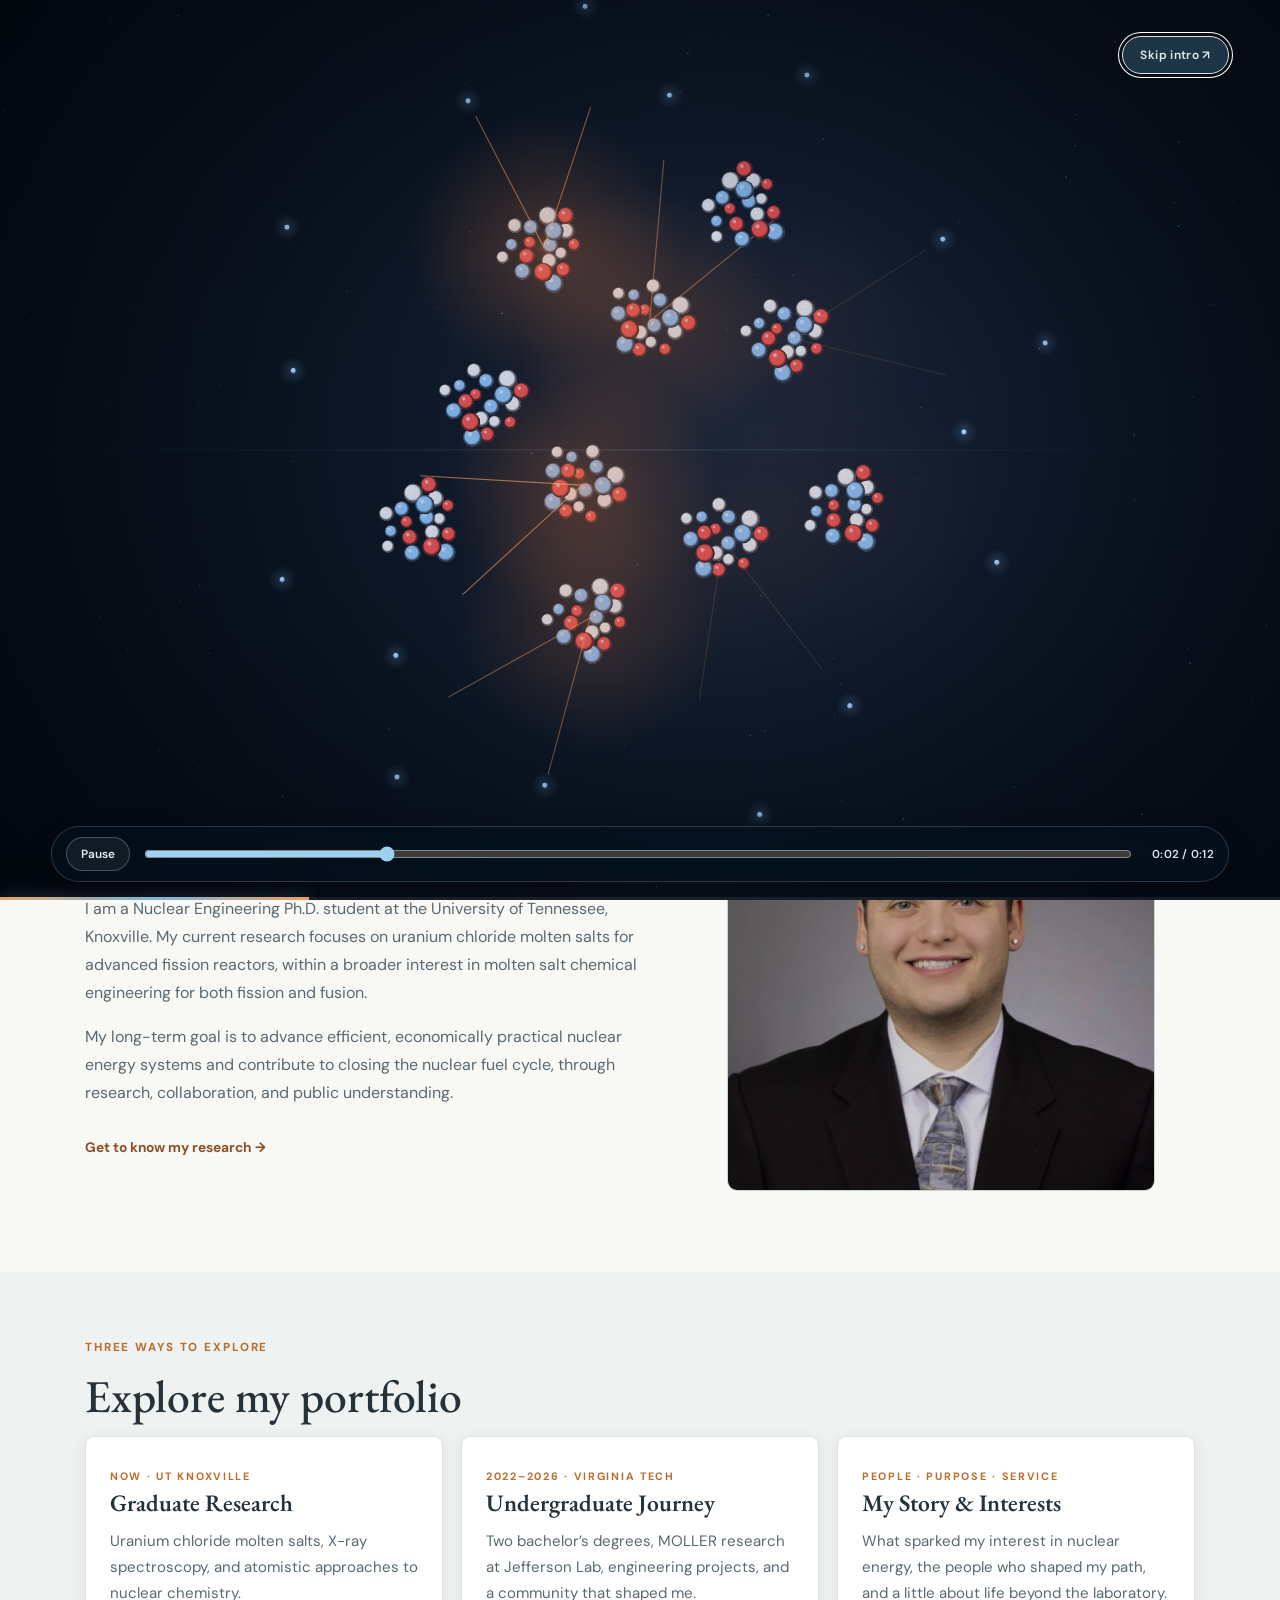
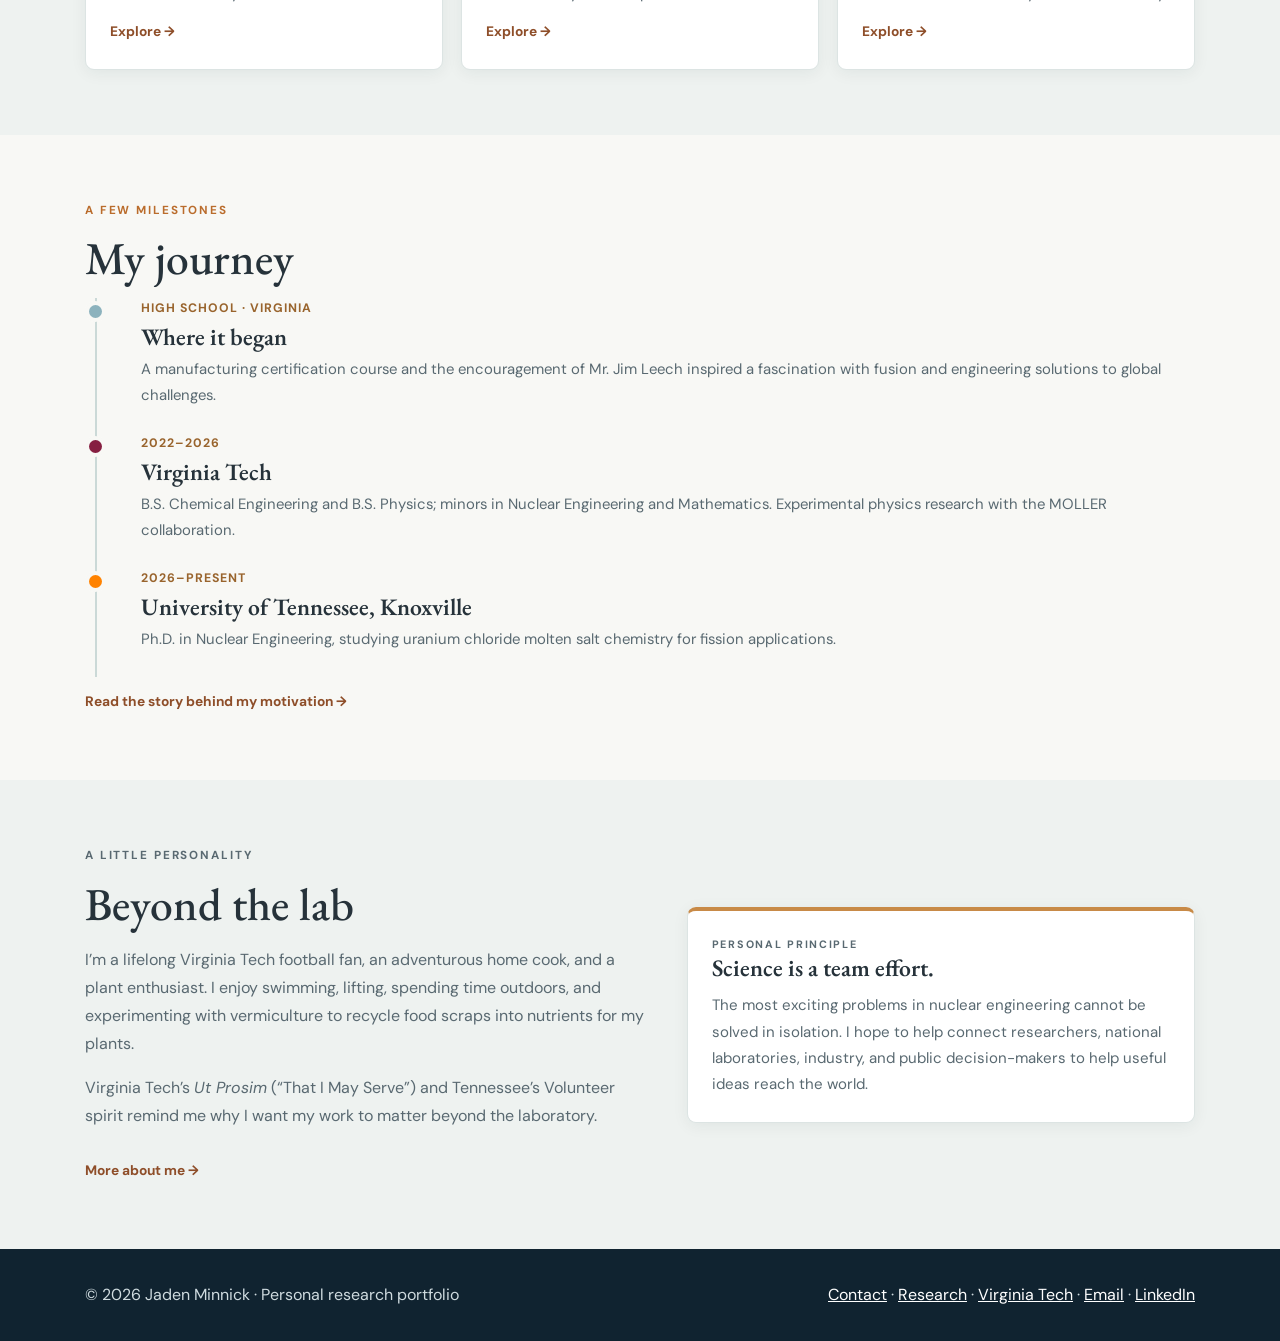
==== commit ca8bdf53: "Add files via upload" ====
--- a/index.html
+++ b/index.html
@@ -1,3 +1,14 @@
 <!DOCTYPE html>
 
-<html lang="en"><head><meta charset="utf-8"/><meta content="width=device-width,initial-scale=1" name="viewport"/><meta content="Nuclear engineering Ph.D. student researching molten salts for fission and fusion, and inspired by science, service, and energy innovation." name="description"/><title>Home | Jaden Minnick</title><link href="assets/css/site.css" rel="stylesheet"/></head><body><a class="skip" href="#main">Skip to main content</a><header class="site"><div class="shell"><a class="logo" href="index.html">Jaden Minnick <em>Research · Engineering · Service</em></a><nav aria-label="Main navigation" class="links"><a aria-current="page" href="index.html">Home</a><a href="graduate.html">Graduate</a><a href="undergraduate.html">Undergraduate</a><a href="about.html">About</a></nav></div></header><main id="main"><section class="hero hero--home"><div class="shell"><p class="eyebrow">Welcome to my portfolio</p><h1>Jaden Minnick</h1><p class="intro">Nuclear Engineering Ph.D. Student · University of Tennessee, Knoxville</p><blockquote class="quote"><p>“Nothing in life is to be feared, it is only to be understood. Now is the time to understand more, so that we may fear less.”</p><cite>,  Marie Curie</cite></blockquote><div class="hero-actions"><a class="button" href="graduate.html">Explore my research</a><a class="button outline" href="about.html">Meet me</a></div></div></section><section class="section"><div class="shell"><div class="chapter"><div><p class="eyebrow">At a glance</p><h2>Curiosity with a purpose.</h2><p>I am a Nuclear Engineering Ph.D. student at the University of Tennessee, Knoxville. My current research focuses on uranium chloride molten salts for advanced fission reactors, within a broader interest in molten salt chemical engineering for both fission and fusion.</p><p>My long-term goal is to advance efficient, economically practical nuclear energy systems and contribute to closing the nuclear fuel cycle, through research, collaboration, and public understanding.</p><a class="more" href="graduate.html">Get to know my research →</a></div><figure class="feature-img"><img alt="Professional portrait of Jaden Minnick" src="images/prof-picture.jpeg"/></figure></div></div></section><section class="section alt"><div class="shell"><div class="eyebrow">Three ways to explore</div><h2>Explore my portfolio</h2><div class="grid"><article class="panel"><span class="eyebrow">Now · UT Knoxville</span><h3>Graduate Research</h3><p>Uranium chloride molten salts, X-ray spectroscopy, and atomistic approaches to nuclear chemistry.</p><a class="more" href="graduate.html">Explore →</a></article><article class="panel"><span class="eyebrow">2022–2026 · Virginia Tech</span><h3>Undergraduate Journey</h3><p>Two bachelor’s degrees, MOLLER research at Jefferson Lab, engineering projects, and a community that shaped me.</p><a class="more" href="undergraduate.html">Explore →</a></article><article class="panel"><span class="eyebrow">People · Purpose · Service</span><h3>My Story &amp; Interests</h3><p>What sparked my interest in nuclear energy, the people who shaped my path, and a little about life beyond the laboratory.</p><a class="more" href="about.html">Explore →</a></article></div></div></section><section class="section"><div class="shell"><div class="eyebrow">A few milestones</div><h2>My journey</h2><div class="timeline"><article><time>High school · Virginia</time><h3>Where it began</h3><p>A manufacturing certification course and the encouragement of Mr. Jim Leech inspired a fascination with fusion and engineering solutions to global challenges.</p></article><article style="--dot:#861f41"><time>2022–2026</time><h3>Virginia Tech</h3><p>B.S. Chemical Engineering and B.S. Physics; minors in Nuclear Engineering and Mathematics. Experimental physics research with the MOLLER collaboration.</p></article><article style="--dot:#ff8200"><time>2026–Present</time><h3>University of Tennessee, Knoxville</h3><p>Ph.D. in Nuclear Engineering, studying uranium chloride molten salt chemistry for fission applications.</p></article></div><a class="more" href="about.html">Read the story behind my motivation →</a></div></section><section class="section alt"><div class="shell"><div class="chapter"><div><p class="eyebrow">A little personality</p><h2>Beyond the lab</h2><p>I’m a lifelong Virginia Tech football fan, an adventurous home cook, and a plant enthusiast. I enjoy swimming, lifting, spending time outdoors, and experimenting with vermiculture to recycle food scraps into nutrients for my plants.</p><p>Virginia Tech’s <em>Ut Prosim</em> (“That I May Serve”) and Tennessee’s Volunteer spirit remind me why I want my work to matter beyond the laboratory.</p><a class="more" href="about.html#outside">More about me →</a></div><div class="panel strong"><p class="eyebrow">Personal principle</p><h3>Science is a team effort.</h3><p>The most exciting problems in nuclear engineering cannot be solved in isolation. I hope to help connect researchers, national laboratories, industry, and public decision-makers to help useful ideas reach the world.</p></div></div></div></section></main><footer class="footer"><div class="shell"><p>© <span data-year="">2026</span> Jaden Minnick · Personal research portfolio</p><p><a href="about.html#contact">Contact</a> · <a href="graduate.html">Research</a> · <a href="undergraduate.html">Virginia Tech</a> · <a href="mailto:minnick@vols.utk.edu">Email</a> · <a href="https://www.linkedin.com/in/jaden-minnick/" rel="noopener noreferrer" target="_blank">LinkedIn</a></p></div></footer><script src="assets/js/site.js"></script></body></html>+<html lang="en"><head><meta charset="utf-8"/><meta content="width=device-width,initial-scale=1" name="viewport"/><meta content="Nuclear engineering Ph.D. student researching molten salts for fission and fusion, and inspired by science, service, and energy innovation." name="description"/><title>Home | Jaden Minnick</title><link href="assets/css/site.css" rel="stylesheet"/></head><body><div class="cinematic" id="cinematic-intro" role="dialog" aria-modal="true" aria-label="Animated nuclear energy introduction" hidden>
+  <canvas id="cinematic-canvas" aria-hidden="true"></canvas>
+  <div class="cinematic-vignette" aria-hidden="true"></div>
+  <button id="skip-cinematic" class="cinematic-skip" type="button">Skip intro <span aria-hidden="true">↗</span></button>
+  <div class="cinematic-controls" aria-label="Animation controls">
+    <button id="cinematic-play-pause" class="cinematic-play-pause" type="button" aria-pressed="false">Pause</button>
+    <label class="visually-hidden" for="cinematic-scrubber">Animation timeline</label>
+    <input id="cinematic-scrubber" class="cinematic-scrubber" type="range" min="0" max="12000" step="10" value="0" aria-label="Animation timeline"/>
+    <span id="cinematic-time" class="cinematic-time" aria-live="off">0:00 / 0:12</span>
+  </div>
+  <div class="cinematic-progress" aria-hidden="true"><span id="cinematic-progress-fill"></span></div>
+</div><a class="skip" href="#main">Skip to main content</a><header class="site"><div class="shell"><a class="logo" href="index.html">Jaden Minnick <em>Research · Engineering · Service</em></a><nav aria-label="Main navigation" class="links"><a aria-current="page" href="index.html">Home</a><a href="graduate.html">Graduate</a><a href="undergraduate.html">Undergraduate</a><a href="about.html">About</a></nav></div></header><main id="main"><section class="hero hero--home hero--sim"><canvas aria-hidden="true" id="molecular-canvas"></canvas><div class="shell"><p class="eyebrow">Welcome to my portfolio</p><h1>Jaden Minnick</h1><p class="intro">Nuclear Engineering Ph.D. Student · University of Tennessee, Knoxville</p><blockquote class="quote"><p>“Nothing in life is to be feared, it is only to be understood. Now is the time to understand more, so that we may fear less.”</p><cite>Marie Curie</cite></blockquote><div class="hero-actions"><a class="button" href="graduate.html">Explore my research</a><a class="button outline" href="about.html">Meet me</a></div><div aria-label="Interactive molten salt illustration" class="sim-controls"><div class="sim-topline"><span class="sim-indicator"></span><span>ION MOTION STUDY</span><button id="replay-cinematic" class="sim-replay" type="button">Replay intro</button><button aria-pressed="false" id="sim-toggle" type="button">Pause</button></div><label for="temperature-slider">Temperature <strong id="temperature-value">900 K</strong></label><input aria-label="Temperature in kelvin" id="temperature-slider" max="1600" min="600" step="50" type="range" value="900"/><div class="sim-range"><span>600 K</span><span>1600 K</span></div><p class="sim-note">Illustrative visualization. Motion scales with √T, not simulation data.</p></div></div></section><section class="section"><div class="shell"><div class="chapter"><div><p class="eyebrow">At a glance</p><h2>Curiosity with a purpose.</h2><p>I am a Nuclear Engineering Ph.D. student at the University of Tennessee, Knoxville. My current research focuses on uranium chloride molten salts for advanced fission reactors, within a broader interest in molten salt chemical engineering for both fission and fusion.</p><p>My long-term goal is to advance efficient, economically practical nuclear energy systems and contribute to closing the nuclear fuel cycle, through research, collaboration, and public understanding.</p><a class="more" href="graduate.html">Get to know my research →</a></div><figure class="feature-img"><img alt="Professional portrait of Jaden Minnick" src="images/prof-picture.jpeg"/></figure></div></div></section><section class="section alt"><div class="shell"><div class="eyebrow">Three ways to explore</div><h2>Explore my portfolio</h2><div class="grid"><article class="panel"><span class="eyebrow">Now · UT Knoxville</span><h3>Graduate Research</h3><p>Uranium chloride molten salts, X-ray spectroscopy, and atomistic approaches to nuclear chemistry.</p><a class="more" href="graduate.html">Explore →</a></article><article class="panel"><span class="eyebrow">2022–2026 · Virginia Tech</span><h3>Undergraduate Journey</h3><p>Two bachelor’s degrees, MOLLER research at Jefferson Lab, engineering projects, and a community that shaped me.</p><a class="more" href="undergraduate.html">Explore →</a></article><article class="panel"><span class="eyebrow">People · Purpose · Service</span><h3>My Story &amp; Interests</h3><p>What sparked my interest in nuclear energy, the people who shaped my path, and a little about life beyond the laboratory.</p><a class="more" href="about.html">Explore →</a></article></div></div></section><section class="section"><div class="shell"><div class="eyebrow">A few milestones</div><h2>My journey</h2><div class="timeline"><article><time>High school · Virginia</time><h3>Where it began</h3><p>A manufacturing certification course and the encouragement of Mr. Jim Leech inspired a fascination with fusion and engineering solutions to global challenges.</p></article><article style="--dot:#861f41"><time>2022–2026</time><h3>Virginia Tech</h3><p>B.S. Chemical Engineering and B.S. Physics; minors in Nuclear Engineering and Mathematics. Experimental physics research with the MOLLER collaboration.</p></article><article style="--dot:#ff8200"><time>2026–Present</time><h3>University of Tennessee, Knoxville</h3><p>Ph.D. in Nuclear Engineering, studying uranium chloride molten salt chemistry for fission applications.</p></article></div><a class="more" href="about.html">Read the story behind my motivation →</a></div></section><section class="section alt"><div class="shell"><div class="chapter"><div><p class="eyebrow">A little personality</p><h2>Beyond the lab</h2><p>I’m a lifelong Virginia Tech football fan, an adventurous home cook, and a plant enthusiast. I enjoy swimming, lifting, spending time outdoors, and experimenting with vermiculture to recycle food scraps into nutrients for my plants.</p><p>Virginia Tech’s <em>Ut Prosim</em> (“That I May Serve”) and Tennessee’s Volunteer spirit remind me why I want my work to matter beyond the laboratory.</p><a class="more" href="about.html#outside">More about me →</a></div><div class="panel strong"><p class="eyebrow">Personal principle</p><h3>Science is a team effort.</h3><p>The most exciting problems in nuclear engineering cannot be solved in isolation. I hope to help connect researchers, national laboratories, industry, and public decision-makers to help useful ideas reach the world.</p></div></div></div></section></main><footer class="footer"><div class="shell"><p>© <span data-year="">2026</span> Jaden Minnick · Personal research portfolio</p><p><a href="about.html#contact">Contact</a> · <a href="graduate.html">Research</a> · <a href="undergraduate.html">Virginia Tech</a> · <a href="mailto:minnick@vols.utk.edu">Email</a> · <a href="https://www.linkedin.com/in/jaden-minnick/" rel="noopener noreferrer" target="_blank">LinkedIn</a></p></div></footer><script src="assets/js/site.js"></script><script src="assets/js/cinematic.js"></script></body></html>
--- a/assets/css/site.css
+++ b/assets/css/site.css
@@ -11,3 +11,138 @@
 .contact-link{display:flex;flex-direction:column;gap:0;padding:12px 14px;border:1px solid var(--line);border-radius:7px;background:#f7f9f8;text-decoration:none;color:#224756;overflow-wrap:anywhere}
 .contact-link:hover{background:#e9f0ed;text-decoration:underline}
 .contact-label{text-transform:uppercase;letter-spacing:.1em;font-size:.66rem;font-weight:700;color:#99642d}
+
+/* Signature interactive homepage illustration */
+.hero--sim{min-height:610px;background:#091825}
+.hero--sim:before{background-image:radial-gradient(circle at 72% 47%,#1c4152 0,#091825 55%,#070f19 100%)}
+.hero--sim:after{background:linear-gradient(90deg,#091825 0%,rgba(9,24,37,.96) 32%,rgba(9,24,37,.45) 67%,rgba(9,24,37,.15) 100%);pointer-events:none}
+.hero--sim>.shell{z-index:2;position:relative;pointer-events:none;padding-top:72px;padding-bottom:84px}
+.hero--sim>.shell .hero-actions,.hero--sim>.shell .sim-controls{pointer-events:auto}
+#molecular-canvas{display:block;position:absolute;inset:0;width:100%;height:100%;z-index:-1;touch-action:pan-y;cursor:grab}
+#molecular-canvas:active{cursor:grabbing}
+.hero--sim .quote{max-width:610px}.hero--sim .intro{max-width:620px}
+.sim-controls{position:absolute;right:0;bottom:28px;width:290px;padding:16px 18px;border-radius:9px;border:1px solid #ffffff29;background:#081621c9;backdrop-filter:blur(9px);box-shadow:0 10px 30px #0004;color:#ecf4fb;font-size:.78rem}
+.sim-topline{display:flex;align-items:center;gap:8px;letter-spacing:.09em;font-weight:700;font-size:.66rem;color:#bed4e0;margin-bottom:12px}
+.sim-indicator{height:7px;width:7px;background:#ffae68;border-radius:50%;box-shadow:0 0 10px #f98d4a}
+#sim-toggle{margin-left:auto;border:1px solid #ffffff47;background:transparent;color:#fff;font-size:.72rem;padding:5px 10px;border-radius:5px;cursor:pointer}
+.sim-controls label{display:flex;justify-content:space-between;color:#e4e9ee;font-size:.77rem;margin-bottom:8px}
+#temperature-value{color:#ffb873}
+#temperature-slider{width:100%;accent-color:#ffa65b;cursor:pointer}
+.sim-range{display:flex;justify-content:space-between;color:#a9bdc8;font-size:.68rem}
+.sim-note{color:#95abb8;font-size:.65rem;line-height:1.45;margin:9px 0 0}
+.project-photo{display:block;width:calc(100% + 48px);height:160px;object-fit:cover;margin:-24px -24px 18px;border-radius:8px 8px 0 0}
+.personal-photos{display:grid;grid-template-columns:repeat(2,1fr);gap:14px;margin-top:25px}.personal-photos figure{margin:0;border:1px solid var(--line);background:white;border-radius:9px;overflow:hidden}.personal-photos img{width:100%;height:235px;object-fit:cover;display:block}.personal-photos figcaption{padding:8px 13px;font-size:.75rem;color:var(--muted)}
+@media(max-width:800px){.hero--sim{min-height:720px}.hero--sim:after{background:linear-gradient(90deg,#091825ee 0%,#091825c8 65%,#09182562)}.hero--sim>.shell{padding-bottom:230px}.sim-controls{right:auto;left:0;bottom:30px;width:min(320px,100%)}#molecular-canvas{opacity:.67}.personal-photos img{height:170px}}
+@media(max-width:520px){.personal-photos{grid-template-columns:1fr}.sim-controls{width:min(300px,100%)}}
+@media(prefers-reduced-motion:reduce){#molecular-canvas{cursor:default}}
+
+/* V10.1: keep Canvas above hero background and below the text */
+.hero--sim #molecular-canvas{z-index:0;}
+.hero--sim:after{z-index:1;}
+.hero--sim>.shell{z-index:2;}
+
+/* V11: accessible opening sequence. Scoped to homepage only. */
+.startup[hidden]{display:none!important}
+.startup{position:fixed;inset:0;z-index:9999;background:#06111e;color:#ecf2f4;font-family:'DM Sans',sans-serif;overflow:auto;opacity:1;transition:opacity .58s ease,visibility .58s ease}
+.startup.is-leaving{opacity:0;visibility:hidden;pointer-events:none}
+.startup-noise{position:absolute;inset:0;pointer-events:none;background:radial-gradient(circle at 70% 26%,#24435667,transparent 47%),linear-gradient(115deg,transparent 0%,#ff9e5410 51%,transparent 80%)}
+.startup:before{content:'';position:absolute;inset:0;pointer-events:none;opacity:.11;background:linear-gradient(#ffffff11 1px,transparent 1px),linear-gradient(90deg,#ffffff11 1px,transparent 1px);background-size:43px 43px}
+.startup-inner{position:relative;min-height:100%;width:min(1060px,calc(100% - 48px));margin:auto;display:flex;flex-direction:column}
+.startup-top{display:flex;gap:13px;align-items:center;padding:30px 0;font-size:.7rem;letter-spacing:.19em;font-weight:700;color:#c3d1d8;border-bottom:1px solid #ffffff23}
+.startup-orb{width:10px;height:10px;border-radius:50%;background:#f5ab60;box-shadow:0 0 18px #f5ab6088}
+.startup-status{margin-left:auto;color:#8eafb9;white-space:nowrap}
+.startup-center{flex:1;min-height:510px;display:flex;flex-direction:column;justify-content:center;max-width:800px;padding:44px 0 65px}
+.startup-kicker{color:#f8b77f;font-size:.7rem;letter-spacing:.22em;font-weight:700}
+.startup h2{font:500 clamp(2.5rem,6vw,5rem)/1.1 'EB Garamond',Georgia,serif;letter-spacing:-.025em;margin:15px 0 36px}
+.startup-terminal{min-height:146px;font:400 clamp(.82rem,1.4vw,1rem)/1.8 ui-monospace,SFMono-Regular,Consolas,monospace;color:#b0c9d3}
+.startup-line{margin:0;opacity:0;transform:translateY(8px);transition:opacity .3s,transform .3s}
+.startup-line.visible{opacity:1;transform:none}
+.startup-success{color:#a7e1c6}
+.startup-success span{color:#82daa8}
+.startup-dots{color:#efa664}
+.startup-progress{height:3px;background:#344856;border-radius:999px;overflow:hidden;max-width:560px;margin:22px 0 26px}
+.startup-progress-fill{height:100%;width:0;background:linear-gradient(90deg,#87c6e6,#f1ae70);transition:width 2.15s linear}
+.startup-progress-fill.filling{width:100%}
+.startup-bottom{display:flex;align-items:center;justify-content:space-between;gap:18px;max-width:560px;font:600 .67rem/1.5 'DM Sans',sans-serif;letter-spacing:.11em;color:#8ca4b3}
+.startup-sep{margin:0 9px;color:#de985f}
+#skip-startup{background:transparent;border:1px solid #7794a36b;border-radius:5px;color:#f0dfd0;font:600 .76rem 'DM Sans',sans-serif;padding:11px 14px;cursor:pointer;white-space:nowrap}
+#skip-startup:hover,#skip-startup:focus-visible{border-color:#fac48d;background:#ffffff14}
+body.startup-active{overflow:hidden}
+.sim-topline .sim-replay{margin-left:auto;white-space:nowrap;border:0;background:transparent;color:#bbd2dc;text-decoration:underline;text-underline-offset:3px;font-size:.69rem;cursor:pointer}
+.sim-topline .sim-replay:hover{color:#fff}
+@media(max-width:550px){.startup-top{font-size:.59rem;letter-spacing:.09em}.startup-status{font-size:.55rem}.startup-center{min-height:420px}.startup h2{margin-bottom:24px}.startup-bottom{flex-wrap:wrap}.sim-topline .sim-replay{font-size:.64rem}}
+@media(prefers-reduced-motion:reduce){.startup,.startup-line,.startup-progress-fill{transition:none!important}}
+
+/* V12: cinematic fission to fusion to molten-salt introduction */
+.cinematic[hidden] { display:none!important; }
+.cinematic { position:fixed;inset:0;z-index:10000;background:#040b14;overflow:hidden;opacity:1;transition:opacity .82s ease; }
+.cinematic.is-leaving { opacity:0;pointer-events:none; }
+#cinematic-canvas { display:block;width:100%;height:100%; }
+.cinematic-vignette {position:absolute;inset:0;pointer-events:none;background:radial-gradient(ellipse at center,transparent 35%,rgba(1,4,10,.55) 100%);}
+.cinematic-skip {position:absolute;top:clamp(16px,4vh,38px);right:clamp(16px,4vw,56px);z-index:2;background:rgba(5,18,31,.5);color:#e2eaf0;border:1px solid #c9dae448;border-radius:999px;padding:10px 17px;font:600 .75rem 'DM Sans',sans-serif;letter-spacing:.03em;cursor:pointer;backdrop-filter:blur(8px);}
+.cinematic-skip:hover,.cinematic-skip:focus-visible{background:rgba(36,64,80,.8);border-color:#d6e5ec;outline-offset:3px;}
+.cinematic-progress {position:absolute;bottom:0;left:0;width:100%;height:3px;background:rgba(255,255,255,.08);}
+.cinematic-progress span {display:block;height:100%;width:0;background:linear-gradient(90deg,#e8a369,#86c5eb,#ffab6a);box-shadow:0 0 14px #8fd5ff77;}
+body.cinematic-active{overflow:hidden}
+@media(prefers-reduced-motion:reduce){.cinematic{transition:none}}
+
+/* V13: slower, richer cinematic transition */
+.cinematic{transition:opacity 1.02s ease;}
+@media (prefers-reduced-motion:reduce){.cinematic{transition:none;}}
+
+/* V14: Preserve complete undergraduate research images without cropping. */
+.project-photo {height:240px;object-fit:contain;object-position:center center;background:#fff;padding:0;border:0;box-shadow:none;}
+@media(max-width:800px){.project-photo{height:clamp(210px,52vw,300px);}}
+
+/* V14.2: Center all three undergraduate project images within the card content box.
+   Override the older edge-to-edge negative margin rule. */
+.section .panel > img.project-photo {
+  display:block;
+  width:100%;
+  max-width:100%;
+  height:240px;
+  margin:0 auto 20px;
+  padding:0;
+  border:0;
+  border-radius:0;
+  background:transparent;
+  object-fit:contain;
+  object-position:center center;
+  box-shadow:none;
+}
+@media(max-width:800px){.section .panel > img.project-photo{height:clamp(210px,52vw,300px);}}
+
+/* About page photo gallery: equal photo stages, centered images, aligned captions. */
+.personal-photos { align-items: start; }
+.personal-photos figure { display: flex; flex-direction: column; min-width: 0; }
+.personal-photos img,
+.personal-photos img[src$="ut-smokey.webp"] {
+  display: block;
+  width: 100%;
+  height: 340px;
+  max-height: none;
+  object-fit: contain;
+  object-position: center center;
+  background: #fff;
+}
+.personal-photos figcaption { margin-top: auto; }
+@media (max-width: 800px) {
+  .personal-photos img,
+  .personal-photos img[src$="ut-smokey.webp"] { height: clamp(250px, 55vw, 340px); }
+}
+@media (max-width: 520px) {
+  .personal-photos img,
+  .personal-photos img[src$="ut-smokey.webp"] { height: auto; max-height: 420px; }
+}
+
+
+/* V17: cinematic pause and timeline controls */
+.visually-hidden{position:absolute!important;width:1px!important;height:1px!important;padding:0!important;margin:-1px!important;overflow:hidden!important;clip:rect(0,0,0,0)!important;white-space:nowrap!important;border:0!important}
+.cinematic-controls{position:absolute;left:clamp(16px,4vw,56px);right:clamp(16px,4vw,56px);bottom:18px;z-index:2;display:flex;align-items:center;gap:12px;padding:10px 14px;border:1px solid #c9dae433;border-radius:999px;background:rgba(5,18,31,.58);backdrop-filter:blur(10px);box-shadow:0 10px 26px rgba(0,0,0,.25)}
+.cinematic-play-pause{flex:0 0 auto;background:rgba(255,255,255,.06);color:#e8eef3;border:1px solid #c9dae448;border-radius:999px;padding:8px 14px;font:600 .74rem 'DM Sans',sans-serif;cursor:pointer}
+.cinematic-play-pause:hover,.cinematic-play-pause:focus-visible{background:rgba(255,255,255,.12);border-color:#d6e5ec;outline-offset:3px}
+.cinematic-scrubber{flex:1 1 auto;min-width:0;accent-color:#9cd1f0;cursor:pointer}
+.cinematic-time{flex:0 0 auto;color:#d8e6ef;font:600 .72rem 'DM Sans',sans-serif;letter-spacing:.02em;min-width:68px;text-align:right}
+.cinematic-progress{bottom:0}
+@media(max-width:700px){.cinematic-controls{left:14px;right:14px;bottom:12px;padding:10px 12px;gap:10px;border-radius:16px}.cinematic-time{min-width:auto;font-size:.68rem}.cinematic-play-pause{padding:7px 12px}.cinematic-skip{top:14px;right:14px}}
+@media(max-width:520px){.cinematic-controls{display:grid;grid-template-columns:auto 1fr auto;align-items:center}.cinematic-play-pause{grid-column:1}.cinematic-scrubber{grid-column:2}.cinematic-time{grid-column:3}}
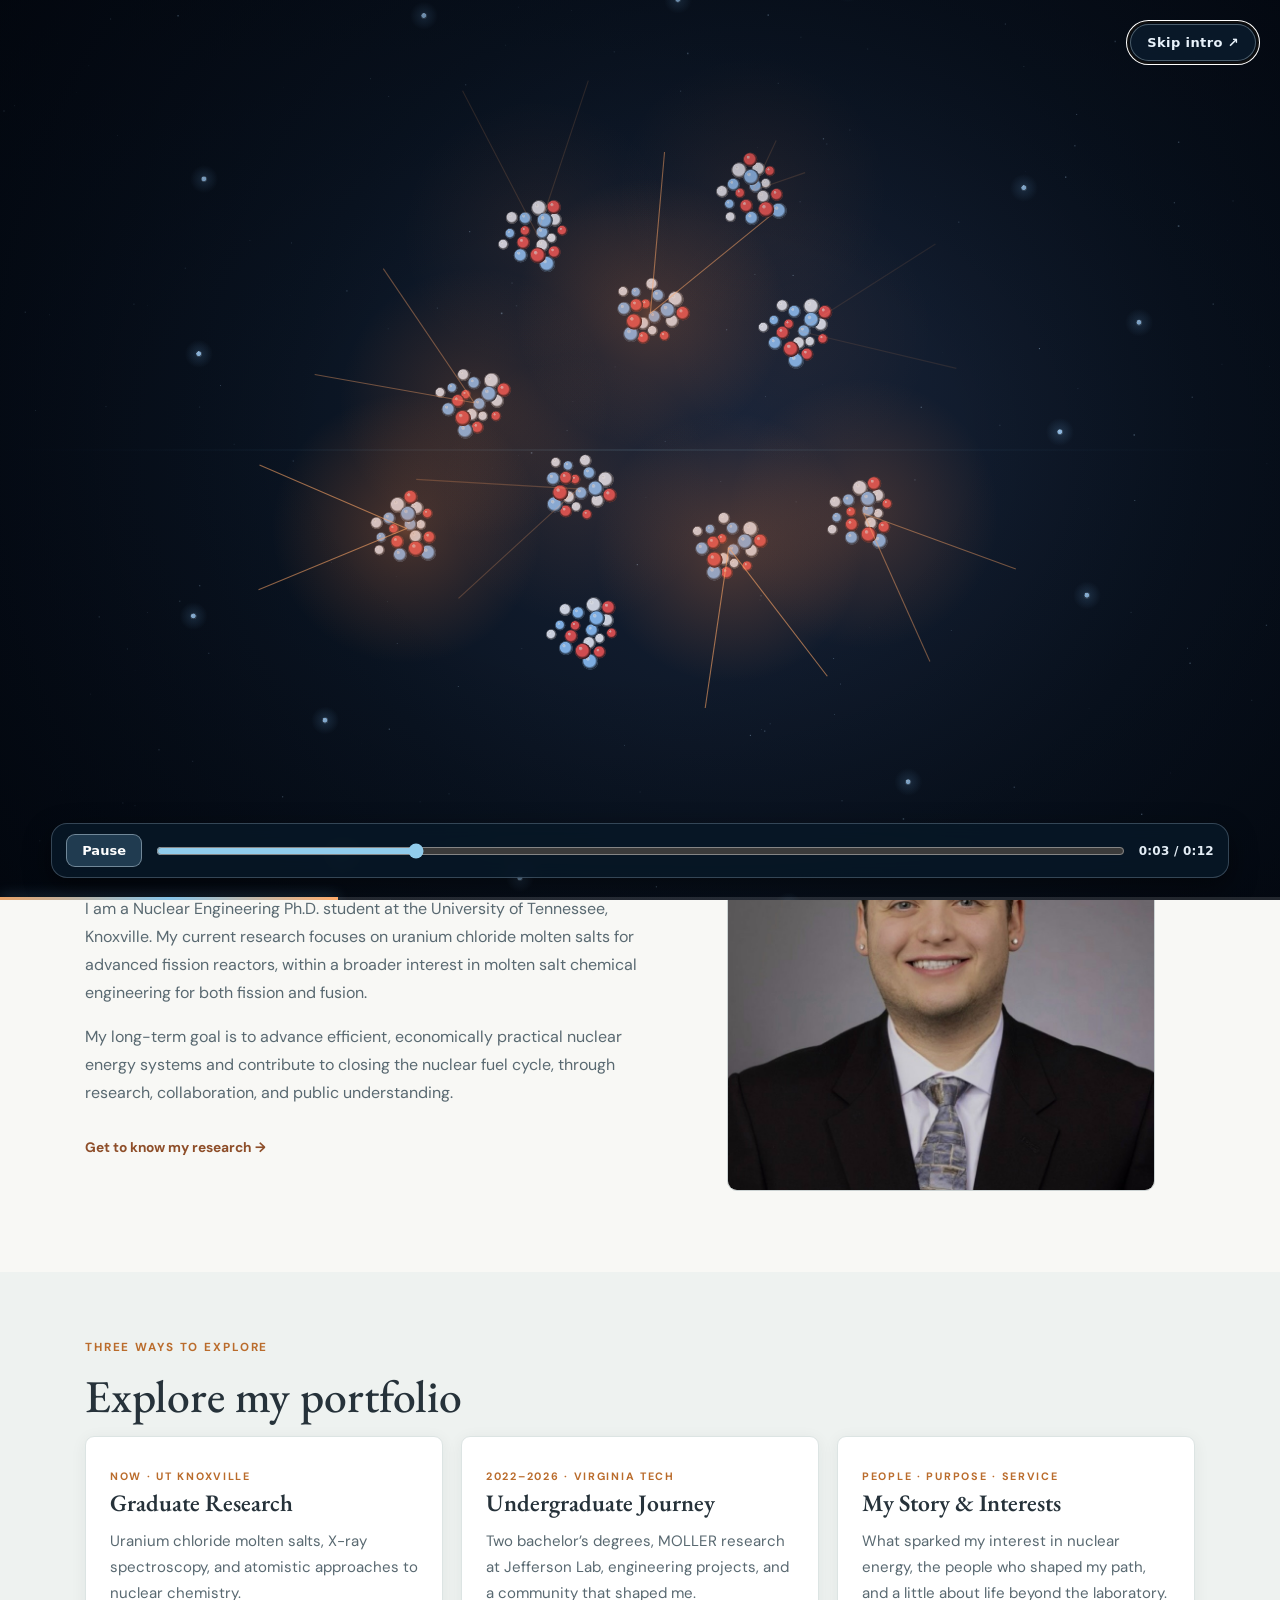
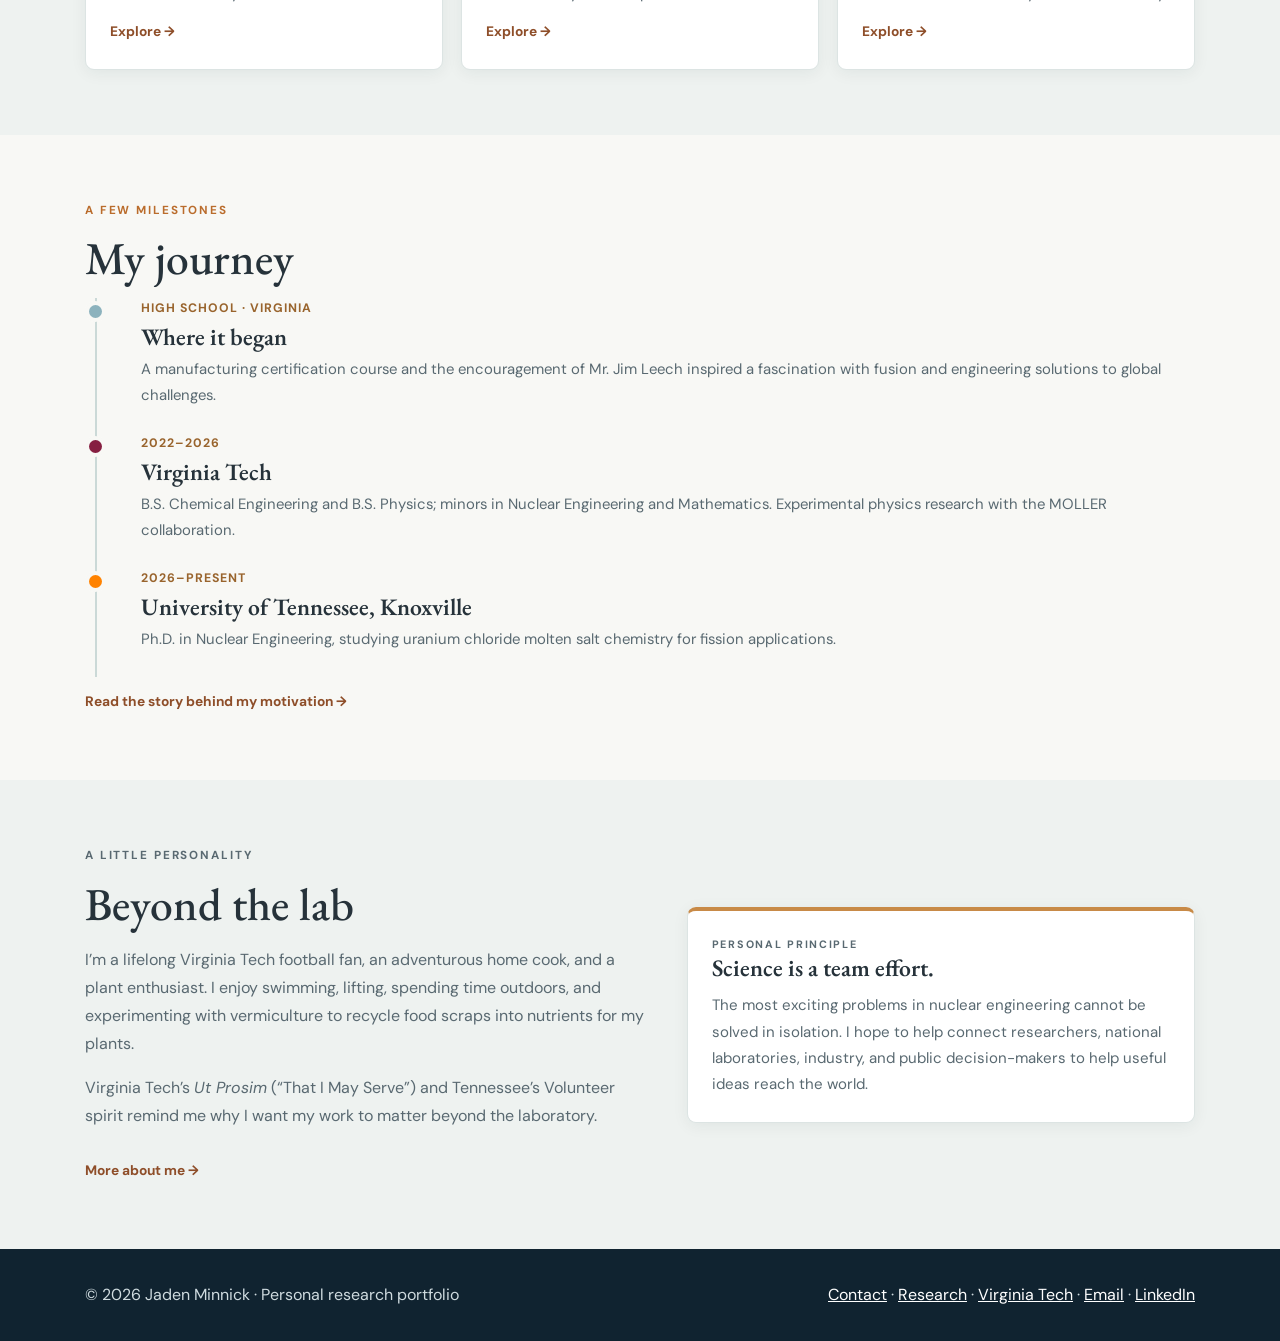
==== commit edc08792: "Add files via upload" ====
--- a/index.html
+++ b/index.html
@@ -1,6 +1,22 @@
 <!DOCTYPE html>
 
-<html lang="en"><head><meta charset="utf-8"/><meta content="width=device-width,initial-scale=1" name="viewport"/><meta content="Nuclear engineering Ph.D. student researching molten salts for fission and fusion, and inspired by science, service, and energy innovation." name="description"/><title>Home | Jaden Minnick</title><link href="assets/css/site.css" rel="stylesheet"/></head><body><div class="cinematic" id="cinematic-intro" role="dialog" aria-modal="true" aria-label="Animated nuclear energy introduction" hidden>
+<html lang="en"><head><meta charset="utf-8"/><meta content="width=device-width,initial-scale=1" name="viewport"/><meta content="Nuclear engineering Ph.D. student researching molten salts for fission and fusion, and inspired by science, service, and energy innovation." name="description"/><title>Home | Jaden Minnick</title><link href="assets/css/site-v18.css" rel="stylesheet"/><style id="cinematic-critical-css">
+/* Essential rendering fallback, independent of external stylesheet/cache state. */
+#cinematic-intro[hidden]{display:none!important}
+#cinematic-intro{position:fixed!important;inset:0!important;width:100vw!important;height:100dvh!important;z-index:2147483000!important;background:#040b14!important;overflow:hidden!important;opacity:1;transition:opacity .8s ease}
+#cinematic-intro.is-leaving{opacity:0!important;pointer-events:none!important}
+#cinematic-canvas{position:absolute!important;inset:0!important;display:block!important;width:100%!important;height:100%!important}
+#cinematic-intro .cinematic-vignette{position:absolute;inset:0;pointer-events:none;background:radial-gradient(ellipse at center,transparent 35%,rgba(1,4,10,.55) 100%)}
+#skip-cinematic{position:absolute!important;top:24px!important;right:24px!important;z-index:5!important;background:#0b1b2cdd!important;color:#e8f2fb!important;border:1px solid #b0c8d166!important;border-radius:999px!important;padding:10px 16px!important;cursor:pointer!important;font:600 13px system-ui,sans-serif!important}
+#cinematic-intro .cinematic-controls{position:absolute!important;left:clamp(14px,4vw,56px)!important;right:clamp(14px,4vw,56px)!important;bottom:22px!important;z-index:5!important;display:flex!important;align-items:center!important;gap:12px!important;padding:10px 14px!important;background:#071827dc!important;border:1px solid #b5cce044!important;border-radius:16px!important;color:#e6f0f7!important;box-shadow:0 10px 28px #0007!important;backdrop-filter:blur(9px)}
+#cinematic-play-pause{padding:8px 15px!important;border-radius:9px!important;border:1px solid #b8ccda88!important;background:#203b50!important;color:#fff!important;font:600 13px system-ui,sans-serif!important;cursor:pointer!important}
+#cinematic-scrubber{flex:1 1 auto!important;min-width:0!important;width:auto!important;accent-color:#91ccec!important;cursor:pointer!important}
+#cinematic-time{flex:0 0 auto!important;color:#e3edf5!important;font:600 12px system-ui,sans-serif!important;font-variant-numeric:tabular-nums}
+#cinematic-intro .cinematic-progress{position:absolute!important;bottom:0!important;left:0!important;width:100%!important;height:3px!important;background:#ffffff20!important;z-index:6!important}
+#cinematic-progress-fill{display:block!important;height:100%!important;width:0;background:linear-gradient(90deg,#e8a369,#86c5eb,#ffab6a)!important}
+.cinematic-active{overflow:hidden!important}
+@media(prefers-reduced-motion:reduce){#cinematic-intro{transition:none!important}}
+</style></head><body><div class="cinematic" id="cinematic-intro" role="dialog" aria-modal="true" aria-label="Animated nuclear energy introduction" hidden>
   <canvas id="cinematic-canvas" aria-hidden="true"></canvas>
   <div class="cinematic-vignette" aria-hidden="true"></div>
   <button id="skip-cinematic" class="cinematic-skip" type="button">Skip intro <span aria-hidden="true">↗</span></button>
@@ -11,4 +27,4 @@
     <span id="cinematic-time" class="cinematic-time" aria-live="off">0:00 / 0:12</span>
   </div>
   <div class="cinematic-progress" aria-hidden="true"><span id="cinematic-progress-fill"></span></div>
-</div><a class="skip" href="#main">Skip to main content</a><header class="site"><div class="shell"><a class="logo" href="index.html">Jaden Minnick <em>Research · Engineering · Service</em></a><nav aria-label="Main navigation" class="links"><a aria-current="page" href="index.html">Home</a><a href="graduate.html">Graduate</a><a href="undergraduate.html">Undergraduate</a><a href="about.html">About</a></nav></div></header><main id="main"><section class="hero hero--home hero--sim"><canvas aria-hidden="true" id="molecular-canvas"></canvas><div class="shell"><p class="eyebrow">Welcome to my portfolio</p><h1>Jaden Minnick</h1><p class="intro">Nuclear Engineering Ph.D. Student · University of Tennessee, Knoxville</p><blockquote class="quote"><p>“Nothing in life is to be feared, it is only to be understood. Now is the time to understand more, so that we may fear less.”</p><cite>Marie Curie</cite></blockquote><div class="hero-actions"><a class="button" href="graduate.html">Explore my research</a><a class="button outline" href="about.html">Meet me</a></div><div aria-label="Interactive molten salt illustration" class="sim-controls"><div class="sim-topline"><span class="sim-indicator"></span><span>ION MOTION STUDY</span><button id="replay-cinematic" class="sim-replay" type="button">Replay intro</button><button aria-pressed="false" id="sim-toggle" type="button">Pause</button></div><label for="temperature-slider">Temperature <strong id="temperature-value">900 K</strong></label><input aria-label="Temperature in kelvin" id="temperature-slider" max="1600" min="600" step="50" type="range" value="900"/><div class="sim-range"><span>600 K</span><span>1600 K</span></div><p class="sim-note">Illustrative visualization. Motion scales with √T, not simulation data.</p></div></div></section><section class="section"><div class="shell"><div class="chapter"><div><p class="eyebrow">At a glance</p><h2>Curiosity with a purpose.</h2><p>I am a Nuclear Engineering Ph.D. student at the University of Tennessee, Knoxville. My current research focuses on uranium chloride molten salts for advanced fission reactors, within a broader interest in molten salt chemical engineering for both fission and fusion.</p><p>My long-term goal is to advance efficient, economically practical nuclear energy systems and contribute to closing the nuclear fuel cycle, through research, collaboration, and public understanding.</p><a class="more" href="graduate.html">Get to know my research →</a></div><figure class="feature-img"><img alt="Professional portrait of Jaden Minnick" src="images/prof-picture.jpeg"/></figure></div></div></section><section class="section alt"><div class="shell"><div class="eyebrow">Three ways to explore</div><h2>Explore my portfolio</h2><div class="grid"><article class="panel"><span class="eyebrow">Now · UT Knoxville</span><h3>Graduate Research</h3><p>Uranium chloride molten salts, X-ray spectroscopy, and atomistic approaches to nuclear chemistry.</p><a class="more" href="graduate.html">Explore →</a></article><article class="panel"><span class="eyebrow">2022–2026 · Virginia Tech</span><h3>Undergraduate Journey</h3><p>Two bachelor’s degrees, MOLLER research at Jefferson Lab, engineering projects, and a community that shaped me.</p><a class="more" href="undergraduate.html">Explore →</a></article><article class="panel"><span class="eyebrow">People · Purpose · Service</span><h3>My Story &amp; Interests</h3><p>What sparked my interest in nuclear energy, the people who shaped my path, and a little about life beyond the laboratory.</p><a class="more" href="about.html">Explore →</a></article></div></div></section><section class="section"><div class="shell"><div class="eyebrow">A few milestones</div><h2>My journey</h2><div class="timeline"><article><time>High school · Virginia</time><h3>Where it began</h3><p>A manufacturing certification course and the encouragement of Mr. Jim Leech inspired a fascination with fusion and engineering solutions to global challenges.</p></article><article style="--dot:#861f41"><time>2022–2026</time><h3>Virginia Tech</h3><p>B.S. Chemical Engineering and B.S. Physics; minors in Nuclear Engineering and Mathematics. Experimental physics research with the MOLLER collaboration.</p></article><article style="--dot:#ff8200"><time>2026–Present</time><h3>University of Tennessee, Knoxville</h3><p>Ph.D. in Nuclear Engineering, studying uranium chloride molten salt chemistry for fission applications.</p></article></div><a class="more" href="about.html">Read the story behind my motivation →</a></div></section><section class="section alt"><div class="shell"><div class="chapter"><div><p class="eyebrow">A little personality</p><h2>Beyond the lab</h2><p>I’m a lifelong Virginia Tech football fan, an adventurous home cook, and a plant enthusiast. I enjoy swimming, lifting, spending time outdoors, and experimenting with vermiculture to recycle food scraps into nutrients for my plants.</p><p>Virginia Tech’s <em>Ut Prosim</em> (“That I May Serve”) and Tennessee’s Volunteer spirit remind me why I want my work to matter beyond the laboratory.</p><a class="more" href="about.html#outside">More about me →</a></div><div class="panel strong"><p class="eyebrow">Personal principle</p><h3>Science is a team effort.</h3><p>The most exciting problems in nuclear engineering cannot be solved in isolation. I hope to help connect researchers, national laboratories, industry, and public decision-makers to help useful ideas reach the world.</p></div></div></div></section></main><footer class="footer"><div class="shell"><p>© <span data-year="">2026</span> Jaden Minnick · Personal research portfolio</p><p><a href="about.html#contact">Contact</a> · <a href="graduate.html">Research</a> · <a href="undergraduate.html">Virginia Tech</a> · <a href="mailto:minnick@vols.utk.edu">Email</a> · <a href="https://www.linkedin.com/in/jaden-minnick/" rel="noopener noreferrer" target="_blank">LinkedIn</a></p></div></footer><script src="assets/js/site.js"></script><script src="assets/js/cinematic.js"></script></body></html>+</div><a class="skip" href="#main">Skip to main content</a><header class="site"><div class="shell"><a class="logo" href="index.html">Jaden Minnick <em>Research · Engineering · Service</em></a><nav aria-label="Main navigation" class="links"><a aria-current="page" href="index.html">Home</a><a href="graduate.html">Graduate</a><a href="undergraduate.html">Undergraduate</a><a href="about.html">About</a></nav></div></header><main id="main"><section class="hero hero--home hero--sim"><canvas aria-hidden="true" id="molecular-canvas"></canvas><div class="shell"><p class="eyebrow">Welcome to my portfolio</p><h1>Jaden Minnick</h1><p class="intro">Nuclear Engineering Ph.D. Student · University of Tennessee, Knoxville</p><blockquote class="quote"><p>“Nothing in life is to be feared, it is only to be understood. Now is the time to understand more, so that we may fear less.”</p><cite>Marie Curie</cite></blockquote><div class="hero-actions"><a class="button" href="graduate.html">Explore my research</a><a class="button outline" href="about.html">Meet me</a></div><div aria-label="Interactive molten salt illustration" class="sim-controls"><div class="sim-topline"><span class="sim-indicator"></span><span>ION MOTION STUDY</span><button id="replay-cinematic" class="sim-replay" type="button">Replay intro</button><button aria-pressed="false" id="sim-toggle" type="button">Pause</button></div><label for="temperature-slider">Temperature <strong id="temperature-value">900 K</strong></label><input aria-label="Temperature in kelvin" id="temperature-slider" max="1600" min="600" step="50" type="range" value="900"/><div class="sim-range"><span>600 K</span><span>1600 K</span></div><p class="sim-note">Illustrative visualization. Motion scales with √T, not simulation data.</p></div></div></section><section class="section"><div class="shell"><div class="chapter"><div><p class="eyebrow">At a glance</p><h2>Curiosity with a purpose.</h2><p>I am a Nuclear Engineering Ph.D. student at the University of Tennessee, Knoxville. My current research focuses on uranium chloride molten salts for advanced fission reactors, within a broader interest in molten salt chemical engineering for both fission and fusion.</p><p>My long-term goal is to advance efficient, economically practical nuclear energy systems and contribute to closing the nuclear fuel cycle, through research, collaboration, and public understanding.</p><a class="more" href="graduate.html">Get to know my research →</a></div><figure class="feature-img"><img alt="Professional portrait of Jaden Minnick" src="images/prof-picture.jpeg"/></figure></div></div></section><section class="section alt"><div class="shell"><div class="eyebrow">Three ways to explore</div><h2>Explore my portfolio</h2><div class="grid"><article class="panel"><span class="eyebrow">Now · UT Knoxville</span><h3>Graduate Research</h3><p>Uranium chloride molten salts, X-ray spectroscopy, and atomistic approaches to nuclear chemistry.</p><a class="more" href="graduate.html">Explore →</a></article><article class="panel"><span class="eyebrow">2022–2026 · Virginia Tech</span><h3>Undergraduate Journey</h3><p>Two bachelor’s degrees, MOLLER research at Jefferson Lab, engineering projects, and a community that shaped me.</p><a class="more" href="undergraduate.html">Explore →</a></article><article class="panel"><span class="eyebrow">People · Purpose · Service</span><h3>My Story &amp; Interests</h3><p>What sparked my interest in nuclear energy, the people who shaped my path, and a little about life beyond the laboratory.</p><a class="more" href="about.html">Explore →</a></article></div></div></section><section class="section"><div class="shell"><div class="eyebrow">A few milestones</div><h2>My journey</h2><div class="timeline"><article><time>High school · Virginia</time><h3>Where it began</h3><p>A manufacturing certification course and the encouragement of Mr. Jim Leech inspired a fascination with fusion and engineering solutions to global challenges.</p></article><article style="--dot:#861f41"><time>2022–2026</time><h3>Virginia Tech</h3><p>B.S. Chemical Engineering and B.S. Physics; minors in Nuclear Engineering and Mathematics. Experimental physics research with the MOLLER collaboration.</p></article><article style="--dot:#ff8200"><time>2026–Present</time><h3>University of Tennessee, Knoxville</h3><p>Ph.D. in Nuclear Engineering, studying uranium chloride molten salt chemistry for fission applications.</p></article></div><a class="more" href="about.html">Read the story behind my motivation →</a></div></section><section class="section alt"><div class="shell"><div class="chapter"><div><p class="eyebrow">A little personality</p><h2>Beyond the lab</h2><p>I’m a lifelong Virginia Tech football fan, an adventurous home cook, and a plant enthusiast. I enjoy swimming, lifting, spending time outdoors, and experimenting with vermiculture to recycle food scraps into nutrients for my plants.</p><p>Virginia Tech’s <em>Ut Prosim</em> (“That I May Serve”) and Tennessee’s Volunteer spirit remind me why I want my work to matter beyond the laboratory.</p><a class="more" href="about.html#outside">More about me →</a></div><div class="panel strong"><p class="eyebrow">Personal principle</p><h3>Science is a team effort.</h3><p>The most exciting problems in nuclear engineering cannot be solved in isolation. I hope to help connect researchers, national laboratories, industry, and public decision-makers to help useful ideas reach the world.</p></div></div></div></section></main><footer class="footer"><div class="shell"><p>© <span data-year="">2026</span> Jaden Minnick · Personal research portfolio</p><p><a href="about.html#contact">Contact</a> · <a href="graduate.html">Research</a> · <a href="undergraduate.html">Virginia Tech</a> · <a href="mailto:minnick@vols.utk.edu">Email</a> · <a href="https://www.linkedin.com/in/jaden-minnick/" rel="noopener noreferrer" target="_blank">LinkedIn</a></p></div></footer><script src="assets/js/site-v18.js"></script><script src="assets/js/cinematic-v18.js"></script></body></html>
--- a/assets/css/site-v18.css
+++ b/assets/css/site-v18.css
@@ -0,0 +1,148 @@
+@import url('https://fonts.googleapis.com/css2?family=DM+Sans:wght@400;500;600;700&family=EB+Garamond:ital,wght@0,400;0,500;0,600;1,400;1,500&display=swap');
+:root{--text:#26323a;--muted:#596971;--cream:#f8f8f5;--line:#dce4e3;--accent:#d18e47;--nav:#0d2231;--max:1110px}*{box-sizing:border-box}html{scroll-behavior:smooth}body{margin:0;background:var(--cream);color:var(--text);font:400 16px/1.75 'DM Sans',sans-serif}img{max-width:100%}a{color:inherit}.shell{width:min(var(--max),calc(100% - 40px));margin:auto}.skip{position:absolute;left:-9000px}.skip:focus{left:12px;top:12px;padding:12px;background:#fff;z-index:500}header.site{position:sticky;top:0;z-index:100;background:#102330;box-shadow:0 2px 20px #0002}header.site .shell{display:flex;align-items:center;justify-content:space-between;gap:20px;min-height:72px}.logo{font:600 1.52rem 'EB Garamond',serif;text-decoration:none;color:#fff;white-space:nowrap}.logo em{font-style:normal;color:#c2d1d7;font-size:.85rem;margin-left:9px}.links{display:flex;align-items:center;gap:4px;flex-wrap:wrap}.links a{text-decoration:none;text-transform:uppercase;letter-spacing:.08em;color:#d2dce0;font-size:.73rem;font-weight:700;padding:12px 13px;border-radius:4px}.links a[aria-current],.links a:hover{background:#28404d;color:#fff}main{min-height:70vh}.hero{position:relative;isolation:isolate;min-height:435px;display:flex;align-items:center;color:#fff;background:#0c2534;overflow:hidden}.hero:before{content:"";position:absolute;inset:0;z-index:-2;background-position:center;background-size:cover}.hero:after{content:"";position:absolute;inset:0;z-index:-1;background:linear-gradient(90deg,rgba(8,20,29,.91) 0%,rgba(9,25,35,.85) 53%,rgba(6,23,31,.43) 100%)}.hero--home:before{background-image:url('../nuclear-orbits.svg')}.hero--graduate:before{background-color:#ff8200;background-image:conic-gradient(#ff8200 25%,#fff 0 50%,#ff8200 0 75%,#fff 0);background-size:132px 132px}.hero--graduate:after{background:linear-gradient(90deg,rgba(14,19,22,.94) 0%,rgba(17,20,22,.82) 50%,rgba(8,10,11,.64) 100%)}.hero--undergraduate:before{background-image:url('../../images/HokieStone.jpg')}.hero--undergraduate:after{background:linear-gradient(90deg,rgba(71,10,31,.94) 0%,rgba(76,18,38,.86) 58%,rgba(50,10,28,.52) 100%)}.hero--career:before{background-image:url('../nuclear-orbits.svg')}.hero--about:before{background-image:url('../../images/HokieStone.jpg')}.hero .shell{padding:74px 0 78px}.eyebrow{text-transform:uppercase;letter-spacing:.16em;color:#ba6c2c;font-size:.73rem;font-weight:700;margin:0 0 12px}.hero .eyebrow{color:#ffcf9e}.hero h1{font:500 clamp(3.1rem,6.6vw,5.3rem)/1.06 'EB Garamond',serif;max-width:850px;letter-spacing:-.025em;margin:0 0 17px}.hero .intro{font-size:1.1rem;max-width:720px;color:#e1e9ed;line-height:1.8;margin:0 0 20px}.hero .byline{font-size:.88rem;color:#d8e0e2}.hero--graduate .eyebrow{color:#ffc78e}.button{display:inline-block;text-decoration:none;background:#e1b37b;color:#102633;padding:11px 20px;border-radius:5px;font-weight:700;font-size:.85rem;transition:transform .2s}.button:hover{transform:translateY(-2px)}.button.outline{background:transparent;border:1px solid #c9d4d8;color:#fff}.hero-actions{display:flex;gap:12px;flex-wrap:wrap;margin-top:24px}.quote{margin:26px 0 0;max-width:780px;border-left:3px solid #e7b773;padding-left:19px}.quote p{font:italic 1.28rem/1.45 'EB Garamond',serif;color:#fff7ea;margin:0 0 8px}.quote cite{font-size:.83rem;color:#e9c9a8;font-style:normal}.section{padding:65px 0}.section.alt{background:#eef2f0}.section.tight{padding:44px 0}.section h2{font:500 clamp(2.05rem,4vw,2.85rem)/1.15 'EB Garamond',serif;margin:0 0 14px}.section h3{font:600 1.48rem/1.2 'EB Garamond',serif;margin:0 0 10px}.lead{max-width:810px;color:var(--muted);margin:0 0 25px}.text p{margin:0 0 17px}.grid{display:grid;grid-template-columns:repeat(3,minmax(0,1fr));gap:18px}.grid.two{grid-template-columns:repeat(2,minmax(0,1fr))}.panel{background:#fff;border:1px solid var(--line);border-radius:9px;padding:24px;box-shadow:0 3px 16px #152e3510}.panel p{margin:0;color:var(--muted);font-size:.94rem}.panel .eyebrow{font-size:.67rem}.panel strong{color:#26353a}.panel.strong{border-top:4px solid #c88a47}.chapter{display:grid;grid-template-columns:1.05fr .95fr;gap:40px;align-items:center}.chapter p{color:var(--muted)}.feature-img{border-radius:10px;overflow:hidden;border:1px solid #cbd2d2;background:#e2e6e3}.feature-img img{display:block;width:100%;height:auto;max-height:440px;object-fit:contain;object-position:center;background:#e7e9e8}.feature-img figcaption{background:#23363f;color:#fff;padding:11px 14px;font-size:.77rem}.timeline{border-left:2px solid #cbd9d7;padding-left:29px;margin-left:10px}.timeline article{position:relative;padding:0 0 25px 15px}.timeline article:before{content:"";position:absolute;left:-37px;top:7px;width:13px;height:13px;border-radius:50%;background:var(--dot,#8cb2bd);box-shadow:0 0 0 4px #f8f8f5}.timeline time{display:block;color:#99642d;font-size:.77rem;text-transform:uppercase;letter-spacing:.08em;font-weight:700}.timeline h3{margin:3px 0 5px}.timeline p{margin:0;color:var(--muted);font-size:.93rem}.more{display:inline-block;text-decoration:none;color:#8e4e29;font-weight:700;font-size:.86rem;margin-top:12px}.more:hover{text-decoration:underline}.photo-strip{display:grid;grid-template-columns:repeat(3,1fr);gap:16px}.photo-strip figure{margin:0;border-radius:8px;overflow:hidden;background:#dce4e4;border:1px solid #d4dedf}.photo-strip img{height:175px;width:100%;object-fit:cover;display:block}.photo-strip figcaption{font-size:.81rem;padding:11px 13px;background:white}.placeholder{height:175px;display:flex;align-items:center;justify-content:center;text-align:center;padding:20px;color:#617078;background:repeating-linear-gradient(135deg,#e8eeee 0,#e8eeee 18px,#e1e9e9 18px,#e1e9e9 36px);font-size:.8rem;letter-spacing:.05em}.research-list{display:grid;grid-template-columns:1fr;gap:15px}.research{background:#fff;border:1px solid var(--line);border-left:4px solid #db8f32;padding:24px 26px;border-radius:7px}.research h3{margin:0 0 7px}.research p{margin:0 0 12px;color:var(--muted)}.tag{display:inline-block;color:#9c5d29;text-transform:uppercase;font-size:.7rem;font-weight:700;letter-spacing:.1em;margin-bottom:8px}.chips{display:flex;gap:8px;flex-wrap:wrap;margin-top:12px}.chips span{font-size:.77rem;color:#445861;border-radius:30px;border:1px solid #cad8d8;padding:3px 10px}details{border-top:1px solid #dbe1e1;margin-top:15px}summary{cursor:pointer;font-size:.87rem;font-weight:700;padding:14px 1px;color:#35566a}details p{font-size:.91rem}details[open] summary{color:#a86030}.small{color:#667880;font-size:.83rem}.callout{border-left:4px solid #ff8200;background:#fff4e5;padding:18px 22px;border-radius:5px}.footer{background:#102330;padding:32px 0;color:#cfdbdf}.footer .shell{display:flex;justify-content:space-between;flex-wrap:wrap;gap:15px}.footer a{color:#fff}.footer p{margin:0}.section .right{text-align:right}.archive-link{background:#f6ede7;border:1px solid #e3d0cb;border-radius:9px;padding:25px}.archive-link .button{background:#861f41;color:#fff}.ut-bar{height:8px;background:conic-gradient(#ff8200 25%,#fff 0 50%,#ff8200 0 75%,#fff 0);background-size:26px 26px}.section.cta{background:#17303e;color:#fff}.section.cta p{color:#d5dfe2}.section.cta .more{color:#f6c593}.section.cta .button{background:#f4c28b}.mini-bio{font-size:1rem}.skip:focus-visible,a:focus-visible,summary:focus-visible{outline:2px solid #f5ac62;outline-offset:3px}.breadcrumbs{font-size:.8rem;color:#697981;margin:18px 0 0}.breadcrumbs a{color:#3c6877}.about-hobbies{columns:2;column-gap:45px}.about-hobbies p{break-inside:avoid}@media(max-width:800px){header.site .shell{padding:11px 0;align-items:start;flex-direction:column}.links{gap:0}.links a{padding:8px 9px;font-size:.68rem}.hero{min-height:390px}.hero .shell{padding:61px 0}.hero:after{background:linear-gradient(90deg,#0b1b25eb,#102d38b8)}.hero--graduate:after{background:#15191bd9}.grid,.grid.two,.chapter,.photo-strip{grid-template-columns:1fr}.section{padding:48px 0}.feature-img img{height:auto;max-height:440px}.about-hobbies{columns:1}}
+@media(prefers-reduced-motion:reduce){html{scroll-behavior:auto}.button{transition:none}}
+/* Keep the square portrait fully visible regardless of the desktop column width. */
+.chapter figure.feature-img:has(img[src*="prof-picture"]) img {aspect-ratio:1/1; width:100%;height:auto;max-height:none;object-fit:contain;}
+.moments-tbd{font:500 1.6rem/1.3 "EB Garamond",serif;color:#52666f;margin:18px 0 0;}
+.section a:not(.button):hover{text-decoration:underline;}
+
+/* Professional contact links on the About page. */
+.contact-details{display:flex;flex-direction:column;gap:12px;margin:20px 0 12px}
+.contact-link{display:flex;flex-direction:column;gap:0;padding:12px 14px;border:1px solid var(--line);border-radius:7px;background:#f7f9f8;text-decoration:none;color:#224756;overflow-wrap:anywhere}
+.contact-link:hover{background:#e9f0ed;text-decoration:underline}
+.contact-label{text-transform:uppercase;letter-spacing:.1em;font-size:.66rem;font-weight:700;color:#99642d}
+
+/* Signature interactive homepage illustration */
+.hero--sim{min-height:610px;background:#091825}
+.hero--sim:before{background-image:radial-gradient(circle at 72% 47%,#1c4152 0,#091825 55%,#070f19 100%)}
+.hero--sim:after{background:linear-gradient(90deg,#091825 0%,rgba(9,24,37,.96) 32%,rgba(9,24,37,.45) 67%,rgba(9,24,37,.15) 100%);pointer-events:none}
+.hero--sim>.shell{z-index:2;position:relative;pointer-events:none;padding-top:72px;padding-bottom:84px}
+.hero--sim>.shell .hero-actions,.hero--sim>.shell .sim-controls{pointer-events:auto}
+#molecular-canvas{display:block;position:absolute;inset:0;width:100%;height:100%;z-index:-1;touch-action:pan-y;cursor:grab}
+#molecular-canvas:active{cursor:grabbing}
+.hero--sim .quote{max-width:610px}.hero--sim .intro{max-width:620px}
+.sim-controls{position:absolute;right:0;bottom:28px;width:290px;padding:16px 18px;border-radius:9px;border:1px solid #ffffff29;background:#081621c9;backdrop-filter:blur(9px);box-shadow:0 10px 30px #0004;color:#ecf4fb;font-size:.78rem}
+.sim-topline{display:flex;align-items:center;gap:8px;letter-spacing:.09em;font-weight:700;font-size:.66rem;color:#bed4e0;margin-bottom:12px}
+.sim-indicator{height:7px;width:7px;background:#ffae68;border-radius:50%;box-shadow:0 0 10px #f98d4a}
+#sim-toggle{margin-left:auto;border:1px solid #ffffff47;background:transparent;color:#fff;font-size:.72rem;padding:5px 10px;border-radius:5px;cursor:pointer}
+.sim-controls label{display:flex;justify-content:space-between;color:#e4e9ee;font-size:.77rem;margin-bottom:8px}
+#temperature-value{color:#ffb873}
+#temperature-slider{width:100%;accent-color:#ffa65b;cursor:pointer}
+.sim-range{display:flex;justify-content:space-between;color:#a9bdc8;font-size:.68rem}
+.sim-note{color:#95abb8;font-size:.65rem;line-height:1.45;margin:9px 0 0}
+.project-photo{display:block;width:calc(100% + 48px);height:160px;object-fit:cover;margin:-24px -24px 18px;border-radius:8px 8px 0 0}
+.personal-photos{display:grid;grid-template-columns:repeat(2,1fr);gap:14px;margin-top:25px}.personal-photos figure{margin:0;border:1px solid var(--line);background:white;border-radius:9px;overflow:hidden}.personal-photos img{width:100%;height:235px;object-fit:cover;display:block}.personal-photos figcaption{padding:8px 13px;font-size:.75rem;color:var(--muted)}
+@media(max-width:800px){.hero--sim{min-height:720px}.hero--sim:after{background:linear-gradient(90deg,#091825ee 0%,#091825c8 65%,#09182562)}.hero--sim>.shell{padding-bottom:230px}.sim-controls{right:auto;left:0;bottom:30px;width:min(320px,100%)}#molecular-canvas{opacity:.67}.personal-photos img{height:170px}}
+@media(max-width:520px){.personal-photos{grid-template-columns:1fr}.sim-controls{width:min(300px,100%)}}
+@media(prefers-reduced-motion:reduce){#molecular-canvas{cursor:default}}
+
+/* V10.1: keep Canvas above hero background and below the text */
+.hero--sim #molecular-canvas{z-index:0;}
+.hero--sim:after{z-index:1;}
+.hero--sim>.shell{z-index:2;}
+
+/* V11: accessible opening sequence. Scoped to homepage only. */
+.startup[hidden]{display:none!important}
+.startup{position:fixed;inset:0;z-index:9999;background:#06111e;color:#ecf2f4;font-family:'DM Sans',sans-serif;overflow:auto;opacity:1;transition:opacity .58s ease,visibility .58s ease}
+.startup.is-leaving{opacity:0;visibility:hidden;pointer-events:none}
+.startup-noise{position:absolute;inset:0;pointer-events:none;background:radial-gradient(circle at 70% 26%,#24435667,transparent 47%),linear-gradient(115deg,transparent 0%,#ff9e5410 51%,transparent 80%)}
+.startup:before{content:'';position:absolute;inset:0;pointer-events:none;opacity:.11;background:linear-gradient(#ffffff11 1px,transparent 1px),linear-gradient(90deg,#ffffff11 1px,transparent 1px);background-size:43px 43px}
+.startup-inner{position:relative;min-height:100%;width:min(1060px,calc(100% - 48px));margin:auto;display:flex;flex-direction:column}
+.startup-top{display:flex;gap:13px;align-items:center;padding:30px 0;font-size:.7rem;letter-spacing:.19em;font-weight:700;color:#c3d1d8;border-bottom:1px solid #ffffff23}
+.startup-orb{width:10px;height:10px;border-radius:50%;background:#f5ab60;box-shadow:0 0 18px #f5ab6088}
+.startup-status{margin-left:auto;color:#8eafb9;white-space:nowrap}
+.startup-center{flex:1;min-height:510px;display:flex;flex-direction:column;justify-content:center;max-width:800px;padding:44px 0 65px}
+.startup-kicker{color:#f8b77f;font-size:.7rem;letter-spacing:.22em;font-weight:700}
+.startup h2{font:500 clamp(2.5rem,6vw,5rem)/1.1 'EB Garamond',Georgia,serif;letter-spacing:-.025em;margin:15px 0 36px}
+.startup-terminal{min-height:146px;font:400 clamp(.82rem,1.4vw,1rem)/1.8 ui-monospace,SFMono-Regular,Consolas,monospace;color:#b0c9d3}
+.startup-line{margin:0;opacity:0;transform:translateY(8px);transition:opacity .3s,transform .3s}
+.startup-line.visible{opacity:1;transform:none}
+.startup-success{color:#a7e1c6}
+.startup-success span{color:#82daa8}
+.startup-dots{color:#efa664}
+.startup-progress{height:3px;background:#344856;border-radius:999px;overflow:hidden;max-width:560px;margin:22px 0 26px}
+.startup-progress-fill{height:100%;width:0;background:linear-gradient(90deg,#87c6e6,#f1ae70);transition:width 2.15s linear}
+.startup-progress-fill.filling{width:100%}
+.startup-bottom{display:flex;align-items:center;justify-content:space-between;gap:18px;max-width:560px;font:600 .67rem/1.5 'DM Sans',sans-serif;letter-spacing:.11em;color:#8ca4b3}
+.startup-sep{margin:0 9px;color:#de985f}
+#skip-startup{background:transparent;border:1px solid #7794a36b;border-radius:5px;color:#f0dfd0;font:600 .76rem 'DM Sans',sans-serif;padding:11px 14px;cursor:pointer;white-space:nowrap}
+#skip-startup:hover,#skip-startup:focus-visible{border-color:#fac48d;background:#ffffff14}
+body.startup-active{overflow:hidden}
+.sim-topline .sim-replay{margin-left:auto;white-space:nowrap;border:0;background:transparent;color:#bbd2dc;text-decoration:underline;text-underline-offset:3px;font-size:.69rem;cursor:pointer}
+.sim-topline .sim-replay:hover{color:#fff}
+@media(max-width:550px){.startup-top{font-size:.59rem;letter-spacing:.09em}.startup-status{font-size:.55rem}.startup-center{min-height:420px}.startup h2{margin-bottom:24px}.startup-bottom{flex-wrap:wrap}.sim-topline .sim-replay{font-size:.64rem}}
+@media(prefers-reduced-motion:reduce){.startup,.startup-line,.startup-progress-fill{transition:none!important}}
+
+/* V12: cinematic fission to fusion to molten-salt introduction */
+.cinematic[hidden] { display:none!important; }
+.cinematic { position:fixed;inset:0;z-index:10000;background:#040b14;overflow:hidden;opacity:1;transition:opacity .82s ease; }
+.cinematic.is-leaving { opacity:0;pointer-events:none; }
+#cinematic-canvas { display:block;width:100%;height:100%; }
+.cinematic-vignette {position:absolute;inset:0;pointer-events:none;background:radial-gradient(ellipse at center,transparent 35%,rgba(1,4,10,.55) 100%);}
+.cinematic-skip {position:absolute;top:clamp(16px,4vh,38px);right:clamp(16px,4vw,56px);z-index:2;background:rgba(5,18,31,.5);color:#e2eaf0;border:1px solid #c9dae448;border-radius:999px;padding:10px 17px;font:600 .75rem 'DM Sans',sans-serif;letter-spacing:.03em;cursor:pointer;backdrop-filter:blur(8px);}
+.cinematic-skip:hover,.cinematic-skip:focus-visible{background:rgba(36,64,80,.8);border-color:#d6e5ec;outline-offset:3px;}
+.cinematic-progress {position:absolute;bottom:0;left:0;width:100%;height:3px;background:rgba(255,255,255,.08);}
+.cinematic-progress span {display:block;height:100%;width:0;background:linear-gradient(90deg,#e8a369,#86c5eb,#ffab6a);box-shadow:0 0 14px #8fd5ff77;}
+body.cinematic-active{overflow:hidden}
+@media(prefers-reduced-motion:reduce){.cinematic{transition:none}}
+
+/* V13: slower, richer cinematic transition */
+.cinematic{transition:opacity 1.02s ease;}
+@media (prefers-reduced-motion:reduce){.cinematic{transition:none;}}
+
+/* V14: Preserve complete undergraduate research images without cropping. */
+.project-photo {height:240px;object-fit:contain;object-position:center center;background:#fff;padding:0;border:0;box-shadow:none;}
+@media(max-width:800px){.project-photo{height:clamp(210px,52vw,300px);}}
+
+/* V14.2: Center all three undergraduate project images within the card content box.
+   Override the older edge-to-edge negative margin rule. */
+.section .panel > img.project-photo {
+  display:block;
+  width:100%;
+  max-width:100%;
+  height:240px;
+  margin:0 auto 20px;
+  padding:0;
+  border:0;
+  border-radius:0;
+  background:transparent;
+  object-fit:contain;
+  object-position:center center;
+  box-shadow:none;
+}
+@media(max-width:800px){.section .panel > img.project-photo{height:clamp(210px,52vw,300px);}}
+
+/* About page photo gallery: equal photo stages, centered images, aligned captions. */
+.personal-photos { align-items: start; }
+.personal-photos figure { display: flex; flex-direction: column; min-width: 0; }
+.personal-photos img,
+.personal-photos img[src$="ut-smokey.webp"] {
+  display: block;
+  width: 100%;
+  height: 340px;
+  max-height: none;
+  object-fit: contain;
+  object-position: center center;
+  background: #fff;
+}
+.personal-photos figcaption { margin-top: auto; }
+@media (max-width: 800px) {
+  .personal-photos img,
+  .personal-photos img[src$="ut-smokey.webp"] { height: clamp(250px, 55vw, 340px); }
+}
+@media (max-width: 520px) {
+  .personal-photos img,
+  .personal-photos img[src$="ut-smokey.webp"] { height: auto; max-height: 420px; }
+}
+
+
+/* V17: cinematic pause and timeline controls */
+.visually-hidden{position:absolute!important;width:1px!important;height:1px!important;padding:0!important;margin:-1px!important;overflow:hidden!important;clip:rect(0,0,0,0)!important;white-space:nowrap!important;border:0!important}
+.cinematic-controls{position:absolute;left:clamp(16px,4vw,56px);right:clamp(16px,4vw,56px);bottom:18px;z-index:2;display:flex;align-items:center;gap:12px;padding:10px 14px;border:1px solid #c9dae433;border-radius:999px;background:rgba(5,18,31,.58);backdrop-filter:blur(10px);box-shadow:0 10px 26px rgba(0,0,0,.25)}
+.cinematic-play-pause{flex:0 0 auto;background:rgba(255,255,255,.06);color:#e8eef3;border:1px solid #c9dae448;border-radius:999px;padding:8px 14px;font:600 .74rem 'DM Sans',sans-serif;cursor:pointer}
+.cinematic-play-pause:hover,.cinematic-play-pause:focus-visible{background:rgba(255,255,255,.12);border-color:#d6e5ec;outline-offset:3px}
+.cinematic-scrubber{flex:1 1 auto;min-width:0;accent-color:#9cd1f0;cursor:pointer}
+.cinematic-time{flex:0 0 auto;color:#d8e6ef;font:600 .72rem 'DM Sans',sans-serif;letter-spacing:.02em;min-width:68px;text-align:right}
+.cinematic-progress{bottom:0}
+@media(max-width:700px){.cinematic-controls{left:14px;right:14px;bottom:12px;padding:10px 12px;gap:10px;border-radius:16px}.cinematic-time{min-width:auto;font-size:.68rem}.cinematic-play-pause{padding:7px 12px}.cinematic-skip{top:14px;right:14px}}
+@media(max-width:520px){.cinematic-controls{display:grid;grid-template-columns:auto 1fr auto;align-items:center}.cinematic-play-pause{grid-column:1}.cinematic-scrubber{grid-column:2}.cinematic-time{grid-column:3}}
